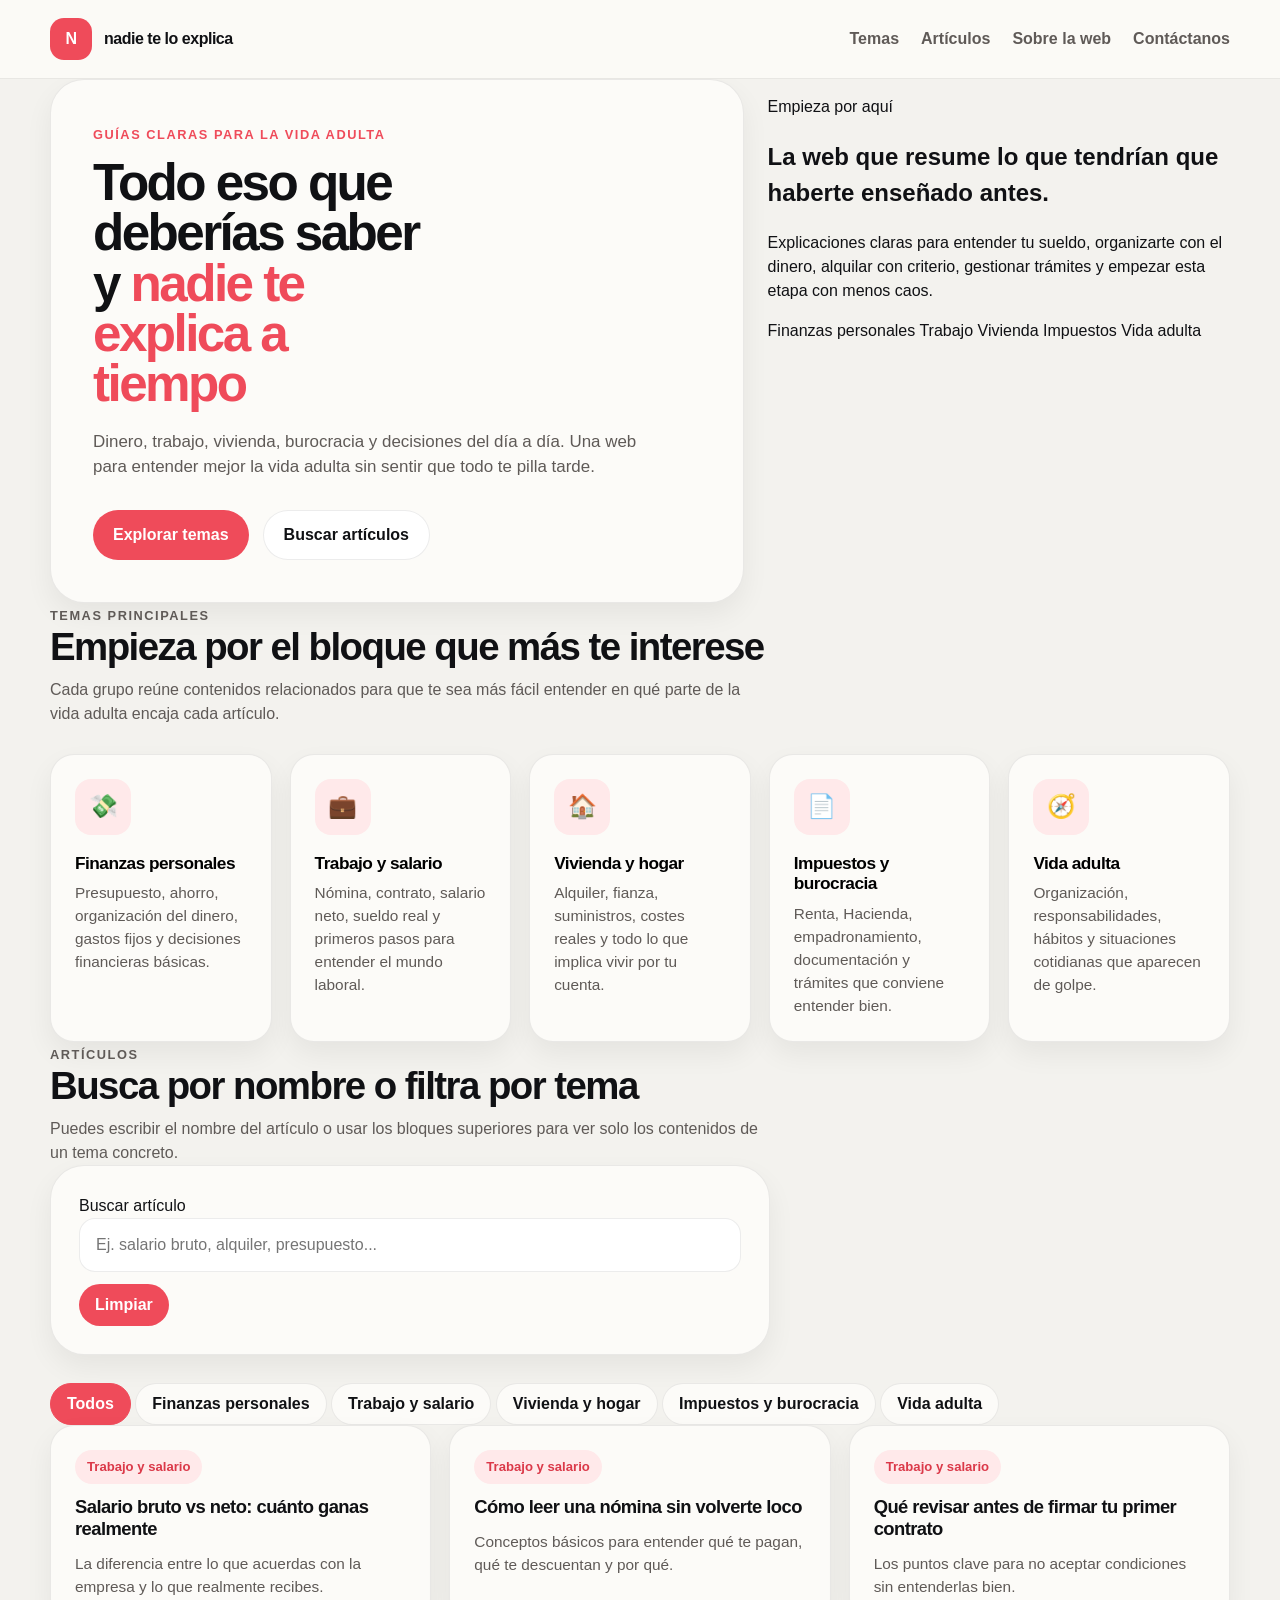
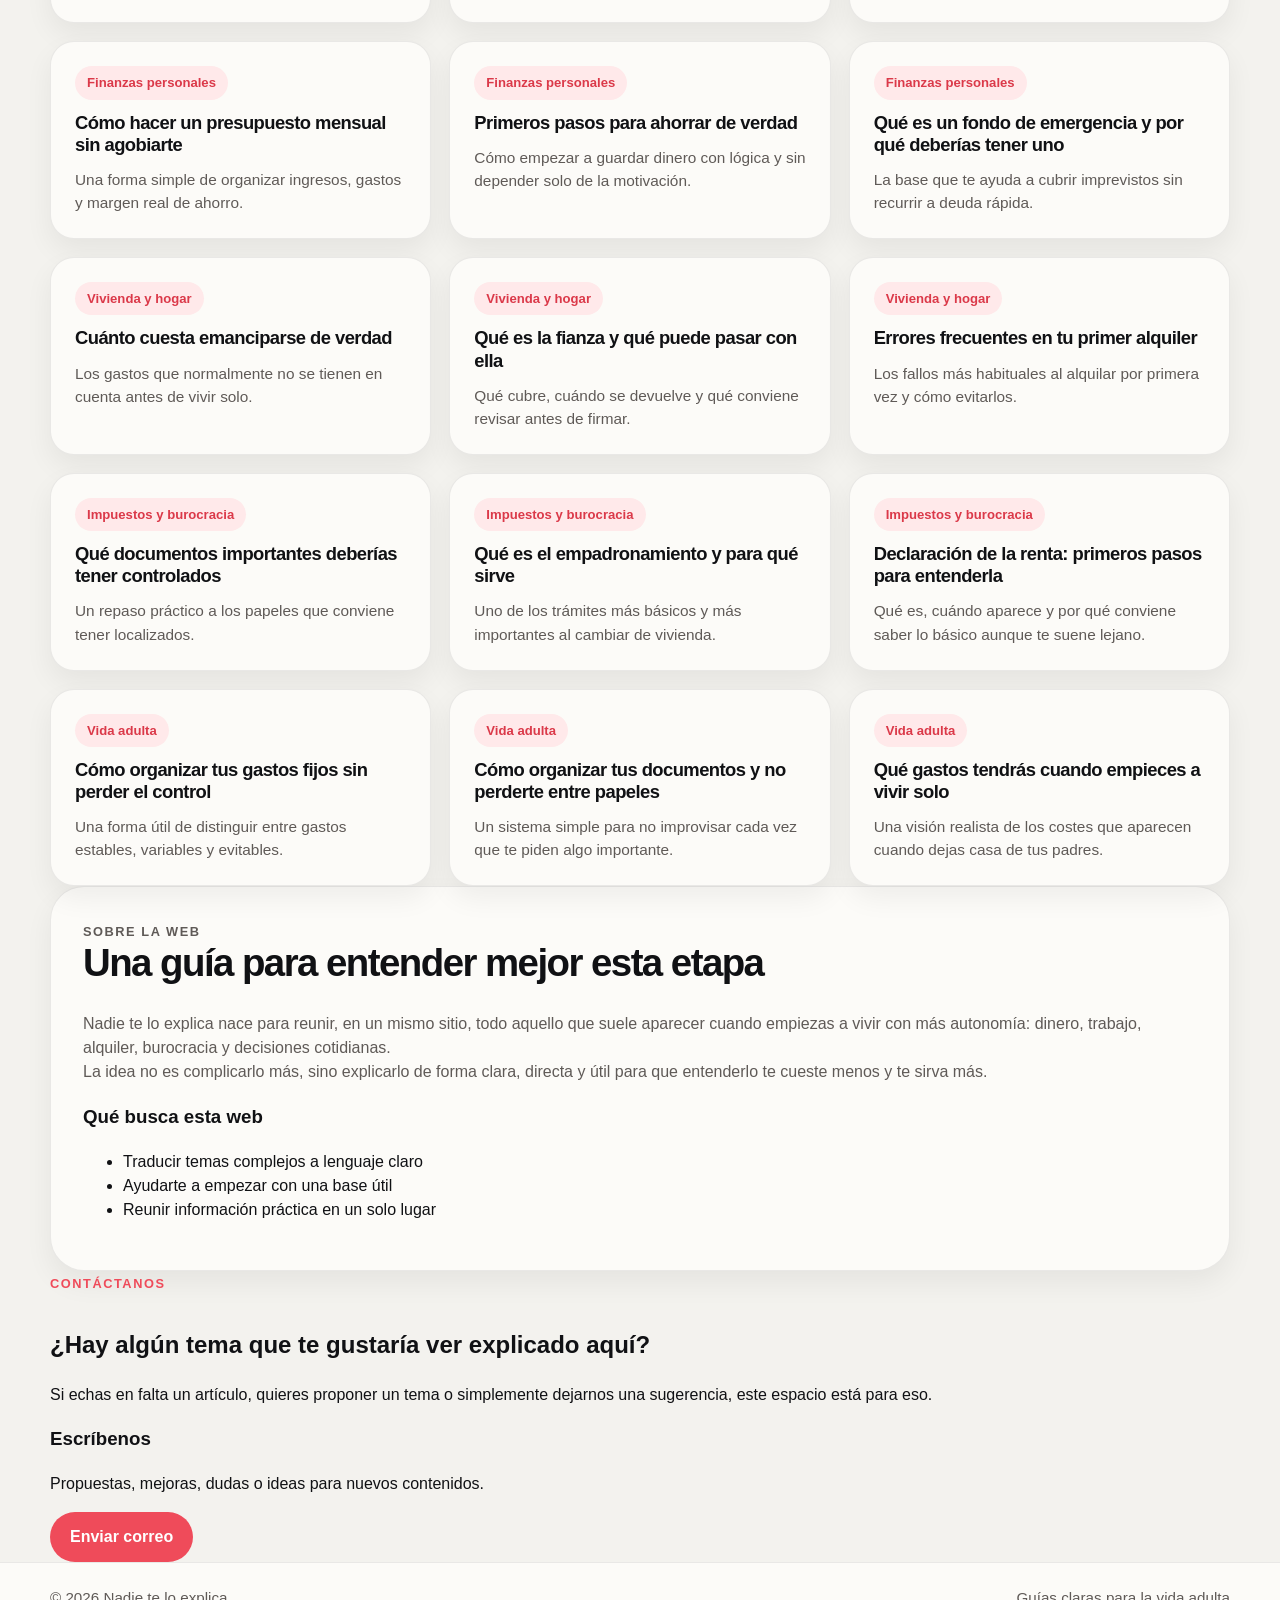
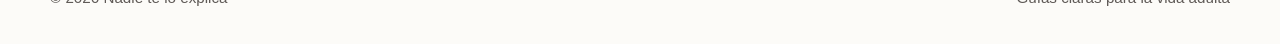
==== index.html @ 9b4dbd2d "Update index.html" ====
<!DOCTYPE html>
<html lang="es">
<head>
  <meta charset="UTF-8" />
  <meta name="viewport" content="width=device-width, initial-scale=1.0" />
  <title>Nadie te lo explica</title>
  <meta
    name="description"
    content="Guías claras sobre finanzas, trabajo, vivienda, impuestos y vida adulta en España para jóvenes adultos."
  />
  <link rel="stylesheet" href="style.css" />
</head>
<body>
  <header class="site-header">
    <div class="container header-inner">
      <a href="index.html" class="brand" aria-label="Inicio">
        <span class="brand-mark">N</span>
        <span class="brand-text">nadie te lo explica</span>
      </a>

      <nav class="main-nav" aria-label="Navegación principal">
        <a href="#temas">Temas</a>
        <a href="#articulos">Artículos</a>
        <a href="#sobre">Sobre la web</a>
        <a href="#contacto">Contáctanos</a>
      </nav>
    </div>
  </header>

  <main>
    <!-- HERO -->
    <section class="hero-section">
      <div class="container hero-grid">
        <div class="hero-copy">
          <p class="eyebrow">GUÍAS CLARAS PARA LA VIDA ADULTA</p>
          <h1>
            Todo eso que deberías saber y
            <span>nadie te explica a tiempo</span>
          </h1>
          <p class="hero-text">
            Dinero, trabajo, vivienda, burocracia y decisiones del día a día.
            Una web para entender mejor la vida adulta sin sentir que todo te pilla tarde.
          </p>

          <div class="hero-actions">
            <a href="#temas" class="btn btn-primary">Explorar temas</a>
            <a href="#articulos" class="btn btn-secondary">Buscar artículos</a>
          </div>
        </div>

        <aside class="hero-card">
          <p class="hero-card-label">Empieza por aquí</p>
          <h2>La web que resume lo que tendrían que haberte enseñado antes.</h2>
          <p>
            Explicaciones claras para entender tu sueldo, organizarte con el dinero,
            alquilar con criterio, gestionar trámites y empezar esta etapa con menos caos.
          </p>

          <div class="hero-tags">
            <span>Finanzas personales</span>
            <span>Trabajo</span>
            <span>Vivienda</span>
            <span>Impuestos</span>
            <span>Vida adulta</span>
          </div>
        </aside>
      </div>
    </section>

    <!-- TEMAS -->
    <section class="content-section section-topics" id="temas">
      <div class="container">
        <div class="section-heading">
          <p class="section-kicker">TEMAS PRINCIPALES</p>
          <h2>Empieza por el bloque que más te interese</h2>
          <p>
            Cada grupo reúne contenidos relacionados para que te sea más fácil entender
            en qué parte de la vida adulta encaja cada artículo.
          </p>
        </div>

        <div class="topics-grid">
          <button class="topic-box" type="button" data-topic="finanzas-personales">
            <div class="topic-icon">💸</div>
            <div class="topic-content">
              <h3>Finanzas personales</h3>
              <p>Presupuesto, ahorro, organización del dinero, gastos fijos y decisiones financieras básicas.</p>
            </div>
          </button>

          <button class="topic-box" type="button" data-topic="trabajo">
            <div class="topic-icon">💼</div>
            <div class="topic-content">
              <h3>Trabajo y salario</h3>
              <p>Nómina, contrato, salario neto, sueldo real y primeros pasos para entender el mundo laboral.</p>
            </div>
          </button>

          <button class="topic-box" type="button" data-topic="vivienda">
            <div class="topic-icon">🏠</div>
            <div class="topic-content">
              <h3>Vivienda y hogar</h3>
              <p>Alquiler, fianza, suministros, costes reales y todo lo que implica vivir por tu cuenta.</p>
            </div>
          </button>

          <button class="topic-box" type="button" data-topic="burocracia">
            <div class="topic-icon">📄</div>
            <div class="topic-content">
              <h3>Impuestos y burocracia</h3>
              <p>Renta, Hacienda, empadronamiento, documentación y trámites que conviene entender bien.</p>
            </div>
          </button>

          <button class="topic-box" type="button" data-topic="vida-adulta">
            <div class="topic-icon">🧭</div>
            <div class="topic-content">
              <h3>Vida adulta</h3>
              <p>Organización, responsabilidades, hábitos y situaciones cotidianas que aparecen de golpe.</p>
            </div>
          </button>
        </div>
      </div>
    </section>

    <!-- ARTÍCULOS -->
    <section class="content-section section-articles" id="articulos">
      <div class="container">
        <div class="section-heading articles-heading">
          <div class="articles-heading-text">
            <p class="section-kicker">ARTÍCULOS</p>
            <h2>Busca por nombre o filtra por tema</h2>
            <p>
              Puedes escribir el nombre del artículo o usar los bloques superiores para ver
              solo los contenidos de un tema concreto.
            </p>
          </div>

          <div class="search-card">
            <label for="articleSearch">Buscar artículo</label>
            <input
              type="text"
              id="articleSearch"
              placeholder="Ej. salario bruto, alquiler, presupuesto..."
            />
            <button type="button" id="clearSearch" class="clear-btn">Limpiar</button>
          </div>
        </div>

        <div class="filter-tags">
          <button class="filter-tag active" type="button" data-filter="all">Todos</button>
          <button class="filter-tag" type="button" data-filter="finanzas-personales">Finanzas personales</button>
          <button class="filter-tag" type="button" data-filter="trabajo">Trabajo y salario</button>
          <button class="filter-tag" type="button" data-filter="vivienda">Vivienda y hogar</button>
          <button class="filter-tag" type="button" data-filter="burocracia">Impuestos y burocracia</button>
          <button class="filter-tag" type="button" data-filter="vida-adulta">Vida adulta</button>
        </div>

        <div class="articles-grid" id="articlesGrid">
          <a class="article-card" href="articulos/salario-bruto-vs-neto.html" data-category="trabajo" data-title="Salario bruto vs neto cuánto ganas realmente">
            <span class="article-tag">Trabajo y salario</span>
            <h3>Salario bruto vs neto: cuánto ganas realmente</h3>
            <p>La diferencia entre lo que acuerdas con la empresa y lo que realmente recibes.</p>
          </a>

          <a class="article-card" href="articulos/como-leer-una-nomina.html" data-category="trabajo" data-title="Cómo leer una nómina sin volverte loco">
            <span class="article-tag">Trabajo y salario</span>
            <h3>Cómo leer una nómina sin volverte loco</h3>
            <p>Conceptos básicos para entender qué te pagan, qué te descuentan y por qué.</p>
          </a>

          <a class="article-card" href="articulos/primer-contrato-de-trabajo.html" data-category="trabajo" data-title="Qué revisar antes de firmar tu primer contrato">
            <span class="article-tag">Trabajo y salario</span>
            <h3>Qué revisar antes de firmar tu primer contrato</h3>
            <p>Los puntos clave para no aceptar condiciones sin entenderlas bien.</p>
          </a>

          <a class="article-card" href="articulos/como-hacer-un-presupuesto.html" data-category="finanzas-personales" data-title="Cómo hacer un presupuesto mensual sin agobiarte">
            <span class="article-tag">Finanzas personales</span>
            <h3>Cómo hacer un presupuesto mensual sin agobiarte</h3>
            <p>Una forma simple de organizar ingresos, gastos y margen real de ahorro.</p>
          </a>

          <a class="article-card" href="articulos/primeros-pasos-ahorrar.html" data-category="finanzas-personales" data-title="Primeros pasos para ahorrar de verdad">
            <span class="article-tag">Finanzas personales</span>
            <h3>Primeros pasos para ahorrar de verdad</h3>
            <p>Cómo empezar a guardar dinero con lógica y sin depender solo de la motivación.</p>
          </a>

          <a class="article-card" href="articulos/fondo-emergencia.html" data-category="finanzas-personales" data-title="Qué es un fondo de emergencia y por qué deberías tener uno">
            <span class="article-tag">Finanzas personales</span>
            <h3>Qué es un fondo de emergencia y por qué deberías tener uno</h3>
            <p>La base que te ayuda a cubrir imprevistos sin recurrir a deuda rápida.</p>
          </a>

          <a class="article-card" href="articulos/cuanto-cuesta-emanciparse.html" data-category="vivienda" data-title="Cuánto cuesta emanciparse de verdad">
            <span class="article-tag">Vivienda y hogar</span>
            <h3>Cuánto cuesta emanciparse de verdad</h3>
            <p>Los gastos que normalmente no se tienen en cuenta antes de vivir solo.</p>
          </a>

          <a class="article-card" href="articulos/que-es-la-fianza.html" data-category="vivienda" data-title="Qué es la fianza y qué puede pasar con ella">
            <span class="article-tag">Vivienda y hogar</span>
            <h3>Qué es la fianza y qué puede pasar con ella</h3>
            <p>Qué cubre, cuándo se devuelve y qué conviene revisar antes de firmar.</p>
          </a>

          <a class="article-card" href="articulos/errores-primer-alquiler.html" data-category="vivienda" data-title="Errores frecuentes en tu primer alquiler">
            <span class="article-tag">Vivienda y hogar</span>
            <h3>Errores frecuentes en tu primer alquiler</h3>
            <p>Los fallos más habituales al alquilar por primera vez y cómo evitarlos.</p>
          </a>

          <a class="article-card" href="articulos/documentos-importantes.html" data-category="burocracia" data-title="Qué documentos importantes deberías tener controlados">
            <span class="article-tag">Impuestos y burocracia</span>
            <h3>Qué documentos importantes deberías tener controlados</h3>
            <p>Un repaso práctico a los papeles que conviene tener localizados.</p>
          </a>

          <a class="article-card" href="articulos/empadronamiento.html" data-category="burocracia" data-title="Qué es el empadronamiento y para qué sirve">
            <span class="article-tag">Impuestos y burocracia</span>
            <h3>Qué es el empadronamiento y para qué sirve</h3>
            <p>Uno de los trámites más básicos y más importantes al cambiar de vivienda.</p>
          </a>

          <a class="article-card" href="articulos/declaracion-renta-primeros-pasos.html" data-category="burocracia" data-title="Declaración de la renta primeros pasos para entenderla">
            <span class="article-tag">Impuestos y burocracia</span>
            <h3>Declaración de la renta: primeros pasos para entenderla</h3>
            <p>Qué es, cuándo aparece y por qué conviene saber lo básico aunque te suene lejano.</p>
          </a>

          <a class="article-card" href="articulos/como-organizar-gastos-fijos.html" data-category="vida-adulta" data-title="Cómo organizar tus gastos fijos sin perder el control">
            <span class="article-tag">Vida adulta</span>
            <h3>Cómo organizar tus gastos fijos sin perder el control</h3>
            <p>Una forma útil de distinguir entre gastos estables, variables y evitables.</p>
          </a>

          <a class="article-card" href="articulos/como-organizar-documentos.html" data-category="vida-adulta" data-title="Cómo organizar tus documentos y no perderte entre papeles">
            <span class="article-tag">Vida adulta</span>
            <h3>Cómo organizar tus documentos y no perderte entre papeles</h3>
            <p>Un sistema simple para no improvisar cada vez que te piden algo importante.</p>
          </a>

          <a class="article-card" href="articulos/que-gastos-tendras-al-vivir-solo.html" data-category="vida-adulta" data-title="Qué gastos tendrás cuando empieces a vivir solo">
            <span class="article-tag">Vida adulta</span>
            <h3>Qué gastos tendrás cuando empieces a vivir solo</h3>
            <p>Una visión realista de los costes que aparecen cuando dejas casa de tus padres.</p>
          </a>
        </div>

        <p class="no-results" id="noResults">
          No se han encontrado artículos con esa búsqueda.
        </p>
      </div>
    </section>

    <!-- SOBRE -->
    <section class="content-section section-about" id="sobre">
      <div class="container">
        <div class="about-box">
          <div class="section-heading section-heading-left">
            <p class="section-kicker">SOBRE LA WEB</p>
            <h2>Una guía para entender mejor esta etapa</h2>
          </div>

          <div class="about-grid">
            <div>
              <p>
                Nadie te lo explica nace para reunir, en un mismo sitio, todo aquello que
                suele aparecer cuando empiezas a vivir con más autonomía:
                dinero, trabajo, alquiler, burocracia y decisiones cotidianas.
              </p>
              <p>
                La idea no es complicarlo más, sino explicarlo de forma clara, directa
                y útil para que entenderlo te cueste menos y te sirva más.
              </p>
            </div>

            <div class="about-highlight">
              <h3>Qué busca esta web</h3>
              <ul>
                <li>Traducir temas complejos a lenguaje claro</li>
                <li>Ayudarte a empezar con una base útil</li>
                <li>Reunir información práctica en un solo lugar</li>
              </ul>
            </div>
          </div>
        </div>
      </div>
    </section>

    <!-- CONTACTO -->
    <section class="content-section section-contact" id="contacto">
      <div class="container">
        <div class="contact-box">
          <div class="contact-copy">
            <p class="section-kicker">CONTÁCTANOS</p>
            <h2>¿Hay algún tema que te gustaría ver explicado aquí?</h2>
            <p>
              Si echas en falta un artículo, quieres proponer un tema o simplemente
              dejarnos una sugerencia, este espacio está para eso.
            </p>
          </div>

          <div class="contact-card">
            <h3>Escríbenos</h3>
            <p>Propuestas, mejoras, dudas o ideas para nuevos contenidos.</p>
            <a class="btn btn-primary" href="mailto:contacto@nadieteloexplica.com">Enviar correo</a>
          </div>
        </div>
      </div>
    </section>
  </main>

  <footer class="site-footer">
    <div class="container footer-inner">
      <p>© 2026 Nadie te lo explica</p>
      <p>Guías claras para la vida adulta</p>
    </div>
  </footer>

  <script src="index.js"></script>
</body>
</html>
---- style.css ----
:root {
  --bg: #f3f2ee;
  --surface: #fcfbf8;
  --surface-2: #ffffff;
  --text: #101114;
  --muted: #5f5a57;
  --border: rgba(16, 17, 20, 0.08);

  --red: #ef4b5a;
  --red-dark: #db3949;
  --red-soft: #ffe9ea;

  --dark-card: #121723;
  --white: #ffffff;

  --shadow: 0 20px 50px rgba(0, 0, 0, 0.08);
  --shadow-soft: 0 12px 28px rgba(0, 0, 0, 0.06);

  --radius-xl: 34px;
  --radius-lg: 24px;
  --radius-md: 18px;
  --radius-sm: 12px;

  --container: 1180px;
}

* {
  box-sizing: border-box;
}

html {
  scroll-behavior: smooth;
}

body {
  margin: 0;
  font-family: Inter, Arial, sans-serif;
  background: var(--bg);
  color: var(--text);
  line-height: 1.5;
}

a {
  text-decoration: none;
  color: inherit;
}

button,
input {
  font: inherit;
}

.container {
  width: min(100% - 32px, var(--container));
  margin: 0 auto;
}

/* HEADER */

.site-header {
  position: sticky;
  top: 0;
  z-index: 100;
  background: rgba(252, 251, 248, 0.88);
  backdrop-filter: blur(12px);
  border-bottom: 1px solid var(--border);
}

.header-inner {
  min-height: 78px;
  display: flex;
  align-items: center;
  justify-content: space-between;
  gap: 24px;
}

.brand {
  display: flex;
  align-items: center;
  gap: 12px;
  font-weight: 800;
  letter-spacing: -0.03em;
}

.brand-mark {
  width: 42px;
  height: 42px;
  border-radius: 14px;
  display: grid;
  place-items: center;
  background: var(--red);
  color: var(--white);
  font-weight: 800;
}

.brand-text {
  font-size: 1rem;
}

.main-nav {
  display: flex;
  align-items: center;
  gap: 22px;
}

.main-nav a {
  color: var(--muted);
  font-weight: 600;
  transition: 0.2s ease;
}

.main-nav a:hover {
  color: var(--text);
}

/* HERO */

.hero {
  padding: 64px 0 42px;
}

.hero-grid {
  display: grid;
  grid-template-columns: 1.2fr 0.8fr;
  gap: 24px;
  align-items: stretch;
}

.hero-copy,
.hero-panel {
  background: var(--surface);
  border: 1px solid var(--border);
  border-radius: var(--radius-xl);
  box-shadow: var(--shadow-soft);
}

.hero-copy {
  padding: 42px;
}

.eyebrow,
.section-kicker {
  display: inline-block;
  margin: 0 0 14px;
  color: var(--red);
  font-size: 0.8rem;
  font-weight: 800;
  letter-spacing: 0.12em;
  text-transform: uppercase;
}

.hero-copy h1 {
  margin: 0;
  font-size: clamp(2.2rem, 4vw, 4.2rem);
  line-height: 0.98;
  letter-spacing: -0.05em;
  max-width: 12ch;
}

.hero-copy h1 span {
  color: var(--red);
}

.hero-text {
  margin: 20px 0 0;
  max-width: 58ch;
  color: var(--muted);
  font-size: 1.06rem;
}

.hero-actions {
  display: flex;
  flex-wrap: wrap;
  gap: 14px;
  margin-top: 30px;
}

.btn {
  min-height: 50px;
  padding: 0 20px;
  border-radius: 999px;
  display: inline-flex;
  align-items: center;
  justify-content: center;
  font-weight: 700;
  transition: 0.2s ease;
}

.btn-primary {
  background: var(--red);
  color: var(--white);
}

.btn-primary:hover {
  background: var(--red-dark);
  transform: translateY(-1px);
}

.btn-secondary {
  border: 1px solid var(--border);
  background: var(--surface-2);
  color: var(--text);
}

.btn-secondary:hover {
  border-color: rgba(239, 75, 90, 0.3);
}

.hero-panel {
  padding: 32px;
  background: var(--dark-card);
  color: var(--white);
}

.hero-panel-kicker {
  margin: 0 0 18px;
  font-size: 0.82rem;
  text-transform: uppercase;
  letter-spacing: 0.12em;
  color: rgba(255, 255, 255, 0.72);
}

.hero-panel-list {
  display: grid;
  gap: 16px;
}

.hero-panel-item {
  padding: 16px 18px;
  background: rgba(255, 255, 255, 0.06);
  border-radius: 18px;
}

.hero-panel-item strong {
  display: block;
  margin-bottom: 4px;
}

.hero-panel-item span {
  color: rgba(255, 255, 255, 0.8);
  font-size: 0.95rem;
}

/* SECTION HEADINGS */

.section-heading {
  margin-bottom: 28px;
  max-width: 720px;
}

.section-heading h2,
.articles-title-card h2,
.about-box h2 {
  margin: 0 0 10px;
  font-size: clamp(1.8rem, 3vw, 2.7rem);
  line-height: 1.06;
  letter-spacing: -0.04em;
}

.section-heading p,
.articles-title-card p,
.about-box p {
  margin: 0;
  color: var(--muted);
}

/* TOPICS */

.topics-section {
  padding: 28px 0 36px;
}

.topics-grid {
  display: grid;
  grid-template-columns: repeat(5, 1fr);
  gap: 18px;
}

.topic-box {
  border: 1px solid var(--border);
  background: var(--surface);
  border-radius: var(--radius-lg);
  box-shadow: var(--shadow-soft);
  padding: 24px;
  text-align: left;
  cursor: pointer;
  display: flex;
  flex-direction: column;
  gap: 18px;
  min-height: 210px;
  transition: 0.22s ease;
}

.topic-box:hover {
  transform: translateY(-4px);
  border-color: rgba(239, 75, 90, 0.25);
}

.topic-icon {
  width: 56px;
  height: 56px;
  border-radius: 16px;
  display: grid;
  place-items: center;
  background: var(--red-soft);
  font-size: 1.45rem;
}

.topic-content h3 {
  margin: 0 0 8px;
  font-size: 1.08rem;
  line-height: 1.2;
  letter-spacing: -0.03em;
}

.topic-content p {
  margin: 0;
  color: var(--muted);
  font-size: 0.96rem;
}

/* ARTICLES */

.articles-section {
  padding: 32px 0 56px;
}

.articles-top {
  display: grid;
  grid-template-columns: 1fr 0.8fr;
  gap: 22px;
  margin-bottom: 22px;
}

.articles-title-card,
.search-card {
  background: var(--surface);
  border: 1px solid var(--border);
  border-radius: var(--radius-xl);
  box-shadow: var(--shadow-soft);
  padding: 28px;
}

.search-card {
  display: flex;
  flex-direction: column;
  justify-content: center;
}

.search-label {
  font-weight: 700;
  margin-bottom: 10px;
}

.search-card input {
  width: 100%;
  min-height: 54px;
  border: 1px solid var(--border);
  border-radius: 16px;
  padding: 0 16px;
  background: var(--surface-2);
  outline: none;
}

.search-card input:focus {
  border-color: rgba(239, 75, 90, 0.45);
  box-shadow: 0 0 0 4px rgba(239, 75, 90, 0.08);
}

.clear-btn {
  margin-top: 12px;
  align-self: flex-start;
  min-height: 42px;
  padding: 0 16px;
  border: none;
  border-radius: 999px;
  background: var(--red);
  color: var(--white);
  font-weight: 700;
  cursor: pointer;
  transition: 0.2s ease;
}

.clear-btn:hover {
  background: var(--red-dark);
}

.filters-row {
  display: flex;
  flex-wrap: wrap;
  gap: 10px;
  margin-bottom: 24px;
}

.filter-tag {
  min-height: 42px;
  padding: 0 16px;
  border-radius: 999px;
  border: 1px solid var(--border);
  background: var(--surface);
  color: var(--text);
  font-weight: 700;
  cursor: pointer;
  transition: 0.2s ease;
}

.filter-tag:hover {
  border-color: rgba(239, 75, 90, 0.3);
}

.filter-tag.active {
  background: var(--red);
  color: var(--white);
  border-color: var(--red);
}

.articles-grid {
  display: grid;
  grid-template-columns: repeat(3, 1fr);
  gap: 18px;
}

.article-card {
  background: var(--surface);
  border: 1px solid var(--border);
  border-radius: var(--radius-lg);
  box-shadow: var(--shadow-soft);
  padding: 24px;
  display: flex;
  flex-direction: column;
  gap: 12px;
  transition: 0.22s ease;
}

.article-card:hover {
  transform: translateY(-4px);
  border-color: rgba(239, 75, 90, 0.25);
}

.article-tag {
  display: inline-flex;
  align-self: flex-start;
  padding: 7px 12px;
  border-radius: 999px;
  background: var(--red-soft);
  color: var(--red-dark);
  font-size: 0.82rem;
  font-weight: 800;
}

.article-card h3 {
  margin: 0;
  font-size: 1.15rem;
  line-height: 1.2;
  letter-spacing: -0.03em;
}

.article-card p {
  margin: 0;
  color: var(--muted);
  font-size: 0.96rem;
}

.no-results {
  display: none;
  margin-top: 22px;
  padding: 18px 20px;
  border-radius: 16px;
  background: var(--surface);
  border: 1px solid var(--border);
  color: var(--muted);
}

/* ABOUT */

.about-section {
  padding: 0 0 80px;
}

.about-box {
  background: var(--surface);
  border: 1px solid var(--border);
  border-radius: var(--radius-xl);
  box-shadow: var(--shadow-soft);
  padding: 32px;
}

/* FOOTER */

.site-footer {
  padding: 24px 0 34px;
  border-top: 1px solid var(--border);
  background: var(--surface);
}

.footer-inner {
  display: flex;
  align-items: center;
  justify-content: space-between;
  gap: 16px;
}

.footer-inner p {
  margin: 0;
  color: var(--muted);
  font-size: 0.95rem;
}

/* RESPONSIVE */

@media (max-width: 1100px) {
  .topics-grid {
    grid-template-columns: repeat(3, 1fr);
  }

  .articles-grid {
    grid-template-columns: repeat(2, 1fr);
  }

  .hero-grid,
  .articles-top {
    grid-template-columns: 1fr;
  }
}

@media (max-width: 720px) {
  .main-nav {
    display: none;
  }

  .hero {
    padding-top: 38px;
  }

  .hero-copy,
  .hero-panel,
  .articles-title-card,
  .search-card,
  .about-box {
    padding: 22px;
    border-radius: 24px;
  }

  .topics-grid,
  .articles-grid {
    grid-template-columns: 1fr;
  }

  .topic-box {
    min-height: auto;
  }

  .footer-inner {
    flex-direction: column;
    align-items: flex-start;
  }
}
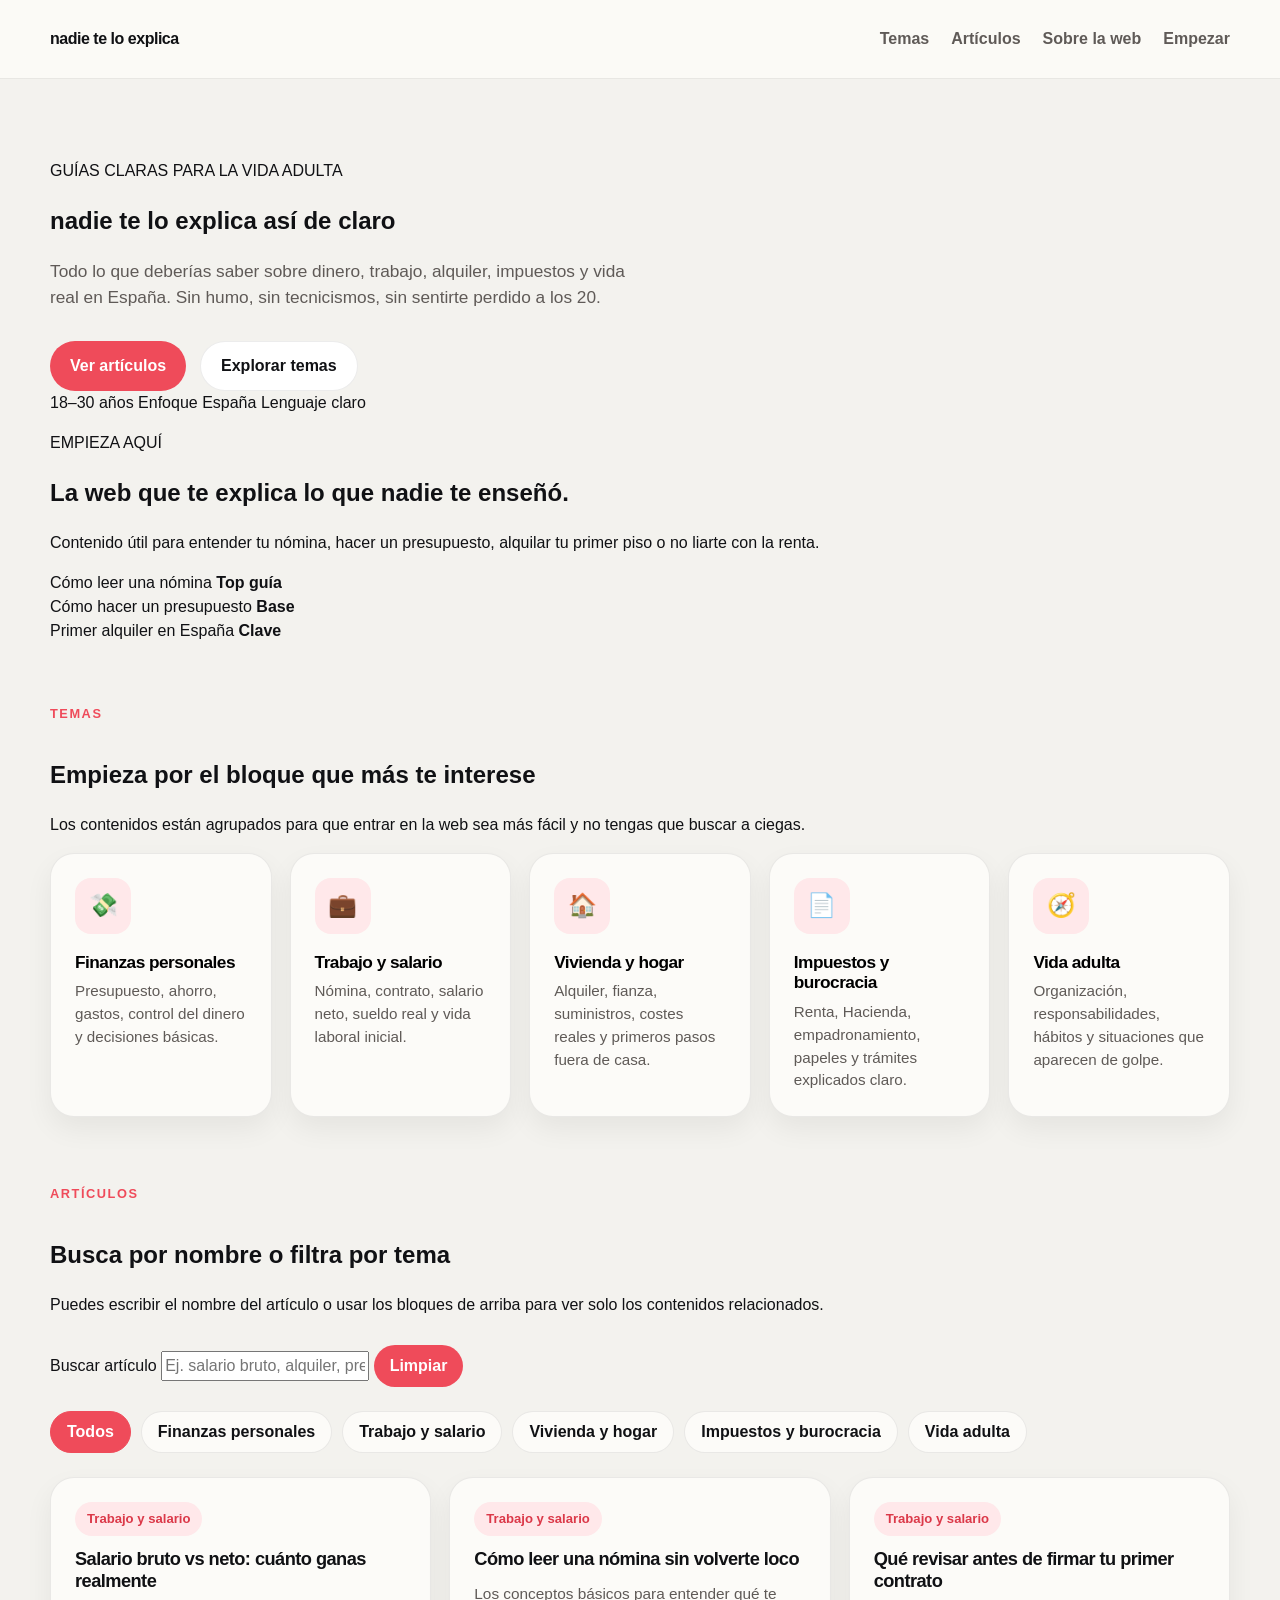
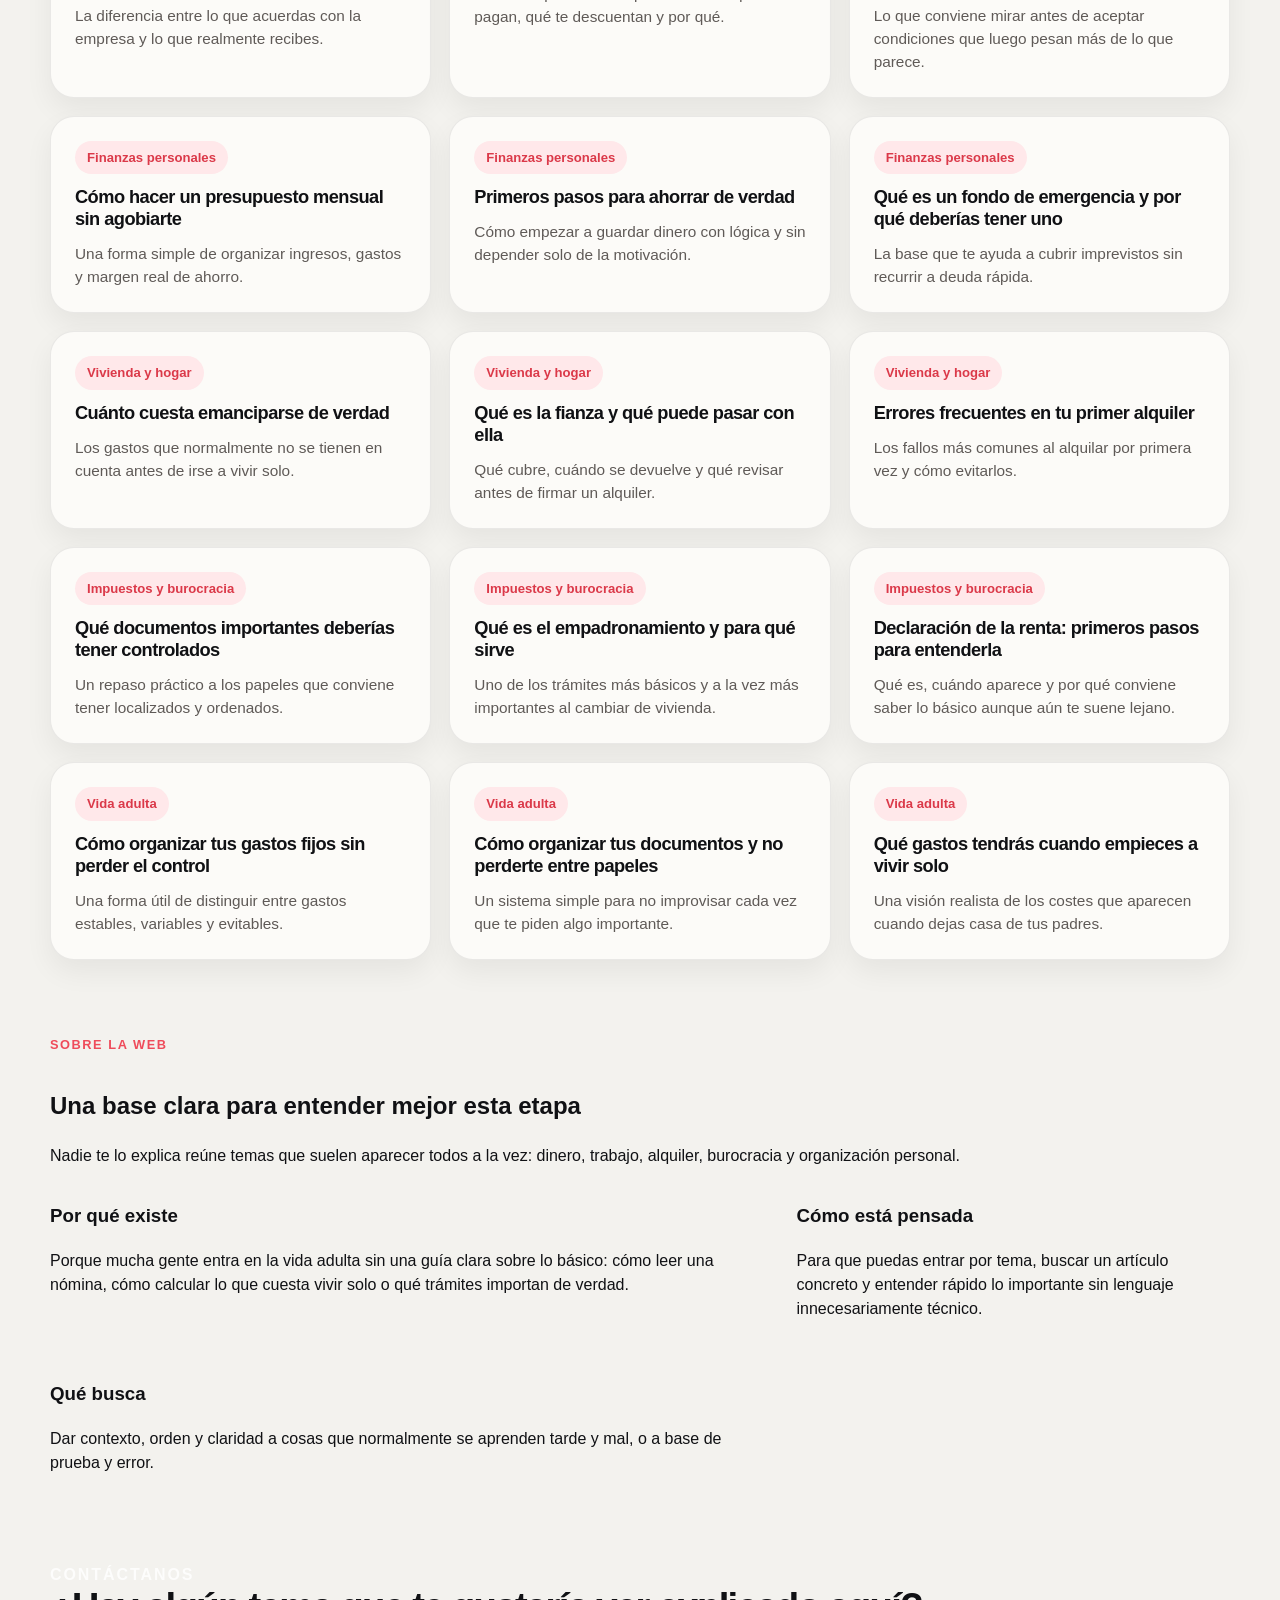
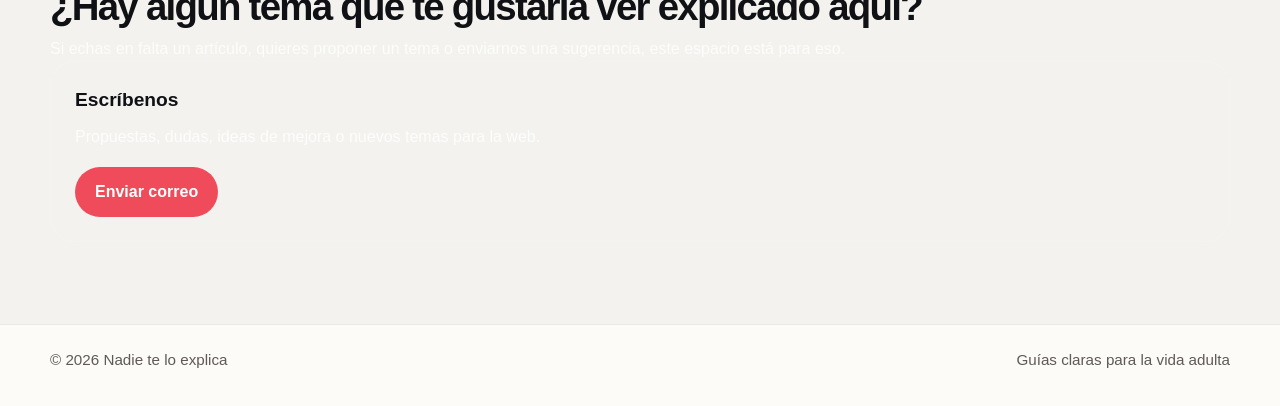
==== commit 40c18ce0: "Update index.html" ====
--- a/index.html
+++ b/index.html
@@ -6,7 +6,7 @@
   <title>Nadie te lo explica</title>
   <meta
     name="description"
-    content="Guías claras sobre finanzas, trabajo, vivienda, impuestos y vida adulta en España para jóvenes adultos."
+    content="Guías claras sobre dinero, trabajo, vivienda, burocracia y vida adulta en España para jóvenes adultos."
   />
   <link rel="stylesheet" href="style.css" />
 </head>
@@ -14,68 +14,89 @@
   <header class="site-header">
     <div class="container header-inner">
       <a href="index.html" class="brand" aria-label="Inicio">
-        <span class="brand-mark">N</span>
-        <span class="brand-text">nadie te lo explica</span>
+        <span class="brand-text">
+          nadie te lo <span>explica</span>
+        </span>
       </a>
 
       <nav class="main-nav" aria-label="Navegación principal">
         <a href="#temas">Temas</a>
         <a href="#articulos">Artículos</a>
         <a href="#sobre">Sobre la web</a>
-        <a href="#contacto">Contáctanos</a>
+        <a href="#contacto" class="nav-cta">Empezar</a>
       </nav>
     </div>
+    <div class="header-line"></div>
   </header>
 
   <main>
     <!-- HERO -->
     <section class="hero-section">
-      <div class="container hero-grid">
-        <div class="hero-copy">
-          <p class="eyebrow">GUÍAS CLARAS PARA LA VIDA ADULTA</p>
-          <h1>
-            Todo eso que deberías saber y
-            <span>nadie te explica a tiempo</span>
-          </h1>
-          <p class="hero-text">
-            Dinero, trabajo, vivienda, burocracia y decisiones del día a día.
-            Una web para entender mejor la vida adulta sin sentir que todo te pilla tarde.
-          </p>
-
-          <div class="hero-actions">
-            <a href="#temas" class="btn btn-primary">Explorar temas</a>
-            <a href="#articulos" class="btn btn-secondary">Buscar artículos</a>
-          </div>
-        </div>
-
-        <aside class="hero-card">
-          <p class="hero-card-label">Empieza por aquí</p>
-          <h2>La web que resume lo que tendrían que haberte enseñado antes.</h2>
-          <p>
-            Explicaciones claras para entender tu sueldo, organizarte con el dinero,
-            alquilar con criterio, gestionar trámites y empezar esta etapa con menos caos.
-          </p>
-
-          <div class="hero-tags">
-            <span>Finanzas personales</span>
-            <span>Trabajo</span>
-            <span>Vivienda</span>
-            <span>Impuestos</span>
-            <span>Vida adulta</span>
-          </div>
-        </aside>
+      <div class="container">
+        <div class="hero-shell">
+          <div class="hero-left">
+            <p class="hero-eyebrow">GUÍAS CLARAS PARA LA VIDA ADULTA</p>
+
+            <h1 class="hero-title">
+              nadie te lo
+              <span class="hero-accent">explica</span>
+              así de claro
+            </h1>
+
+            <p class="hero-text">
+              Todo lo que deberías saber sobre dinero, trabajo, alquiler,
+              impuestos y vida real en España. Sin humo, sin tecnicismos,
+              sin sentirte perdido a los 20.
+            </p>
+
+            <div class="hero-actions">
+              <a href="#articulos" class="btn btn-primary">Ver artículos</a>
+              <a href="#temas" class="btn btn-secondary">Explorar temas</a>
+            </div>
+
+            <div class="hero-meta">
+              <span>18–30 años</span>
+              <span>Enfoque España</span>
+              <span>Lenguaje claro</span>
+            </div>
+          </div>
+
+          <aside class="hero-right">
+            <p class="hero-card-kicker">EMPIEZA AQUÍ</p>
+            <h2>La web que te explica lo que nadie te enseñó.</h2>
+            <p>
+              Contenido útil para entender tu nómina, hacer un presupuesto,
+              alquilar tu primer piso o no liarte con la renta.
+            </p>
+
+            <div class="hero-links">
+              <div class="hero-link-row">
+                <span>Cómo leer una nómina</span>
+                <strong>Top guía</strong>
+              </div>
+              <div class="hero-link-row">
+                <span>Cómo hacer un presupuesto</span>
+                <strong>Base</strong>
+              </div>
+              <div class="hero-link-row">
+                <span>Primer alquiler en España</span>
+                <strong>Clave</strong>
+              </div>
+            </div>
+          </aside>
+        </div>
       </div>
     </section>
 
     <!-- TEMAS -->
-    <section class="content-section section-topics" id="temas">
-      <div class="container">
-        <div class="section-heading">
-          <p class="section-kicker">TEMAS PRINCIPALES</p>
+    <section class="home-section section-topics" id="temas">
+      <div class="container">
+        <div class="section-intro">
+          <p class="section-kicker">TEMAS</p>
           <h2>Empieza por el bloque que más te interese</h2>
           <p>
-            Cada grupo reúne contenidos relacionados para que te sea más fácil entender
-            en qué parte de la vida adulta encaja cada artículo.
+            Los contenidos están agrupados para que entrar en la web sea más fácil
+            y no tengas que buscar a ciegas.
           </p>
         </div>
 
@@ -84,7 +105,7 @@
             <div class="topic-icon">💸</div>
             <div class="topic-content">
               <h3>Finanzas personales</h3>
-              <p>Presupuesto, ahorro, organización del dinero, gastos fijos y decisiones financieras básicas.</p>
+              <p>Presupuesto, ahorro, gastos, control del dinero y decisiones básicas.</p>
             </div>
           </button>
 
@@ -92,7 +113,7 @@
             <div class="topic-icon">💼</div>
             <div class="topic-content">
               <h3>Trabajo y salario</h3>
-              <p>Nómina, contrato, salario neto, sueldo real y primeros pasos para entender el mundo laboral.</p>
+              <p>Nómina, contrato, salario neto, sueldo real y vida laboral inicial.</p>
             </div>
           </button>
 
@@ -100,7 +121,7 @@
             <div class="topic-icon">🏠</div>
             <div class="topic-content">
               <h3>Vivienda y hogar</h3>
-              <p>Alquiler, fianza, suministros, costes reales y todo lo que implica vivir por tu cuenta.</p>
+              <p>Alquiler, fianza, suministros, costes reales y primeros pasos fuera de casa.</p>
             </div>
           </button>
 
@@ -108,7 +129,7 @@
             <div class="topic-icon">📄</div>
             <div class="topic-content">
               <h3>Impuestos y burocracia</h3>
-              <p>Renta, Hacienda, empadronamiento, documentación y trámites que conviene entender bien.</p>
+              <p>Renta, Hacienda, empadronamiento, papeles y trámites explicados claro.</p>
             </div>
           </button>
 
@@ -116,7 +137,7 @@
             <div class="topic-icon">🧭</div>
             <div class="topic-content">
               <h3>Vida adulta</h3>
-              <p>Organización, responsabilidades, hábitos y situaciones cotidianas que aparecen de golpe.</p>
+              <p>Organización, responsabilidades, hábitos y situaciones que aparecen de golpe.</p>
             </div>
           </button>
         </div>
@@ -124,19 +145,19 @@
     </section>
 
     <!-- ARTÍCULOS -->
-    <section class="content-section section-articles" id="articulos">
-      <div class="container">
-        <div class="section-heading articles-heading">
-          <div class="articles-heading-text">
+    <section class="home-section section-articles" id="articulos">
+      <div class="container">
+        <div class="articles-shell">
+          <div class="section-intro section-intro-articles">
             <p class="section-kicker">ARTÍCULOS</p>
             <h2>Busca por nombre o filtra por tema</h2>
             <p>
-              Puedes escribir el nombre del artículo o usar los bloques superiores para ver
-              solo los contenidos de un tema concreto.
-            </p>
-          </div>
-
-          <div class="search-card">
+              Puedes escribir el nombre del artículo o usar los bloques de arriba
+              para ver solo los contenidos relacionados.
+            </p>
+          </div>
+
+          <div class="search-box">
             <label for="articleSearch">Buscar artículo</label>
             <input
               type="text"
@@ -166,13 +187,13 @@
           <a class="article-card" href="articulos/como-leer-una-nomina.html" data-category="trabajo" data-title="Cómo leer una nómina sin volverte loco">
             <span class="article-tag">Trabajo y salario</span>
             <h3>Cómo leer una nómina sin volverte loco</h3>
-            <p>Conceptos básicos para entender qué te pagan, qué te descuentan y por qué.</p>
+            <p>Los conceptos básicos para entender qué te pagan, qué te descuentan y por qué.</p>
           </a>
 
           <a class="article-card" href="articulos/primer-contrato-de-trabajo.html" data-category="trabajo" data-title="Qué revisar antes de firmar tu primer contrato">
             <span class="article-tag">Trabajo y salario</span>
             <h3>Qué revisar antes de firmar tu primer contrato</h3>
-            <p>Los puntos clave para no aceptar condiciones sin entenderlas bien.</p>
+            <p>Lo que conviene mirar antes de aceptar condiciones que luego pesan más de lo que parece.</p>
           </a>
 
           <a class="article-card" href="articulos/como-hacer-un-presupuesto.html" data-category="finanzas-personales" data-title="Cómo hacer un presupuesto mensual sin agobiarte">
@@ -196,37 +217,37 @@
           <a class="article-card" href="articulos/cuanto-cuesta-emanciparse.html" data-category="vivienda" data-title="Cuánto cuesta emanciparse de verdad">
             <span class="article-tag">Vivienda y hogar</span>
             <h3>Cuánto cuesta emanciparse de verdad</h3>
-            <p>Los gastos que normalmente no se tienen en cuenta antes de vivir solo.</p>
+            <p>Los gastos que normalmente no se tienen en cuenta antes de irse a vivir solo.</p>
           </a>
 
           <a class="article-card" href="articulos/que-es-la-fianza.html" data-category="vivienda" data-title="Qué es la fianza y qué puede pasar con ella">
             <span class="article-tag">Vivienda y hogar</span>
             <h3>Qué es la fianza y qué puede pasar con ella</h3>
-            <p>Qué cubre, cuándo se devuelve y qué conviene revisar antes de firmar.</p>
+            <p>Qué cubre, cuándo se devuelve y qué revisar antes de firmar un alquiler.</p>
           </a>
 
           <a class="article-card" href="articulos/errores-primer-alquiler.html" data-category="vivienda" data-title="Errores frecuentes en tu primer alquiler">
             <span class="article-tag">Vivienda y hogar</span>
             <h3>Errores frecuentes en tu primer alquiler</h3>
-            <p>Los fallos más habituales al alquilar por primera vez y cómo evitarlos.</p>
+            <p>Los fallos más comunes al alquilar por primera vez y cómo evitarlos.</p>
           </a>
 
           <a class="article-card" href="articulos/documentos-importantes.html" data-category="burocracia" data-title="Qué documentos importantes deberías tener controlados">
             <span class="article-tag">Impuestos y burocracia</span>
             <h3>Qué documentos importantes deberías tener controlados</h3>
-            <p>Un repaso práctico a los papeles que conviene tener localizados.</p>
+            <p>Un repaso práctico a los papeles que conviene tener localizados y ordenados.</p>
           </a>
 
           <a class="article-card" href="articulos/empadronamiento.html" data-category="burocracia" data-title="Qué es el empadronamiento y para qué sirve">
             <span class="article-tag">Impuestos y burocracia</span>
             <h3>Qué es el empadronamiento y para qué sirve</h3>
-            <p>Uno de los trámites más básicos y más importantes al cambiar de vivienda.</p>
+            <p>Uno de los trámites más básicos y a la vez más importantes al cambiar de vivienda.</p>
           </a>
 
           <a class="article-card" href="articulos/declaracion-renta-primeros-pasos.html" data-category="burocracia" data-title="Declaración de la renta primeros pasos para entenderla">
             <span class="article-tag">Impuestos y burocracia</span>
             <h3>Declaración de la renta: primeros pasos para entenderla</h3>
-            <p>Qué es, cuándo aparece y por qué conviene saber lo básico aunque te suene lejano.</p>
+            <p>Qué es, cuándo aparece y por qué conviene saber lo básico aunque aún te suene lejano.</p>
           </a>
 
           <a class="article-card" href="articulos/como-organizar-gastos-fijos.html" data-category="vida-adulta" data-title="Cómo organizar tus gastos fijos sin perder el control">
@@ -248,41 +269,47 @@
           </a>
         </div>
 
-        <p class="no-results" id="noResults">
-          No se han encontrado artículos con esa búsqueda.
-        </p>
+        <p class="no-results" id="noResults">No se han encontrado artículos con esa búsqueda.</p>
       </div>
     </section>
 
     <!-- SOBRE -->
-    <section class="content-section section-about" id="sobre">
-      <div class="container">
-        <div class="about-box">
-          <div class="section-heading section-heading-left">
+    <section class="home-section section-about" id="sobre">
+      <div class="container">
+        <div class="about-shell">
+          <div class="section-intro">
             <p class="section-kicker">SOBRE LA WEB</p>
-            <h2>Una guía para entender mejor esta etapa</h2>
+            <h2>Una base clara para entender mejor esta etapa</h2>
+            <p>
+              Nadie te lo explica reúne temas que suelen aparecer todos a la vez:
+              dinero, trabajo, alquiler, burocracia y organización personal.
+            </p>
           </div>
 
           <div class="about-grid">
-            <div>
+            <div class="about-card">
+              <h3>Por qué existe</h3>
               <p>
-                Nadie te lo explica nace para reunir, en un mismo sitio, todo aquello que
-                suele aparecer cuando empiezas a vivir con más autonomía:
-                dinero, trabajo, alquiler, burocracia y decisiones cotidianas.
+                Porque mucha gente entra en la vida adulta sin una guía clara sobre
+                lo básico: cómo leer una nómina, cómo calcular lo que cuesta vivir solo
+                o qué trámites importan de verdad.
               </p>
+            </div>
+
+            <div class="about-card">
+              <h3>Cómo está pensada</h3>
               <p>
-                La idea no es complicarlo más, sino explicarlo de forma clara, directa
-                y útil para que entenderlo te cueste menos y te sirva más.
+                Para que puedas entrar por tema, buscar un artículo concreto y entender
+                rápido lo importante sin lenguaje innecesariamente técnico.
               </p>
             </div>
 
-            <div class="about-highlight">
-              <h3>Qué busca esta web</h3>
-              <ul>
-                <li>Traducir temas complejos a lenguaje claro</li>
-                <li>Ayudarte a empezar con una base útil</li>
-                <li>Reunir información práctica en un solo lugar</li>
-              </ul>
+            <div class="about-card">
+              <h3>Qué busca</h3>
+              <p>
+                Dar contexto, orden y claridad a cosas que normalmente se aprenden tarde
+                y mal, o a base de prueba y error.
+              </p>
             </div>
           </div>
         </div>
@@ -290,21 +317,21 @@
     </section>
 
     <!-- CONTACTO -->
-    <section class="content-section section-contact" id="contacto">
-      <div class="container">
-        <div class="contact-box">
+    <section class="home-section section-contact" id="contacto">
+      <div class="container">
+        <div class="contact-shell">
           <div class="contact-copy">
-            <p class="section-kicker">CONTÁCTANOS</p>
+            <p class="section-kicker section-kicker-light">CONTÁCTANOS</p>
             <h2>¿Hay algún tema que te gustaría ver explicado aquí?</h2>
             <p>
-              Si echas en falta un artículo, quieres proponer un tema o simplemente
-              dejarnos una sugerencia, este espacio está para eso.
+              Si echas en falta un artículo, quieres proponer un tema o enviarnos
+              una sugerencia, este espacio está para eso.
             </p>
           </div>
 
           <div class="contact-card">
             <h3>Escríbenos</h3>
-            <p>Propuestas, mejoras, dudas o ideas para nuevos contenidos.</p>
+            <p>Propuestas, dudas, ideas de mejora o nuevos temas para la web.</p>
             <a class="btn btn-primary" href="mailto:contacto@nadieteloexplica.com">Enviar correo</a>
           </div>
         </div>
--- a/style.css
+++ b/style.css
@@ -8,7 +8,7 @@
 
   --red: #ef4b5a;
   --red-dark: #db3949;
-  --red-soft: #ffe9ea;
+  --red-soft: #ffe8ea;
 
   --dark-card: #121723;
   --white: #ffffff;
@@ -41,13 +41,18 @@
 }
 
 a {
+  color: inherit;
   text-decoration: none;
-  color: inherit;
 }
 
 button,
 input {
   font: inherit;
+}
+
+img {
+  max-width: 100%;
+  display: block;
 }
 
 .container {
@@ -91,10 +96,12 @@
   background: var(--red);
   color: var(--white);
   font-weight: 800;
+  font-size: 1.05rem;
 }
 
 .brand-text {
   font-size: 1rem;
+  text-transform: lowercase;
 }
 
 .main-nav {
@@ -115,31 +122,32 @@
 
 /* HERO */
 
-.hero {
-  padding: 64px 0 42px;
+.hero-section {
+  padding: 64px 0 48px;
 }
 
 .hero-grid {
   display: grid;
-  grid-template-columns: 1.2fr 0.8fr;
+  grid-template-columns: 1.15fr 0.85fr;
   gap: 24px;
   align-items: stretch;
 }
 
 .hero-copy,
-.hero-panel {
-  background: var(--surface);
-  border: 1px solid var(--border);
+.hero-card {
   border-radius: var(--radius-xl);
+  border: 1px solid var(--border);
   box-shadow: var(--shadow-soft);
 }
 
 .hero-copy {
-  padding: 42px;
+  background: var(--surface);
+  padding: 44px;
 }
 
 .eyebrow,
-.section-kicker {
+.section-kicker,
+.hero-card-label {
   display: inline-block;
   margin: 0 0 14px;
   color: var(--red);
@@ -151,9 +159,9 @@
 
 .hero-copy h1 {
   margin: 0;
-  font-size: clamp(2.2rem, 4vw, 4.2rem);
+  font-size: clamp(2.3rem, 4vw, 4.4rem);
   line-height: 0.98;
-  letter-spacing: -0.05em;
+  letter-spacing: -0.055em;
   max-width: 12ch;
 }
 
@@ -163,9 +171,9 @@
 
 .hero-text {
   margin: 20px 0 0;
-  max-width: 58ch;
-  color: var(--muted);
-  font-size: 1.06rem;
+  max-width: 60ch;
+  color: var(--muted);
+  font-size: 1.08rem;
 }
 
 .hero-actions {
@@ -176,12 +184,12 @@
 }
 
 .btn {
+  display: inline-flex;
+  align-items: center;
+  justify-content: center;
   min-height: 50px;
   padding: 0 20px;
   border-radius: 999px;
-  display: inline-flex;
-  align-items: center;
-  justify-content: center;
   font-weight: 700;
   transition: 0.2s ease;
 }
@@ -197,78 +205,85 @@
 }
 
 .btn-secondary {
-  border: 1px solid var(--border);
   background: var(--surface-2);
   color: var(--text);
+  border: 1px solid var(--border);
 }
 
 .btn-secondary:hover {
-  border-color: rgba(239, 75, 90, 0.3);
-}
-
-.hero-panel {
-  padding: 32px;
-  background: var(--dark-card);
+  border-color: rgba(239, 75, 90, 0.28);
+}
+
+.hero-card {
+  background: linear-gradient(180deg, #171d2b 0%, #111723 100%);
   color: var(--white);
-}
-
-.hero-panel-kicker {
-  margin: 0 0 18px;
-  font-size: 0.82rem;
-  text-transform: uppercase;
-  letter-spacing: 0.12em;
-  color: rgba(255, 255, 255, 0.72);
-}
-
-.hero-panel-list {
-  display: grid;
-  gap: 16px;
-}
-
-.hero-panel-item {
-  padding: 16px 18px;
-  background: rgba(255, 255, 255, 0.06);
-  border-radius: 18px;
-}
-
-.hero-panel-item strong {
-  display: block;
-  margin-bottom: 4px;
-}
-
-.hero-panel-item span {
-  color: rgba(255, 255, 255, 0.8);
-  font-size: 0.95rem;
-}
-
-/* SECTION HEADINGS */
+  padding: 34px;
+}
+
+.hero-card h2 {
+  margin: 0 0 12px;
+  font-size: 1.9rem;
+  line-height: 1.08;
+  letter-spacing: -0.04em;
+}
+
+.hero-card p {
+  margin: 0 0 20px;
+  color: rgba(255, 255, 255, 0.82);
+}
+
+.hero-tags {
+  display: flex;
+  flex-wrap: wrap;
+  gap: 10px;
+}
+
+.hero-tags span {
+  display: inline-flex;
+  padding: 9px 12px;
+  border-radius: 999px;
+  background: rgba(255, 255, 255, 0.08);
+  font-size: 0.88rem;
+  color: rgba(255, 255, 255, 0.92);
+}
+
+/* GENERIC SECTIONS */
+
+.content-section {
+  padding: 22px 0 0;
+}
+
+.section-topics {
+  padding-top: 10px;
+}
 
 .section-heading {
+  max-width: 760px;
   margin-bottom: 28px;
-  max-width: 720px;
+}
+
+.section-heading-left {
+  margin-bottom: 24px;
 }
 
 .section-heading h2,
-.articles-title-card h2,
-.about-box h2 {
+.about-box h2,
+.contact-copy h2 {
   margin: 0 0 10px;
-  font-size: clamp(1.8rem, 3vw, 2.7rem);
-  line-height: 1.06;
-  letter-spacing: -0.04em;
+  font-size: clamp(1.9rem, 3vw, 2.9rem);
+  line-height: 1.05;
+  letter-spacing: -0.045em;
 }
 
 .section-heading p,
-.articles-title-card p,
-.about-box p {
-  margin: 0;
-  color: var(--muted);
+.about-box p,
+.contact-copy p {
+  margin: 0;
+  color: var(--muted);
+  font-size: 1rem;
 }
 
 /* TOPICS */
-
-.topics-section {
-  padding: 28px 0 36px;
-}
 
 .topics-grid {
   display: grid;
@@ -277,23 +292,23 @@
 }
 
 .topic-box {
-  border: 1px solid var(--border);
-  background: var(--surface);
+  min-height: 220px;
+  padding: 24px;
+  background: var(--surface);
+  border: 1px solid var(--border);
   border-radius: var(--radius-lg);
   box-shadow: var(--shadow-soft);
-  padding: 24px;
+  display: flex;
+  flex-direction: column;
+  gap: 18px;
   text-align: left;
   cursor: pointer;
-  display: flex;
-  flex-direction: column;
-  gap: 18px;
-  min-height: 210px;
   transition: 0.22s ease;
 }
 
 .topic-box:hover {
   transform: translateY(-4px);
-  border-color: rgba(239, 75, 90, 0.25);
+  border-color: rgba(239, 75, 90, 0.22);
 }
 
 .topic-icon {
@@ -302,8 +317,8 @@
   border-radius: 16px;
   display: grid;
   place-items: center;
+  font-size: 1.45rem;
   background: var(--red-soft);
-  font-size: 1.45rem;
 }
 
 .topic-content h3 {
@@ -316,49 +331,49 @@
 .topic-content p {
   margin: 0;
   color: var(--muted);
-  font-size: 0.96rem;
+  font-size: 0.95rem;
 }
 
 /* ARTICLES */
 
-.articles-section {
-  padding: 32px 0 56px;
-}
-
-.articles-top {
-  display: grid;
-  grid-template-columns: 1fr 0.8fr;
+.section-articles {
+  padding-top: 64px;
+}
+
+.articles-heading {
+  max-width: none;
+  display: grid;
+  grid-template-columns: 1fr 380px;
   gap: 22px;
-  margin-bottom: 22px;
-}
-
-.articles-title-card,
+  align-items: end;
+}
+
+.articles-heading-text {
+  max-width: 700px;
+}
+
 .search-card {
   background: var(--surface);
   border: 1px solid var(--border);
-  border-radius: var(--radius-xl);
+  border-radius: 24px;
   box-shadow: var(--shadow-soft);
-  padding: 28px;
-}
-
-.search-card {
-  display: flex;
-  flex-direction: column;
-  justify-content: center;
-}
-
-.search-label {
+  padding: 24px;
+}
+
+.search-card label {
+  display: inline-block;
+  margin-bottom: 10px;
   font-weight: 700;
-  margin-bottom: 10px;
 }
 
 .search-card input {
   width: 100%;
   min-height: 54px;
-  border: 1px solid var(--border);
   border-radius: 16px;
+  border: 1px solid var(--border);
   padding: 0 16px;
   background: var(--surface-2);
+  color: var(--text);
   outline: none;
 }
 
@@ -369,7 +384,6 @@
 
 .clear-btn {
   margin-top: 12px;
-  align-self: flex-start;
   min-height: 42px;
   padding: 0 16px;
   border: none;
@@ -385,11 +399,11 @@
   background: var(--red-dark);
 }
 
-.filters-row {
+.filter-tags {
   display: flex;
   flex-wrap: wrap;
   gap: 10px;
-  margin-bottom: 24px;
+  margin: 24px 0 24px;
 }
 
 .filter-tag {
@@ -405,13 +419,13 @@
 }
 
 .filter-tag:hover {
-  border-color: rgba(239, 75, 90, 0.3);
+  border-color: rgba(239, 75, 90, 0.28);
 }
 
 .filter-tag.active {
   background: var(--red);
+  border-color: var(--red);
   color: var(--white);
-  border-color: var(--red);
 }
 
 .articles-grid {
@@ -434,7 +448,7 @@
 
 .article-card:hover {
   transform: translateY(-4px);
-  border-color: rgba(239, 75, 90, 0.25);
+  border-color: rgba(239, 75, 90, 0.22);
 }
 
 .article-tag {
@@ -450,7 +464,7 @@
 
 .article-card h3 {
   margin: 0;
-  font-size: 1.15rem;
+  font-size: 1.14rem;
   line-height: 1.2;
   letter-spacing: -0.03em;
 }
@@ -473,8 +487,8 @@
 
 /* ABOUT */
 
-.about-section {
-  padding: 0 0 80px;
+.section-about {
+  padding-top: 72px;
 }
 
 .about-box {
@@ -482,15 +496,88 @@
   border: 1px solid var(--border);
   border-radius: var(--radius-xl);
   box-shadow: var(--shadow-soft);
-  padding: 32px;
+  padding: 34px;
+}
+
+.about-grid {
+  display: grid;
+  grid-template-columns: 1.25fr 0.75fr;
+  gap: 24px;
+  align-items: start;
+}
+
+.about-grid p + p {
+  margin-top: 14px;
+}
+
+.about-highlight {
+  background: var(--surface-2);
+  border: 1px solid var(--border);
+  border-radius: 24px;
+  padding: 24px;
+}
+
+.about-highlight h3 {
+  margin: 0 0 12px;
+  font-size: 1.15rem;
+  letter-spacing: -0.03em;
+}
+
+.about-highlight ul {
+  margin: 0;
+  padding-left: 18px;
+  color: var(--muted);
+}
+
+.about-highlight li + li {
+  margin-top: 8px;
+}
+
+/* CONTACT */
+
+.section-contact {
+  padding-top: 72px;
+  padding-bottom: 82px;
+}
+
+.contact-box {
+  background: linear-gradient(135deg, #171d2b 0%, #111723 100%);
+  border-radius: var(--radius-xl);
+  padding: 34px;
+  color: var(--white);
+  display: grid;
+  grid-template-columns: 1.1fr 0.9fr;
+  gap: 24px;
+  box-shadow: var(--shadow);
+}
+
+.contact-copy p {
+  color: rgba(255, 255, 255, 0.8);
+}
+
+.contact-card {
+  background: rgba(255, 255, 255, 0.06);
+  border-radius: 24px;
+  padding: 24px;
+  border: 1px solid rgba(255, 255, 255, 0.08);
+}
+
+.contact-card h3 {
+  margin: 0 0 10px;
+  font-size: 1.2rem;
+}
+
+.contact-card p {
+  margin: 0 0 18px;
+  color: rgba(255, 255, 255, 0.82);
 }
 
 /* FOOTER */
 
 .site-footer {
+  border-top: 1px solid var(--border);
+  background: var(--surface);
   padding: 24px 0 34px;
-  border-top: 1px solid var(--border);
-  background: var(--surface);
 }
 
 .footer-inner {
@@ -509,6 +596,13 @@
 /* RESPONSIVE */
 
 @media (max-width: 1100px) {
+  .hero-grid,
+  .about-grid,
+  .contact-box,
+  .articles-heading {
+    grid-template-columns: 1fr;
+  }
+
   .topics-grid {
     grid-template-columns: repeat(3, 1fr);
   }
@@ -516,27 +610,22 @@
   .articles-grid {
     grid-template-columns: repeat(2, 1fr);
   }
-
-  .hero-grid,
-  .articles-top {
-    grid-template-columns: 1fr;
-  }
-}
-
-@media (max-width: 720px) {
+}
+
+@media (max-width: 760px) {
   .main-nav {
     display: none;
   }
 
-  .hero {
+  .hero-section {
     padding-top: 38px;
   }
 
   .hero-copy,
-  .hero-panel,
-  .articles-title-card,
-  .search-card,
-  .about-box {
+  .hero-card,
+  .about-box,
+  .contact-box,
+  .search-card {
     padding: 22px;
     border-radius: 24px;
   }
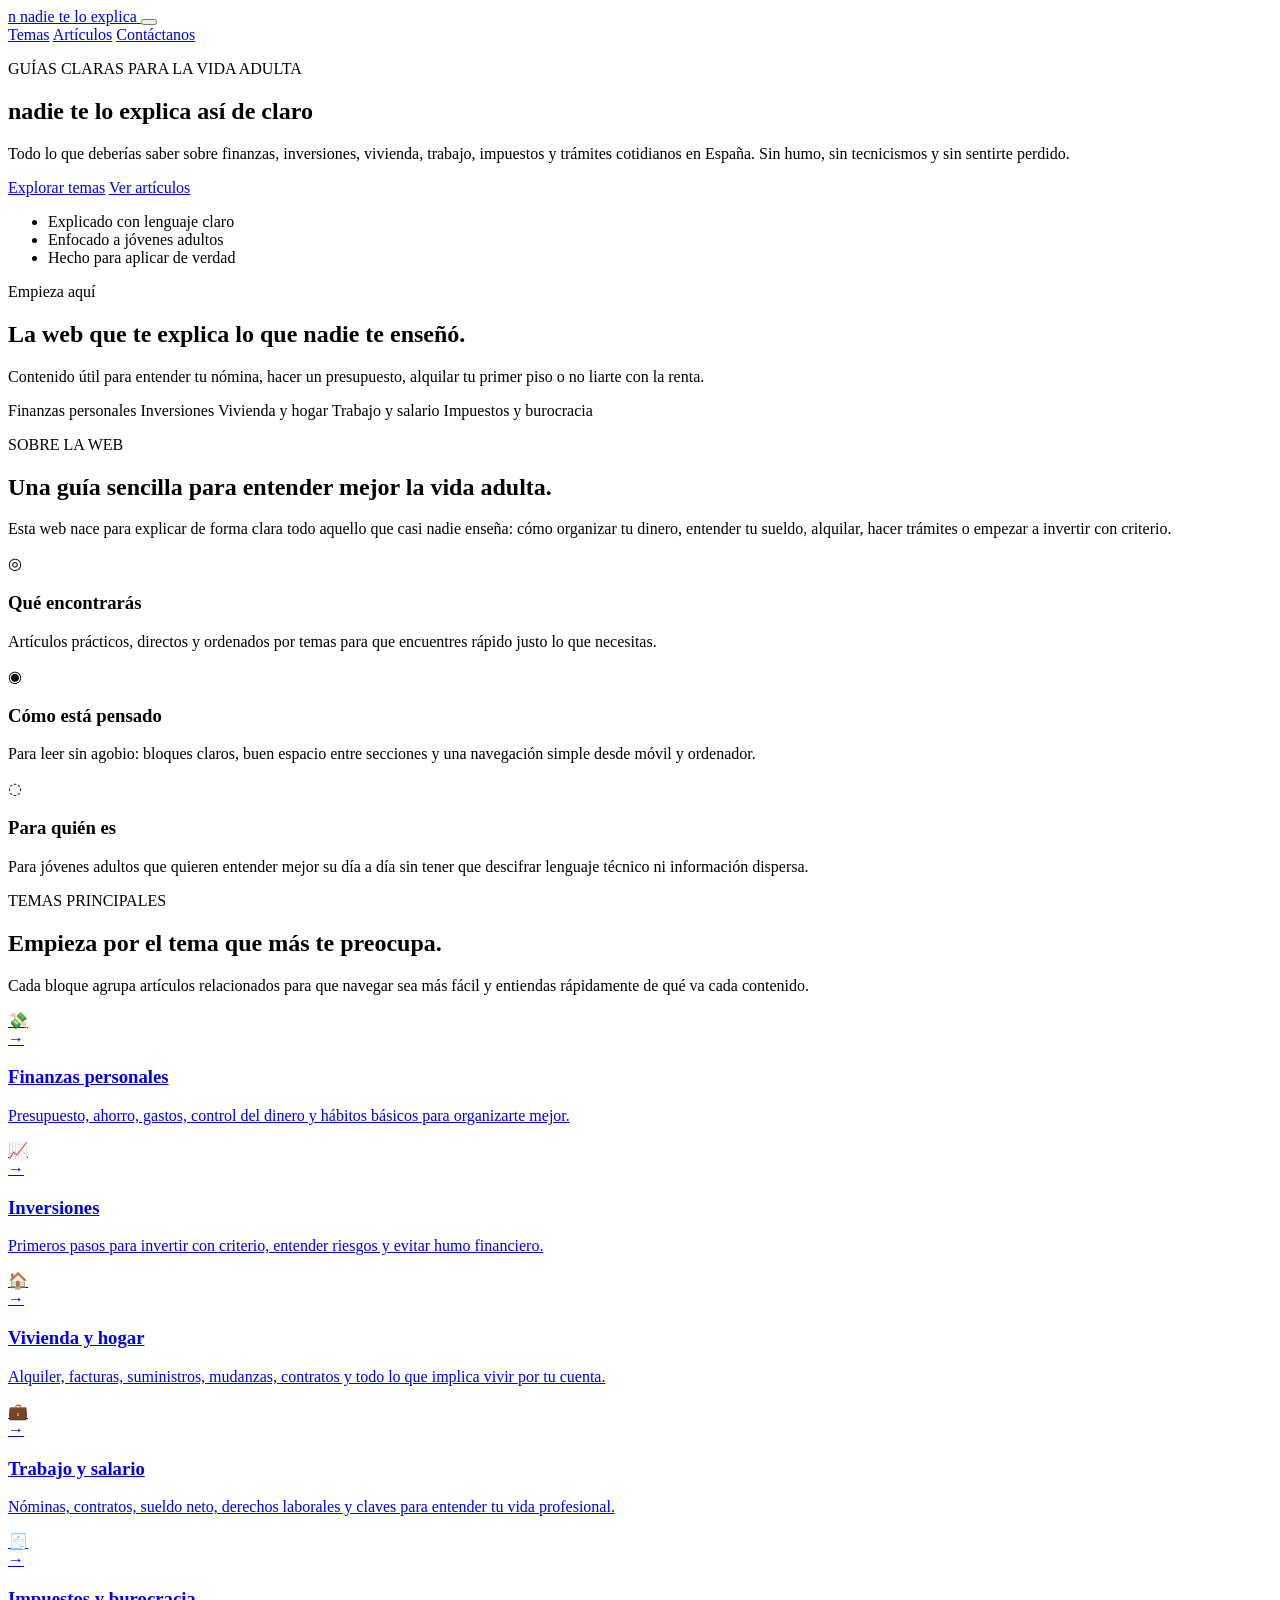
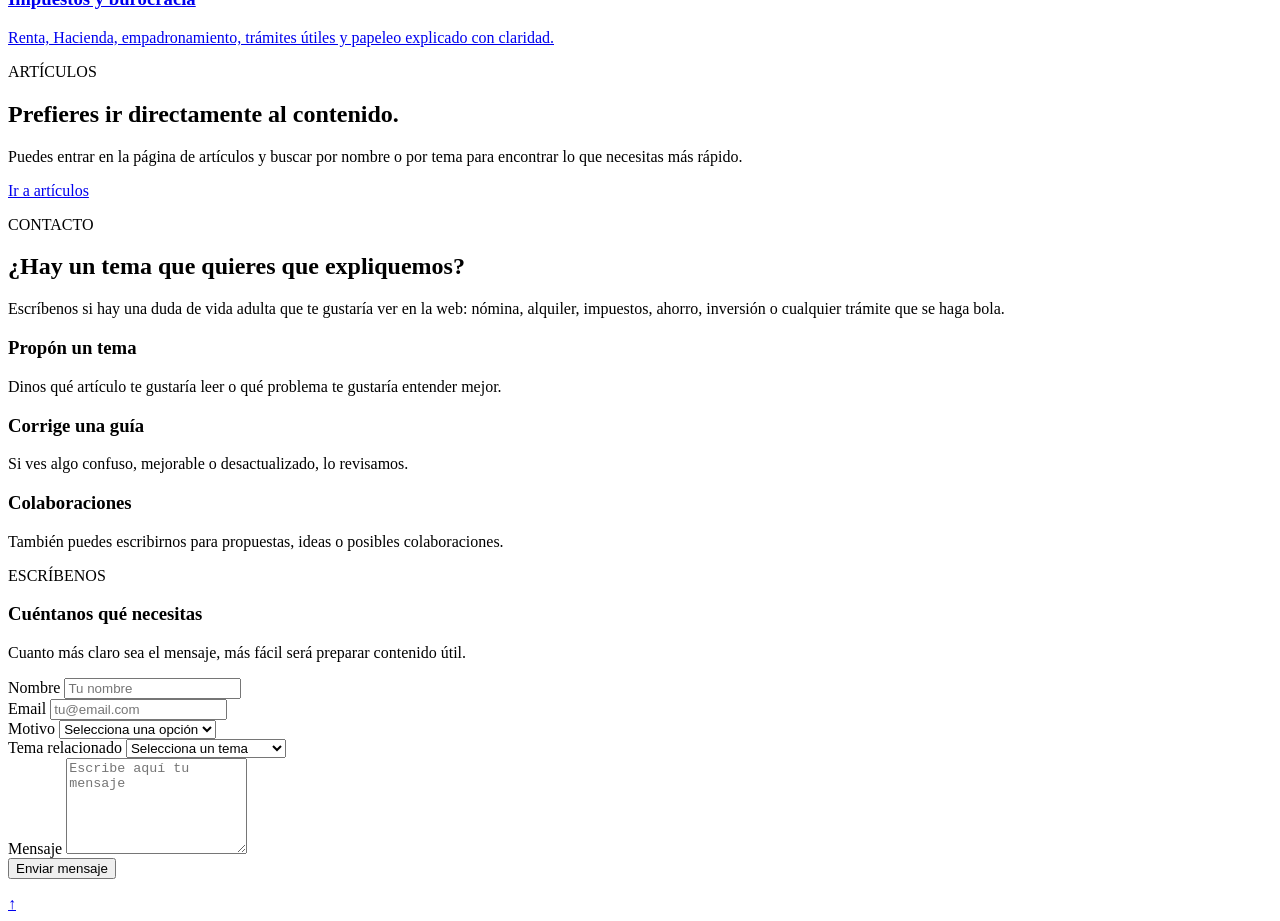
==== commit 9a7212da: "Update index.html" ====
--- a/index.html
+++ b/index.html
@@ -6,346 +6,337 @@
   <title>Nadie te lo explica</title>
   <meta
     name="description"
-    content="Guías claras sobre dinero, trabajo, vivienda, burocracia y vida adulta en España para jóvenes adultos."
+    content="Guías claras sobre finanzas, inversiones, vivienda, trabajo e impuestos para entender mejor la vida adulta en España."
   />
-  <link rel="stylesheet" href="style.css" />
+  <link rel="preconnect" href="https://fonts.googleapis.com" />
+  <link rel="preconnect" href="https://fonts.gstatic.com" crossorigin />
+  <link
+    href="https://fonts.googleapis.com/css2?family=Inter:wght@400;500;600;700;800&display=swap"
+    rel="stylesheet"
+  />
+  <link rel="stylesheet" href="styles.css" />
 </head>
 <body>
-  <header class="site-header">
-    <div class="container header-inner">
-      <a href="index.html" class="brand" aria-label="Inicio">
-        <span class="brand-text">
-          nadie te lo <span>explica</span>
-        </span>
+  <header class="site-header" id="top">
+    <div class="container header-shell">
+      <a href="index.html" class="brand" aria-label="Ir a inicio">
+        <span class="brand-mark">n</span>
+        <span class="brand-text">nadie te lo explica</span>
       </a>
 
-      <nav class="main-nav" aria-label="Navegación principal">
+      <button
+        class="nav-toggle"
+        aria-label="Abrir menú"
+        aria-expanded="false"
+        aria-controls="site-nav"
+      >
+        <span></span>
+        <span></span>
+        <span></span>
+      </button>
+
+      <nav class="site-nav" id="site-nav">
         <a href="#temas">Temas</a>
-        <a href="#articulos">Artículos</a>
-        <a href="#sobre">Sobre la web</a>
-        <a href="#contacto" class="nav-cta">Empezar</a>
+        <a href="articulos.html">Artículos</a>
+        <a href="#contacto">Contáctanos</a>
       </nav>
     </div>
-    <div class="header-line"></div>
   </header>
 
   <main>
     <!-- HERO -->
-    <section class="hero-section">
+    <section class="hero">
+      <div class="container hero-grid">
+        <div class="hero-copy">
+          <p class="eyebrow">GUÍAS CLARAS PARA LA VIDA ADULTA</p>
+          <h1>
+            nadie te lo explica
+            <span>así de claro</span>
+          </h1>
+          <p class="hero-text">
+            Todo lo que deberías saber sobre finanzas, inversiones, vivienda,
+            trabajo, impuestos y trámites cotidianos en España. Sin humo, sin
+            tecnicismos y sin sentirte perdido.
+          </p>
+
+          <div class="hero-actions">
+            <a href="#temas" class="btn btn-primary">Explorar temas</a>
+            <a href="articulos.html" class="btn btn-secondary">Ver artículos</a>
+          </div>
+
+          <ul class="hero-points" aria-label="Ventajas principales">
+            <li>Explicado con lenguaje claro</li>
+            <li>Enfocado a jóvenes adultos</li>
+            <li>Hecho para aplicar de verdad</li>
+          </ul>
+        </div>
+
+        <div class="hero-card">
+          <div class="hero-card-badge">Empieza aquí</div>
+          <h2>La web que te explica lo que nadie te enseñó.</h2>
+          <p>
+            Contenido útil para entender tu nómina, hacer un presupuesto,
+            alquilar tu primer piso o no liarte con la renta.
+          </p>
+
+          <div class="hero-tags">
+            <span>Finanzas personales</span>
+            <span>Inversiones</span>
+            <span>Vivienda y hogar</span>
+            <span>Trabajo y salario</span>
+            <span>Impuestos y burocracia</span>
+          </div>
+        </div>
+      </div>
+    </section>
+
+    <!-- SOBRE LA WEB -->
+    <section class="about section" id="sobre-web">
       <div class="container">
-        <div class="hero-shell">
-          <div class="hero-left">
-            <p class="hero-eyebrow">GUÍAS CLARAS PARA LA VIDA ADULTA</p>
-
-            <h1 class="hero-title">
-              nadie te lo
-              <span class="hero-accent">explica</span>
-              así de claro
-            </h1>
-
-            <p class="hero-text">
-              Todo lo que deberías saber sobre dinero, trabajo, alquiler,
-              impuestos y vida real en España. Sin humo, sin tecnicismos,
-              sin sentirte perdido a los 20.
-            </p>
-
-            <div class="hero-actions">
-              <a href="#articulos" class="btn btn-primary">Ver artículos</a>
-              <a href="#temas" class="btn btn-secondary">Explorar temas</a>
-            </div>
-
-            <div class="hero-meta">
-              <span>18–30 años</span>
-              <span>Enfoque España</span>
-              <span>Lenguaje claro</span>
-            </div>
+        <div class="section-heading compact">
+          <p class="section-kicker">SOBRE LA WEB</p>
+          <h2>Una guía sencilla para entender mejor la vida adulta.</h2>
+          <p>
+            Esta web nace para explicar de forma clara todo aquello que casi
+            nadie enseña: cómo organizar tu dinero, entender tu sueldo,
+            alquilar, hacer trámites o empezar a invertir con criterio.
+          </p>
+        </div>
+
+        <div class="about-grid">
+          <article class="about-card">
+            <div class="about-icon">◎</div>
+            <h3>Qué encontrarás</h3>
+            <p>
+              Artículos prácticos, directos y ordenados por temas para que
+              encuentres rápido justo lo que necesitas.
+            </p>
+          </article>
+
+          <article class="about-card">
+            <div class="about-icon">◉</div>
+            <h3>Cómo está pensado</h3>
+            <p>
+              Para leer sin agobio: bloques claros, buen espacio entre secciones
+              y una navegación simple desde móvil y ordenador.
+            </p>
+          </article>
+
+          <article class="about-card">
+            <div class="about-icon">◌</div>
+            <h3>Para quién es</h3>
+            <p>
+              Para jóvenes adultos que quieren entender mejor su día a día sin
+              tener que descifrar lenguaje técnico ni información dispersa.
+            </p>
+          </article>
+        </div>
+      </div>
+    </section>
+
+    <!-- TEMAS -->
+    <section class="topics section" id="temas">
+      <div class="container">
+        <div class="section-heading">
+          <p class="section-kicker">TEMAS PRINCIPALES</p>
+          <h2>Empieza por el tema que más te preocupa.</h2>
+          <p>
+            Cada bloque agrupa artículos relacionados para que navegar sea más
+            fácil y entiendas rápidamente de qué va cada contenido.
+          </p>
+        </div>
+
+        <div class="topics-grid">
+          <a class="topic-card" href="articulos.html?tema=finanzas-personales">
+            <div class="topic-top">
+              <div class="topic-emoji">💸</div>
+              <span class="topic-arrow">→</span>
+            </div>
+            <h3>Finanzas personales</h3>
+            <p>
+              Presupuesto, ahorro, gastos, control del dinero y hábitos básicos
+              para organizarte mejor.
+            </p>
+          </a>
+
+          <a class="topic-card" href="articulos.html?tema=inversiones">
+            <div class="topic-top">
+              <div class="topic-emoji">📈</div>
+              <span class="topic-arrow">→</span>
+            </div>
+            <h3>Inversiones</h3>
+            <p>
+              Primeros pasos para invertir con criterio, entender riesgos y
+              evitar humo financiero.
+            </p>
+          </a>
+
+          <a class="topic-card" href="articulos.html?tema=vivienda-y-hogar">
+            <div class="topic-top">
+              <div class="topic-emoji">🏠</div>
+              <span class="topic-arrow">→</span>
+            </div>
+            <h3>Vivienda y hogar</h3>
+            <p>
+              Alquiler, facturas, suministros, mudanzas, contratos y todo lo que
+              implica vivir por tu cuenta.
+            </p>
+          </a>
+
+          <a class="topic-card" href="articulos.html?tema=trabajo-y-salario">
+            <div class="topic-top">
+              <div class="topic-emoji">💼</div>
+              <span class="topic-arrow">→</span>
+            </div>
+            <h3>Trabajo y salario</h3>
+            <p>
+              Nóminas, contratos, sueldo neto, derechos laborales y claves para
+              entender tu vida profesional.
+            </p>
+          </a>
+
+          <a class="topic-card" href="articulos.html?tema=impuestos-y-burocracia">
+            <div class="topic-top">
+              <div class="topic-emoji">🧾</div>
+              <span class="topic-arrow">→</span>
+            </div>
+            <h3>Impuestos y burocracia</h3>
+            <p>
+              Renta, Hacienda, empadronamiento, trámites útiles y papeleo
+              explicado con claridad.
+            </p>
+          </a>
+        </div>
+      </div>
+    </section>
+
+    <!-- CTA ARTÍCULOS -->
+    <section class="featured-link section">
+      <div class="container">
+        <div class="featured-box">
+          <div class="featured-copy">
+            <p class="section-kicker">ARTÍCULOS</p>
+            <h2>Prefieres ir directamente al contenido.</h2>
+            <p>
+              Puedes entrar en la página de artículos y buscar por nombre o por
+              tema para encontrar lo que necesitas más rápido.
+            </p>
           </div>
-
-          <aside class="hero-right">
-            <p class="hero-card-kicker">EMPIEZA AQUÍ</p>
-            <h2>La web que te explica lo que nadie te enseñó.</h2>
-            <p>
-              Contenido útil para entender tu nómina, hacer un presupuesto,
-              alquilar tu primer piso o no liarte con la renta.
-            </p>
-
-            <div class="hero-links">
-              <div class="hero-link-row">
-                <span>Cómo leer una nómina</span>
-                <strong>Top guía</strong>
+          <a href="articulos.html" class="btn btn-primary">Ir a artículos</a>
+        </div>
+      </div>
+    </section>
+
+    <!-- CONTACTO -->
+    <section class="contact section" id="contacto">
+      <div class="container">
+        <div class="section-heading">
+          <p class="section-kicker">CONTACTO</p>
+          <h2>¿Hay un tema que quieres que expliquemos?</h2>
+          <p>
+            Escríbenos si hay una duda de vida adulta que te gustaría ver en la
+            web: nómina, alquiler, impuestos, ahorro, inversión o cualquier
+            trámite que se haga bola.
+          </p>
+        </div>
+
+        <div class="contact-grid">
+          <aside class="contact-info">
+            <article class="contact-info-card">
+              <h3>Propón un tema</h3>
+              <p>
+                Dinos qué artículo te gustaría leer o qué problema te gustaría
+                entender mejor.
+              </p>
+            </article>
+
+            <article class="contact-info-card">
+              <h3>Corrige una guía</h3>
+              <p>
+                Si ves algo confuso, mejorable o desactualizado, lo revisamos.
+              </p>
+            </article>
+
+            <article class="contact-info-card">
+              <h3>Colaboraciones</h3>
+              <p>
+                También puedes escribirnos para propuestas, ideas o posibles
+                colaboraciones.
+              </p>
+            </article>
+          </aside>
+
+          <div class="contact-form-wrap">
+            <div class="form-intro">
+              <p class="section-kicker">ESCRÍBENOS</p>
+              <h3>Cuéntanos qué necesitas</h3>
+              <p>
+                Cuanto más claro sea el mensaje, más fácil será preparar
+                contenido útil.
+              </p>
+            </div>
+
+            <form class="contact-form" id="contactForm">
+              <div class="form-row">
+                <div class="field">
+                  <label for="nombre">Nombre</label>
+                  <input type="text" id="nombre" name="nombre" placeholder="Tu nombre" />
+                </div>
+
+                <div class="field">
+                  <label for="email">Email</label>
+                  <input type="email" id="email" name="email" placeholder="tu@email.com" />
+                </div>
               </div>
-              <div class="hero-link-row">
-                <span>Cómo hacer un presupuesto</span>
-                <strong>Base</strong>
+
+              <div class="form-row">
+                <div class="field">
+                  <label for="motivo">Motivo</label>
+                  <select id="motivo" name="motivo">
+                    <option value="">Selecciona una opción</option>
+                    <option value="tema">Proponer un tema</option>
+                    <option value="correccion">Corregir un artículo</option>
+                    <option value="colaboracion">Colaboración</option>
+                    <option value="otro">Otro</option>
+                  </select>
+                </div>
+
+                <div class="field">
+                  <label for="tema">Tema relacionado</label>
+                  <select id="tema" name="tema">
+                    <option value="">Selecciona un tema</option>
+                    <option value="finanzas-personales">Finanzas personales</option>
+                    <option value="inversiones">Inversiones</option>
+                    <option value="vivienda-y-hogar">Vivienda y hogar</option>
+                    <option value="trabajo-y-salario">Trabajo y salario</option>
+                    <option value="impuestos-y-burocracia">Impuestos y burocracia</option>
+                  </select>
+                </div>
               </div>
-              <div class="hero-link-row">
-                <span>Primer alquiler en España</span>
-                <strong>Clave</strong>
+
+              <div class="field">
+                <label for="mensaje">Mensaje</label>
+                <textarea
+                  id="mensaje"
+                  name="mensaje"
+                  rows="6"
+                  placeholder="Escribe aquí tu mensaje"
+                ></textarea>
               </div>
-            </div>
-          </aside>
-        </div>
-      </div>
-    </section>
-
-    <!-- TEMAS -->
-    <section class="home-section section-topics" id="temas">
-      <div class="container">
-        <div class="section-intro">
-          <p class="section-kicker">TEMAS</p>
-          <h2>Empieza por el bloque que más te interese</h2>
-          <p>
-            Los contenidos están agrupados para que entrar en la web sea más fácil
-            y no tengas que buscar a ciegas.
-          </p>
-        </div>
-
-        <div class="topics-grid">
-          <button class="topic-box" type="button" data-topic="finanzas-personales">
-            <div class="topic-icon">💸</div>
-            <div class="topic-content">
-              <h3>Finanzas personales</h3>
-              <p>Presupuesto, ahorro, gastos, control del dinero y decisiones básicas.</p>
-            </div>
-          </button>
-
-          <button class="topic-box" type="button" data-topic="trabajo">
-            <div class="topic-icon">💼</div>
-            <div class="topic-content">
-              <h3>Trabajo y salario</h3>
-              <p>Nómina, contrato, salario neto, sueldo real y vida laboral inicial.</p>
-            </div>
-          </button>
-
-          <button class="topic-box" type="button" data-topic="vivienda">
-            <div class="topic-icon">🏠</div>
-            <div class="topic-content">
-              <h3>Vivienda y hogar</h3>
-              <p>Alquiler, fianza, suministros, costes reales y primeros pasos fuera de casa.</p>
-            </div>
-          </button>
-
-          <button class="topic-box" type="button" data-topic="burocracia">
-            <div class="topic-icon">📄</div>
-            <div class="topic-content">
-              <h3>Impuestos y burocracia</h3>
-              <p>Renta, Hacienda, empadronamiento, papeles y trámites explicados claro.</p>
-            </div>
-          </button>
-
-          <button class="topic-box" type="button" data-topic="vida-adulta">
-            <div class="topic-icon">🧭</div>
-            <div class="topic-content">
-              <h3>Vida adulta</h3>
-              <p>Organización, responsabilidades, hábitos y situaciones que aparecen de golpe.</p>
-            </div>
-          </button>
-        </div>
-      </div>
-    </section>
-
-    <!-- ARTÍCULOS -->
-    <section class="home-section section-articles" id="articulos">
-      <div class="container">
-        <div class="articles-shell">
-          <div class="section-intro section-intro-articles">
-            <p class="section-kicker">ARTÍCULOS</p>
-            <h2>Busca por nombre o filtra por tema</h2>
-            <p>
-              Puedes escribir el nombre del artículo o usar los bloques de arriba
-              para ver solo los contenidos relacionados.
-            </p>
+
+              <div class="form-actions">
+                <button type="submit" class="btn btn-primary">Enviar mensaje</button>
+                <p class="form-note" id="formMessage" aria-live="polite"></p>
+              </div>
+            </form>
           </div>
-
-          <div class="search-box">
-            <label for="articleSearch">Buscar artículo</label>
-            <input
-              type="text"
-              id="articleSearch"
-              placeholder="Ej. salario bruto, alquiler, presupuesto..."
-            />
-            <button type="button" id="clearSearch" class="clear-btn">Limpiar</button>
-          </div>
-        </div>
-
-        <div class="filter-tags">
-          <button class="filter-tag active" type="button" data-filter="all">Todos</button>
-          <button class="filter-tag" type="button" data-filter="finanzas-personales">Finanzas personales</button>
-          <button class="filter-tag" type="button" data-filter="trabajo">Trabajo y salario</button>
-          <button class="filter-tag" type="button" data-filter="vivienda">Vivienda y hogar</button>
-          <button class="filter-tag" type="button" data-filter="burocracia">Impuestos y burocracia</button>
-          <button class="filter-tag" type="button" data-filter="vida-adulta">Vida adulta</button>
-        </div>
-
-        <div class="articles-grid" id="articlesGrid">
-          <a class="article-card" href="articulos/salario-bruto-vs-neto.html" data-category="trabajo" data-title="Salario bruto vs neto cuánto ganas realmente">
-            <span class="article-tag">Trabajo y salario</span>
-            <h3>Salario bruto vs neto: cuánto ganas realmente</h3>
-            <p>La diferencia entre lo que acuerdas con la empresa y lo que realmente recibes.</p>
-          </a>
-
-          <a class="article-card" href="articulos/como-leer-una-nomina.html" data-category="trabajo" data-title="Cómo leer una nómina sin volverte loco">
-            <span class="article-tag">Trabajo y salario</span>
-            <h3>Cómo leer una nómina sin volverte loco</h3>
-            <p>Los conceptos básicos para entender qué te pagan, qué te descuentan y por qué.</p>
-          </a>
-
-          <a class="article-card" href="articulos/primer-contrato-de-trabajo.html" data-category="trabajo" data-title="Qué revisar antes de firmar tu primer contrato">
-            <span class="article-tag">Trabajo y salario</span>
-            <h3>Qué revisar antes de firmar tu primer contrato</h3>
-            <p>Lo que conviene mirar antes de aceptar condiciones que luego pesan más de lo que parece.</p>
-          </a>
-
-          <a class="article-card" href="articulos/como-hacer-un-presupuesto.html" data-category="finanzas-personales" data-title="Cómo hacer un presupuesto mensual sin agobiarte">
-            <span class="article-tag">Finanzas personales</span>
-            <h3>Cómo hacer un presupuesto mensual sin agobiarte</h3>
-            <p>Una forma simple de organizar ingresos, gastos y margen real de ahorro.</p>
-          </a>
-
-          <a class="article-card" href="articulos/primeros-pasos-ahorrar.html" data-category="finanzas-personales" data-title="Primeros pasos para ahorrar de verdad">
-            <span class="article-tag">Finanzas personales</span>
-            <h3>Primeros pasos para ahorrar de verdad</h3>
-            <p>Cómo empezar a guardar dinero con lógica y sin depender solo de la motivación.</p>
-          </a>
-
-          <a class="article-card" href="articulos/fondo-emergencia.html" data-category="finanzas-personales" data-title="Qué es un fondo de emergencia y por qué deberías tener uno">
-            <span class="article-tag">Finanzas personales</span>
-            <h3>Qué es un fondo de emergencia y por qué deberías tener uno</h3>
-            <p>La base que te ayuda a cubrir imprevistos sin recurrir a deuda rápida.</p>
-          </a>
-
-          <a class="article-card" href="articulos/cuanto-cuesta-emanciparse.html" data-category="vivienda" data-title="Cuánto cuesta emanciparse de verdad">
-            <span class="article-tag">Vivienda y hogar</span>
-            <h3>Cuánto cuesta emanciparse de verdad</h3>
-            <p>Los gastos que normalmente no se tienen en cuenta antes de irse a vivir solo.</p>
-          </a>
-
-          <a class="article-card" href="articulos/que-es-la-fianza.html" data-category="vivienda" data-title="Qué es la fianza y qué puede pasar con ella">
-            <span class="article-tag">Vivienda y hogar</span>
-            <h3>Qué es la fianza y qué puede pasar con ella</h3>
-            <p>Qué cubre, cuándo se devuelve y qué revisar antes de firmar un alquiler.</p>
-          </a>
-
-          <a class="article-card" href="articulos/errores-primer-alquiler.html" data-category="vivienda" data-title="Errores frecuentes en tu primer alquiler">
-            <span class="article-tag">Vivienda y hogar</span>
-            <h3>Errores frecuentes en tu primer alquiler</h3>
-            <p>Los fallos más comunes al alquilar por primera vez y cómo evitarlos.</p>
-          </a>
-
-          <a class="article-card" href="articulos/documentos-importantes.html" data-category="burocracia" data-title="Qué documentos importantes deberías tener controlados">
-            <span class="article-tag">Impuestos y burocracia</span>
-            <h3>Qué documentos importantes deberías tener controlados</h3>
-            <p>Un repaso práctico a los papeles que conviene tener localizados y ordenados.</p>
-          </a>
-
-          <a class="article-card" href="articulos/empadronamiento.html" data-category="burocracia" data-title="Qué es el empadronamiento y para qué sirve">
-            <span class="article-tag">Impuestos y burocracia</span>
-            <h3>Qué es el empadronamiento y para qué sirve</h3>
-            <p>Uno de los trámites más básicos y a la vez más importantes al cambiar de vivienda.</p>
-          </a>
-
-          <a class="article-card" href="articulos/declaracion-renta-primeros-pasos.html" data-category="burocracia" data-title="Declaración de la renta primeros pasos para entenderla">
-            <span class="article-tag">Impuestos y burocracia</span>
-            <h3>Declaración de la renta: primeros pasos para entenderla</h3>
-            <p>Qué es, cuándo aparece y por qué conviene saber lo básico aunque aún te suene lejano.</p>
-          </a>
-
-          <a class="article-card" href="articulos/como-organizar-gastos-fijos.html" data-category="vida-adulta" data-title="Cómo organizar tus gastos fijos sin perder el control">
-            <span class="article-tag">Vida adulta</span>
-            <h3>Cómo organizar tus gastos fijos sin perder el control</h3>
-            <p>Una forma útil de distinguir entre gastos estables, variables y evitables.</p>
-          </a>
-
-          <a class="article-card" href="articulos/como-organizar-documentos.html" data-category="vida-adulta" data-title="Cómo organizar tus documentos y no perderte entre papeles">
-            <span class="article-tag">Vida adulta</span>
-            <h3>Cómo organizar tus documentos y no perderte entre papeles</h3>
-            <p>Un sistema simple para no improvisar cada vez que te piden algo importante.</p>
-          </a>
-
-          <a class="article-card" href="articulos/que-gastos-tendras-al-vivir-solo.html" data-category="vida-adulta" data-title="Qué gastos tendrás cuando empieces a vivir solo">
-            <span class="article-tag">Vida adulta</span>
-            <h3>Qué gastos tendrás cuando empieces a vivir solo</h3>
-            <p>Una visión realista de los costes que aparecen cuando dejas casa de tus padres.</p>
-          </a>
-        </div>
-
-        <p class="no-results" id="noResults">No se han encontrado artículos con esa búsqueda.</p>
-      </div>
-    </section>
-
-    <!-- SOBRE -->
-    <section class="home-section section-about" id="sobre">
-      <div class="container">
-        <div class="about-shell">
-          <div class="section-intro">
-            <p class="section-kicker">SOBRE LA WEB</p>
-            <h2>Una base clara para entender mejor esta etapa</h2>
-            <p>
-              Nadie te lo explica reúne temas que suelen aparecer todos a la vez:
-              dinero, trabajo, alquiler, burocracia y organización personal.
-            </p>
-          </div>
-
-          <div class="about-grid">
-            <div class="about-card">
-              <h3>Por qué existe</h3>
-              <p>
-                Porque mucha gente entra en la vida adulta sin una guía clara sobre
-                lo básico: cómo leer una nómina, cómo calcular lo que cuesta vivir solo
-                o qué trámites importan de verdad.
-              </p>
-            </div>
-
-            <div class="about-card">
-              <h3>Cómo está pensada</h3>
-              <p>
-                Para que puedas entrar por tema, buscar un artículo concreto y entender
-                rápido lo importante sin lenguaje innecesariamente técnico.
-              </p>
-            </div>
-
-            <div class="about-card">
-              <h3>Qué busca</h3>
-              <p>
-                Dar contexto, orden y claridad a cosas que normalmente se aprenden tarde
-                y mal, o a base de prueba y error.
-              </p>
-            </div>
-          </div>
-        </div>
-      </div>
-    </section>
-
-    <!-- CONTACTO -->
-    <section class="home-section section-contact" id="contacto">
-      <div class="container">
-        <div class="contact-shell">
-          <div class="contact-copy">
-            <p class="section-kicker section-kicker-light">CONTÁCTANOS</p>
-            <h2>¿Hay algún tema que te gustaría ver explicado aquí?</h2>
-            <p>
-              Si echas en falta un artículo, quieres proponer un tema o enviarnos
-              una sugerencia, este espacio está para eso.
-            </p>
-          </div>
-
-          <div class="contact-card">
-            <h3>Escríbenos</h3>
-            <p>Propuestas, dudas, ideas de mejora o nuevos temas para la web.</p>
-            <a class="btn btn-primary" href="mailto:contacto@nadieteloexplica.com">Enviar correo</a>
-          </div>
         </div>
       </div>
     </section>
   </main>
 
-  <footer class="site-footer">
-    <div class="container footer-inner">
-      <p>© 2026 Nadie te lo explica</p>
-      <p>Guías claras para la vida adulta</p>
-    </div>
-  </footer>
-
-  <script src="index.js"></script>
+  <a href="#top" class="back-to-top" aria-label="Volver arriba">↑</a>
+
+  <script src="script.js"></script>
 </body>
 </html>
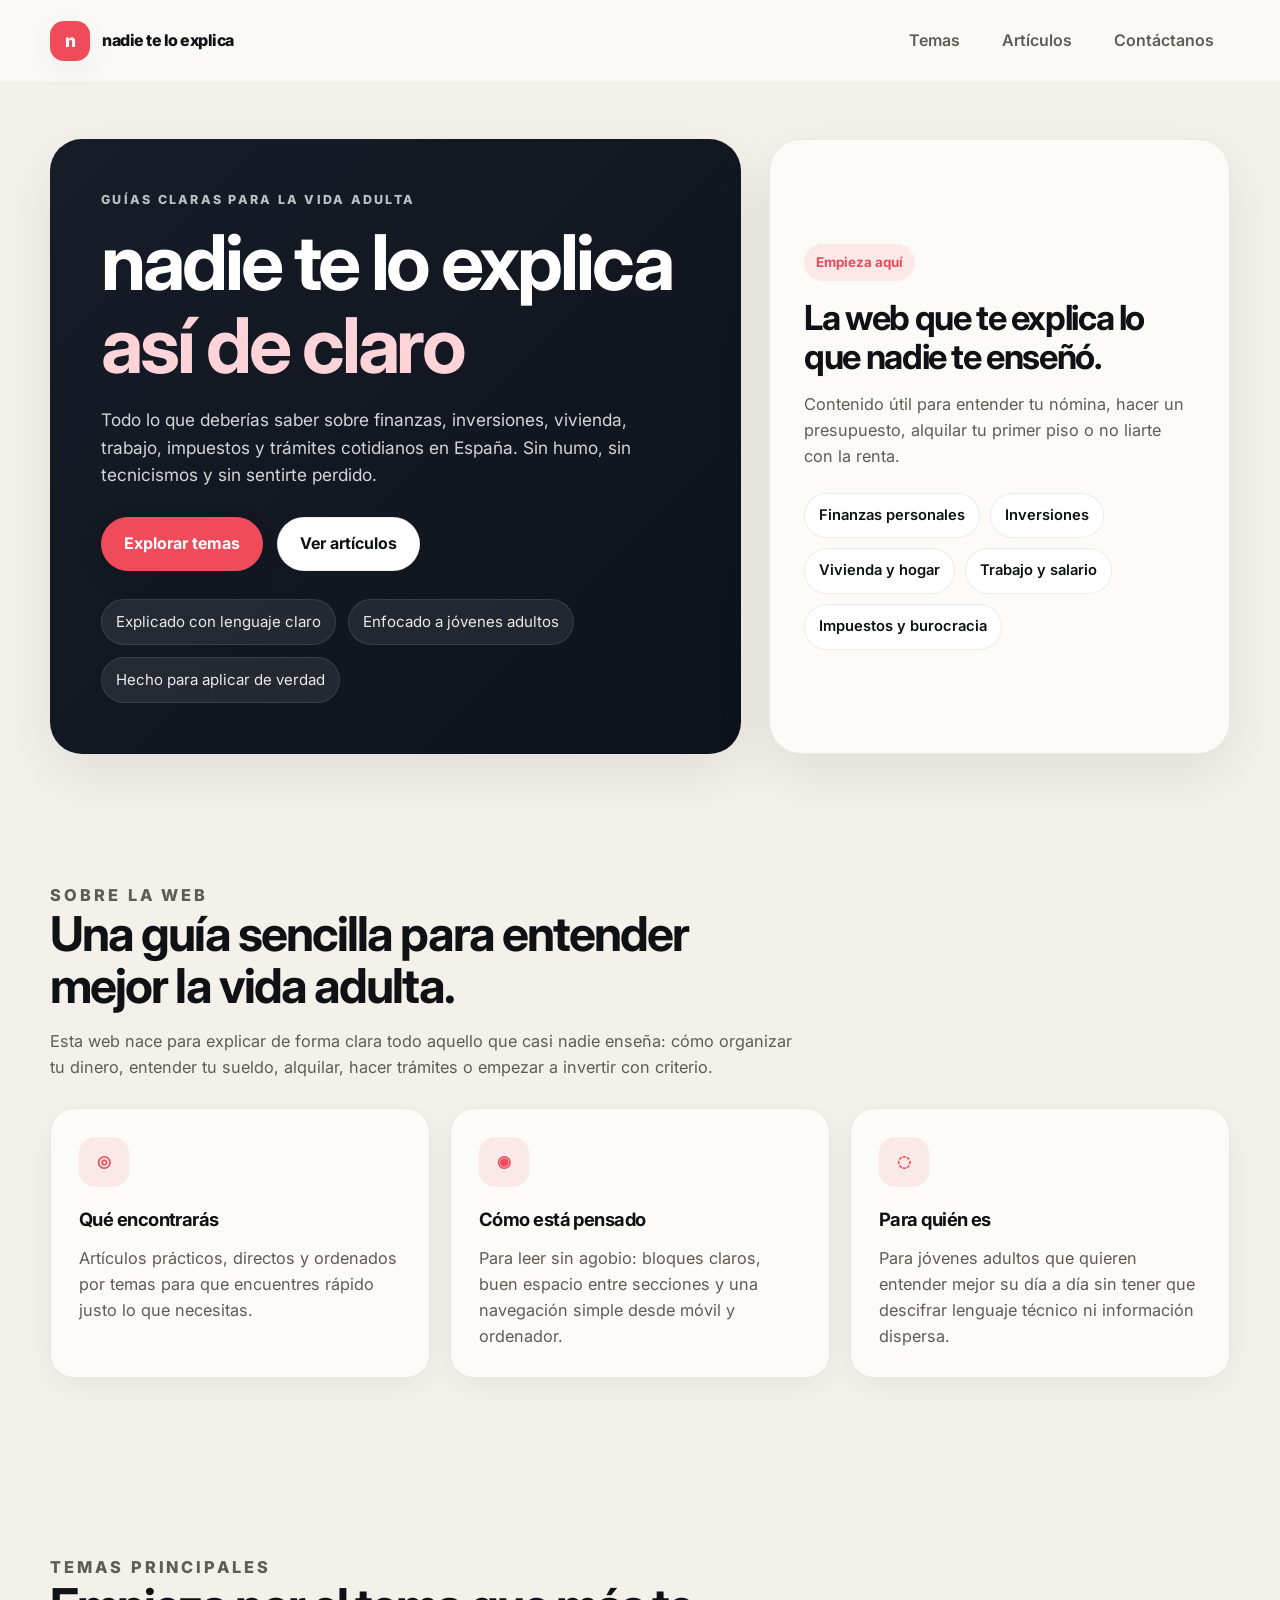
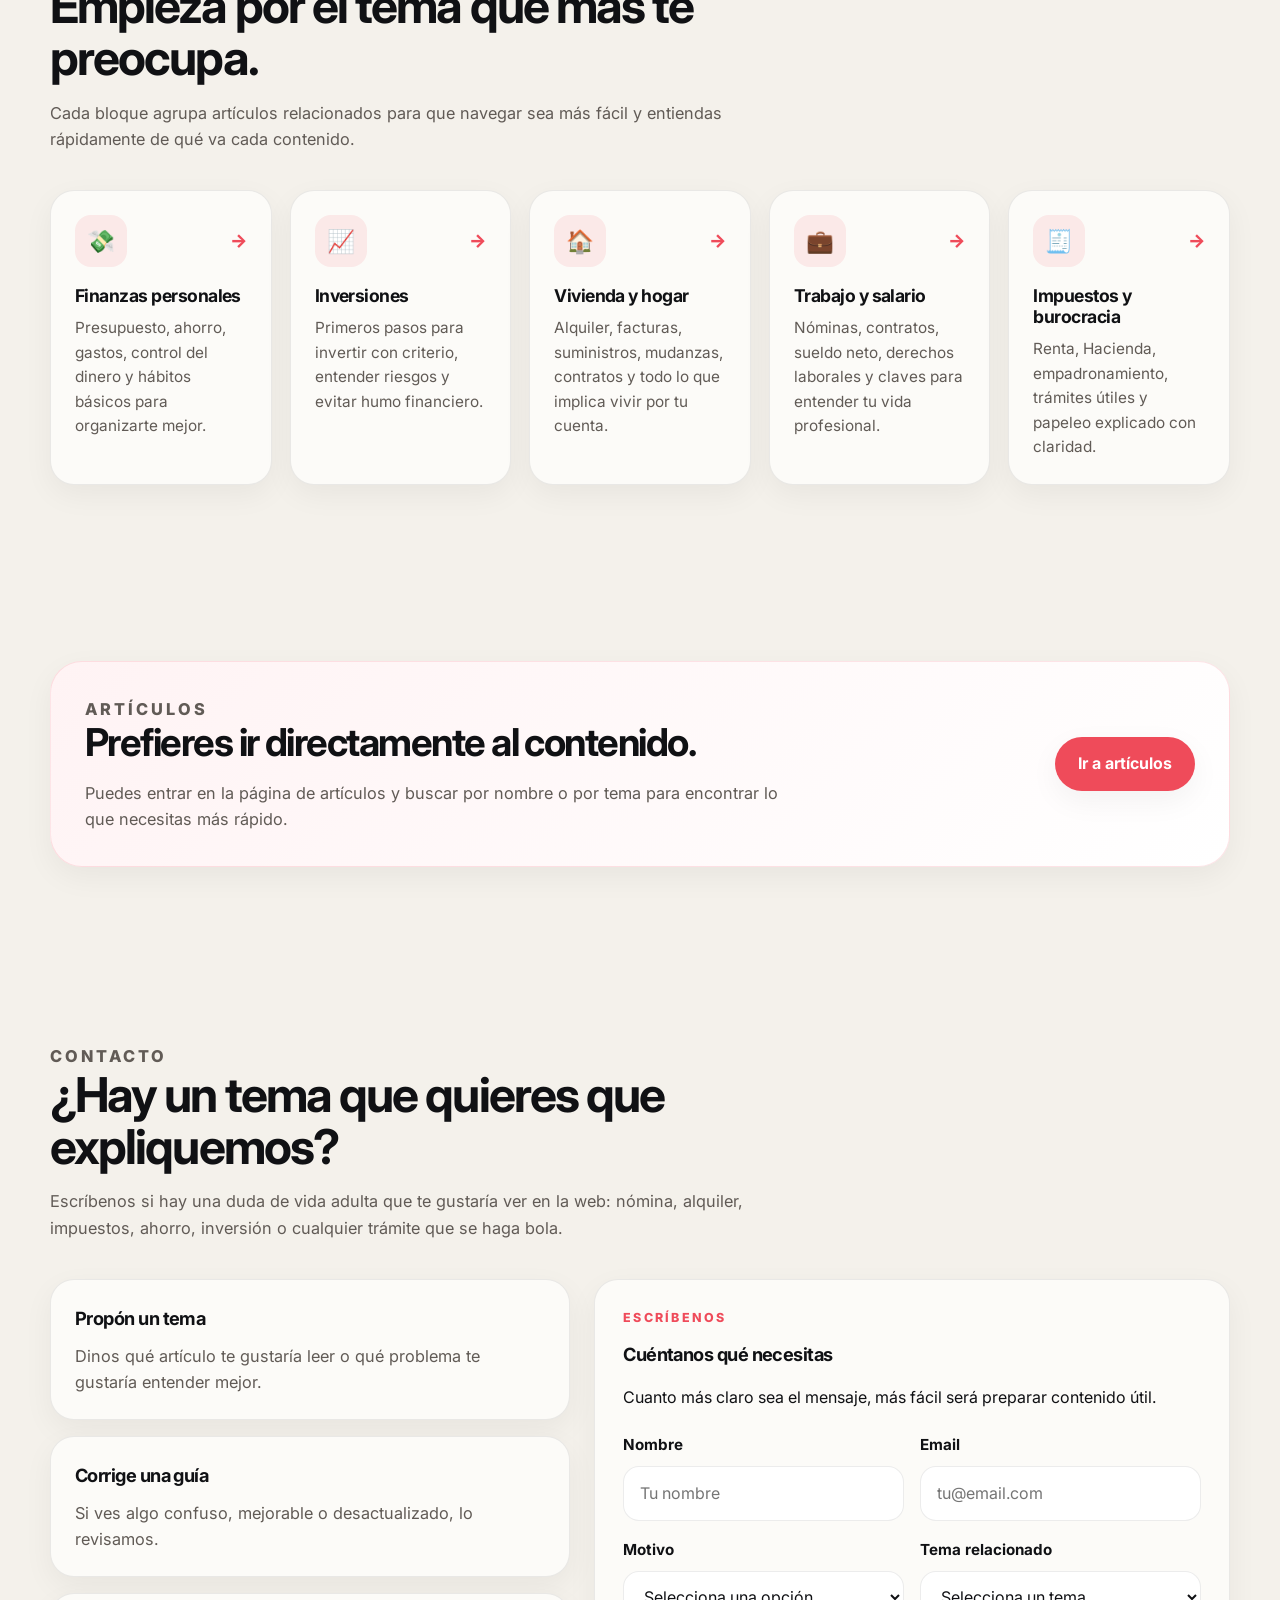
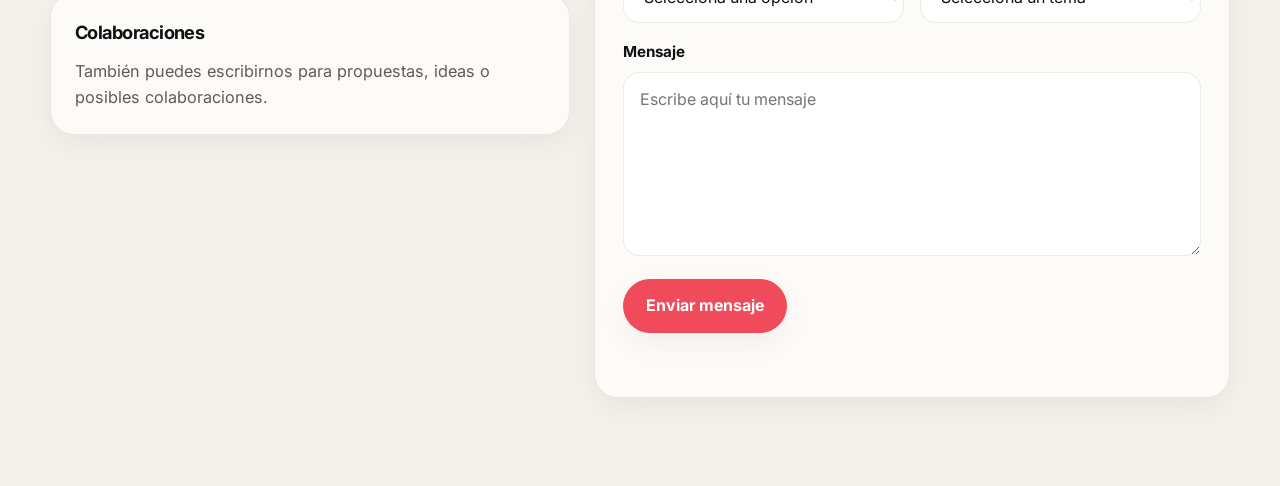
==== commit af2ed570: "Update index.html" ====
--- a/index.html
+++ b/index.html
@@ -14,7 +14,7 @@
     href="https://fonts.googleapis.com/css2?family=Inter:wght@400;500;600;700;800&display=swap"
     rel="stylesheet"
   />
-  <link rel="stylesheet" href="styles.css" />
+  <link rel="stylesheet" href="style.css" />
 </head>
 <body>
   <header class="site-header" id="top">
--- a/style.css
+++ b/style.css
@@ -0,0 +1,671 @@
+:root {
+  --bg: #f4f1eb;
+  --surface: #fcfbf8;
+  --surface-2: #ffffff;
+  --text: #101114;
+  --muted: #615b56;
+  --border: rgba(16, 17, 20, 0.08);
+
+  --accent: #ef4b5a;
+  --accent-dark: #d93c4a;
+  --accent-soft: rgba(239, 75, 90, 0.1);
+
+  --card-dark: #141925;
+  --white: #ffffff;
+
+  --shadow: 0 20px 60px rgba(17, 17, 17, 0.08);
+  --shadow-soft: 0 10px 30px rgba(17, 17, 17, 0.05);
+
+  --radius-xl: 32px;
+  --radius-lg: 24px;
+  --radius-md: 18px;
+  --radius-sm: 14px;
+
+  --container: 1180px;
+  --header-h: 82px;
+}
+
+* {
+  box-sizing: border-box;
+}
+
+html {
+  scroll-behavior: smooth;
+}
+
+body {
+  margin: 0;
+  font-family: "Inter", sans-serif;
+  background: var(--bg);
+  color: var(--text);
+  line-height: 1.6;
+}
+
+img {
+  max-width: 100%;
+  display: block;
+}
+
+a {
+  color: inherit;
+  text-decoration: none;
+}
+
+button,
+input,
+select,
+textarea {
+  font: inherit;
+}
+
+.container {
+  width: min(100% - 32px, var(--container));
+  margin: 0 auto;
+}
+
+/* HEADER */
+.site-header {
+  position: sticky;
+  top: 0;
+  z-index: 50;
+  backdrop-filter: blur(14px);
+  background: rgba(252, 251, 248, 0.82);
+  border-bottom: 1px solid rgba(16, 17, 20, 0.05);
+}
+
+.header-shell {
+  min-height: var(--header-h);
+  display: flex;
+  align-items: center;
+  justify-content: space-between;
+  gap: 24px;
+}
+
+.brand {
+  display: inline-flex;
+  align-items: center;
+  gap: 12px;
+  font-weight: 800;
+  letter-spacing: -0.03em;
+}
+
+.brand-mark {
+  width: 40px;
+  height: 40px;
+  border-radius: 14px;
+  display: grid;
+  place-items: center;
+  background: var(--accent);
+  color: var(--white);
+  font-size: 1.1rem;
+  box-shadow: var(--shadow-soft);
+}
+
+.brand-text {
+  font-size: 1rem;
+}
+
+.site-nav {
+  display: flex;
+  align-items: center;
+  gap: 10px;
+}
+
+.site-nav a {
+  padding: 12px 16px;
+  border-radius: 999px;
+  color: var(--muted);
+  font-weight: 600;
+  transition: 0.22s ease;
+}
+
+.site-nav a:hover,
+.site-nav a:focus-visible {
+  background: var(--surface-2);
+  color: var(--text);
+}
+
+.nav-toggle {
+  display: none;
+  width: 48px;
+  height: 48px;
+  border: 1px solid var(--border);
+  background: var(--surface-2);
+  border-radius: 14px;
+  padding: 0;
+  cursor: pointer;
+}
+
+.nav-toggle span {
+  display: block;
+  width: 18px;
+  height: 2px;
+  background: var(--text);
+  margin: 4px auto;
+  border-radius: 999px;
+}
+
+/* GLOBAL */
+.section {
+  padding: 88px 0;
+}
+
+.section-heading {
+  max-width: 760px;
+  margin: 0 0 38px;
+}
+
+.section-heading.compact {
+  margin-bottom: 28px;
+}
+
+.section-kicker,
+.eyebrow {
+  margin: 0 0 12px;
+  font-size: 0.78rem;
+  font-weight: 800;
+  letter-spacing: 0.18em;
+  color: var(--accent);
+}
+
+.section-heading h2,
+.hero h1,
+.featured-copy h2 {
+  margin: 0 0 16px;
+  line-height: 1.08;
+  letter-spacing: -0.04em;
+}
+
+.section-heading h2 {
+  font-size: clamp(2rem, 4vw, 3rem);
+}
+
+.section-heading p,
+.hero-text,
+.hero-card p,
+.featured-copy p,
+.contact-info-card p,
+.about-card p {
+  margin: 0;
+  color: var(--muted);
+  font-size: 1.02rem;
+}
+
+.btn {
+  display: inline-flex;
+  align-items: center;
+  justify-content: center;
+  min-height: 54px;
+  padding: 0 22px;
+  border-radius: 999px;
+  font-weight: 700;
+  transition: 0.22s ease;
+  border: 1px solid transparent;
+}
+
+.btn-primary {
+  background: var(--accent);
+  color: var(--white);
+  box-shadow: var(--shadow-soft);
+}
+
+.btn-primary:hover,
+.btn-primary:focus-visible {
+  background: var(--accent-dark);
+  transform: translateY(-1px);
+}
+
+.btn-secondary {
+  background: var(--surface-2);
+  border-color: var(--border);
+  color: var(--text);
+}
+
+.btn-secondary:hover,
+.btn-secondary:focus-visible {
+  transform: translateY(-1px);
+  box-shadow: var(--shadow-soft);
+}
+
+/* HERO */
+.hero {
+  padding: 56px 0 40px;
+}
+
+.hero-grid {
+  display: grid;
+  grid-template-columns: 1.2fr 0.8fr;
+  gap: 28px;
+  align-items: stretch;
+}
+
+.hero-copy,
+.hero-card {
+  border-radius: var(--radius-xl);
+  box-shadow: var(--shadow);
+}
+
+.hero-copy {
+  background: linear-gradient(135deg, #161c28 0%, #0e121a 100%);
+  color: var(--white);
+  padding: clamp(28px, 4vw, 52px);
+}
+
+.hero-copy .eyebrow {
+  color: rgba(255, 255, 255, 0.72);
+}
+
+.hero h1 {
+  font-size: clamp(2.7rem, 6vw, 5.2rem);
+  margin-bottom: 18px;
+}
+
+.hero h1 span {
+  display: block;
+  color: #ffd4d8;
+}
+
+.hero-text {
+  max-width: 700px;
+  color: rgba(255, 255, 255, 0.82);
+  font-size: 1.08rem;
+}
+
+.hero-actions {
+  display: flex;
+  flex-wrap: wrap;
+  gap: 14px;
+  margin-top: 28px;
+}
+
+.hero-points {
+  display: flex;
+  flex-wrap: wrap;
+  gap: 12px;
+  list-style: none;
+  padding: 0;
+  margin: 28px 0 0;
+}
+
+.hero-points li {
+  background: rgba(255, 255, 255, 0.08);
+  border: 1px solid rgba(255, 255, 255, 0.1);
+  color: rgba(255, 255, 255, 0.9);
+  padding: 10px 14px;
+  border-radius: 999px;
+  font-size: 0.94rem;
+}
+
+.hero-card {
+  background: var(--surface);
+  padding: clamp(24px, 3vw, 34px);
+  border: 1px solid var(--border);
+  display: flex;
+  flex-direction: column;
+  justify-content: center;
+}
+
+.hero-card-badge {
+  display: inline-flex;
+  align-self: flex-start;
+  padding: 8px 12px;
+  background: var(--accent-soft);
+  color: var(--accent);
+  border-radius: 999px;
+  font-size: 0.84rem;
+  font-weight: 700;
+  margin-bottom: 18px;
+}
+
+.hero-card h2 {
+  margin: 0 0 14px;
+  font-size: clamp(1.6rem, 2.7vw, 2.4rem);
+  line-height: 1.12;
+  letter-spacing: -0.04em;
+}
+
+.hero-tags {
+  display: flex;
+  flex-wrap: wrap;
+  gap: 10px;
+  margin-top: 24px;
+}
+
+.hero-tags span {
+  padding: 10px 14px;
+  background: var(--surface-2);
+  border: 1px solid var(--border);
+  border-radius: 999px;
+  font-size: 0.92rem;
+  font-weight: 600;
+}
+
+/* ABOUT */
+.about-grid {
+  display: grid;
+  grid-template-columns: repeat(3, 1fr);
+  gap: 20px;
+}
+
+.about-card {
+  background: var(--surface);
+  border: 1px solid var(--border);
+  border-radius: var(--radius-lg);
+  padding: 28px;
+  box-shadow: var(--shadow-soft);
+}
+
+.about-icon {
+  width: 50px;
+  height: 50px;
+  display: grid;
+  place-items: center;
+  border-radius: 16px;
+  background: var(--accent-soft);
+  color: var(--accent);
+  font-weight: 800;
+  margin-bottom: 18px;
+}
+
+.about-card h3 {
+  margin: 0 0 10px;
+  font-size: 1.15rem;
+  letter-spacing: -0.03em;
+}
+
+/* TOPICS */
+.topics-grid {
+  display: grid;
+  grid-template-columns: repeat(5, 1fr);
+  gap: 18px;
+}
+
+.topic-card {
+  background: var(--surface);
+  border: 1px solid var(--border);
+  border-radius: var(--radius-lg);
+  padding: 24px;
+  box-shadow: var(--shadow-soft);
+  transition: 0.24s ease;
+  min-height: 100%;
+}
+
+.topic-card:hover,
+.topic-card:focus-visible {
+  transform: translateY(-4px);
+  border-color: rgba(239, 75, 90, 0.2);
+  box-shadow: var(--shadow);
+}
+
+.topic-top {
+  display: flex;
+  align-items: center;
+  justify-content: space-between;
+  margin-bottom: 18px;
+}
+
+.topic-emoji {
+  width: 52px;
+  height: 52px;
+  display: grid;
+  place-items: center;
+  border-radius: 16px;
+  background: var(--accent-soft);
+  font-size: 1.4rem;
+}
+
+.topic-arrow {
+  color: var(--accent);
+  font-size: 1.15rem;
+  font-weight: 800;
+}
+
+.topic-card h3 {
+  margin: 0 0 10px;
+  font-size: 1.1rem;
+  line-height: 1.2;
+  letter-spacing: -0.03em;
+}
+
+.topic-card p {
+  margin: 0;
+  color: var(--muted);
+  font-size: 0.96rem;
+}
+
+/* FEATURED BOX */
+.featured-box {
+  background: linear-gradient(135deg, #fff3f4 0%, #ffffff 100%);
+  border: 1px solid rgba(239, 75, 90, 0.14);
+  border-radius: var(--radius-xl);
+  padding: 34px;
+  display: flex;
+  align-items: center;
+  justify-content: space-between;
+  gap: 24px;
+  box-shadow: var(--shadow-soft);
+}
+
+.featured-copy {
+  max-width: 720px;
+}
+
+.featured-copy h2 {
+  font-size: clamp(1.8rem, 3vw, 2.6rem);
+}
+
+/* CONTACT */
+.contact-grid {
+  display: grid;
+  grid-template-columns: 0.9fr 1.1fr;
+  gap: 24px;
+  align-items: start;
+}
+
+.contact-info {
+  display: grid;
+  gap: 16px;
+}
+
+.contact-info-card,
+.contact-form-wrap {
+  background: var(--surface);
+  border: 1px solid var(--border);
+  border-radius: var(--radius-lg);
+  box-shadow: var(--shadow-soft);
+}
+
+.contact-info-card {
+  padding: 24px;
+}
+
+.contact-info-card h3,
+.form-intro h3 {
+  margin: 0 0 10px;
+  font-size: 1.14rem;
+  letter-spacing: -0.03em;
+}
+
+.contact-form-wrap {
+  padding: 28px;
+}
+
+.form-intro {
+  margin-bottom: 22px;
+}
+
+.form-row {
+  display: grid;
+  grid-template-columns: 1fr 1fr;
+  gap: 16px;
+}
+
+.field {
+  margin-bottom: 16px;
+}
+
+.field label {
+  display: inline-block;
+  margin-bottom: 8px;
+  font-weight: 700;
+  font-size: 0.95rem;
+}
+
+.field input,
+.field select,
+.field textarea {
+  width: 100%;
+  background: var(--surface-2);
+  border: 1px solid var(--border);
+  border-radius: 16px;
+  padding: 14px 16px;
+  color: var(--text);
+  transition: 0.2s ease;
+}
+
+.field textarea {
+  min-height: 150px;
+  resize: vertical;
+}
+
+.field input:focus,
+.field select:focus,
+.field textarea:focus {
+  outline: none;
+  border-color: rgba(239, 75, 90, 0.45);
+  box-shadow: 0 0 0 4px rgba(239, 75, 90, 0.08);
+}
+
+.form-actions {
+  display: flex;
+  flex-direction: column;
+  align-items: flex-start;
+  gap: 12px;
+  margin-top: 8px;
+}
+
+.form-note {
+  min-height: 24px;
+  margin: 0;
+  color: var(--muted);
+  font-size: 0.95rem;
+}
+
+/* BACK TO TOP */
+.back-to-top {
+  position: fixed;
+  right: 18px;
+  bottom: 18px;
+  width: 48px;
+  height: 48px;
+  border-radius: 999px;
+  display: grid;
+  place-items: center;
+  background: var(--accent);
+  color: var(--white);
+  font-size: 1.1rem;
+  box-shadow: var(--shadow-soft);
+  opacity: 0;
+  visibility: hidden;
+  transform: translateY(8px);
+  transition: 0.2s ease;
+}
+
+.back-to-top.is-visible {
+  opacity: 1;
+  visibility: visible;
+  transform: translateY(0);
+}
+
+/* RESPONSIVE */
+@media (max-width: 1120px) {
+  .topics-grid {
+    grid-template-columns: repeat(3, 1fr);
+  }
+
+  .about-grid {
+    grid-template-columns: 1fr;
+  }
+
+  .hero-grid,
+  .contact-grid {
+    grid-template-columns: 1fr;
+  }
+}
+
+@media (max-width: 820px) {
+  .section {
+    padding: 70px 0;
+  }
+
+  .site-nav {
+    position: absolute;
+    top: calc(100% + 10px);
+    left: 16px;
+    right: 16px;
+    background: rgba(252, 251, 248, 0.98);
+    border: 1px solid var(--border);
+    border-radius: 24px;
+    box-shadow: var(--shadow);
+    padding: 12px;
+    display: none;
+    flex-direction: column;
+    align-items: stretch;
+  }
+
+  .site-nav.is-open {
+    display: flex;
+  }
+
+  .site-nav a {
+    border-radius: 14px;
+  }
+
+  .nav-toggle {
+    display: block;
+  }
+
+  .topics-grid,
+  .form-row {
+    grid-template-columns: 1fr;
+  }
+
+  .featured-box {
+    flex-direction: column;
+    align-items: flex-start;
+    padding: 28px;
+  }
+}
+
+@media (max-width: 560px) {
+  .container {
+    width: min(100% - 20px, var(--container));
+  }
+
+  .hero {
+    padding-top: 28px;
+  }
+
+  .hero-copy,
+  .hero-card,
+  .about-card,
+  .topic-card,
+  .contact-info-card,
+  .contact-form-wrap,
+  .featured-box {
+    border-radius: 22px;
+  }
+
+  .hero-actions {
+    flex-direction: column;
+    align-items: stretch;
+  }
+
+  .btn {
+    width: 100%;
+  }
+
+  .hero-points {
+    flex-direction: column;
+  }
+}
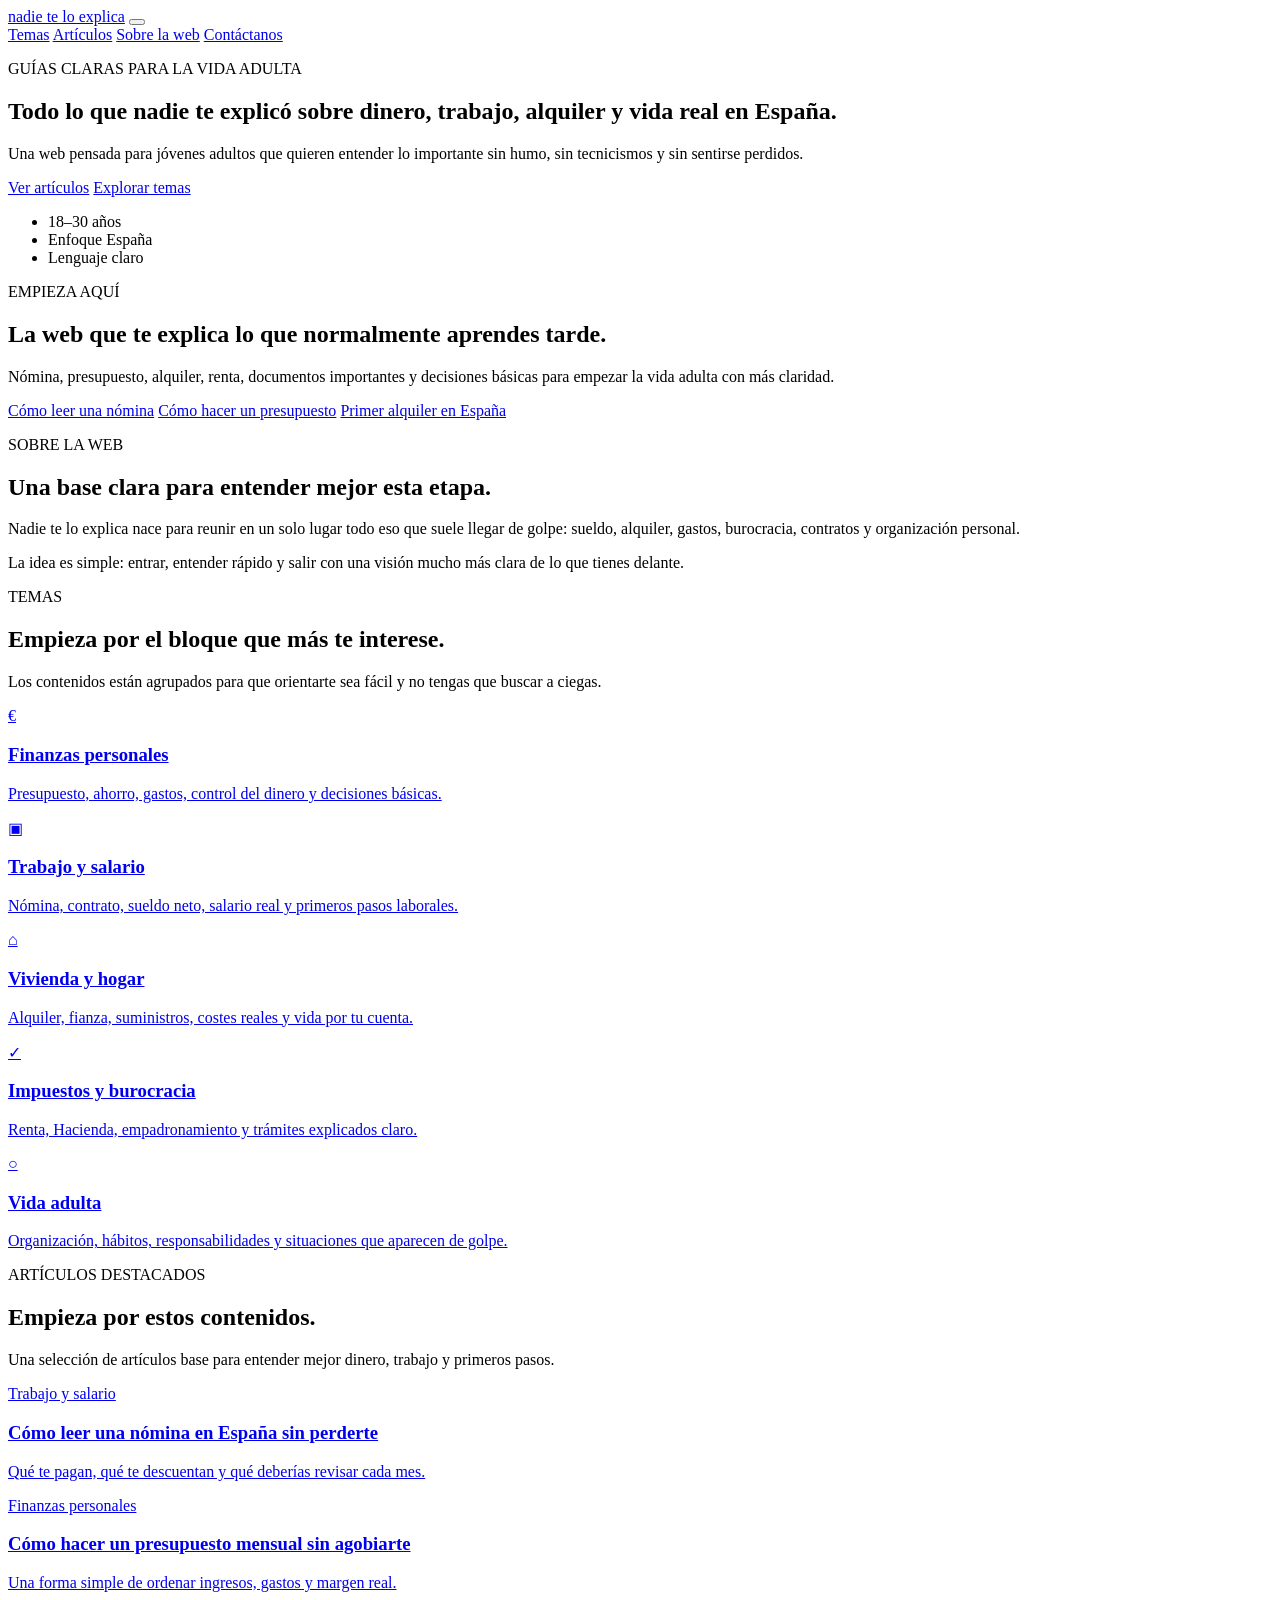
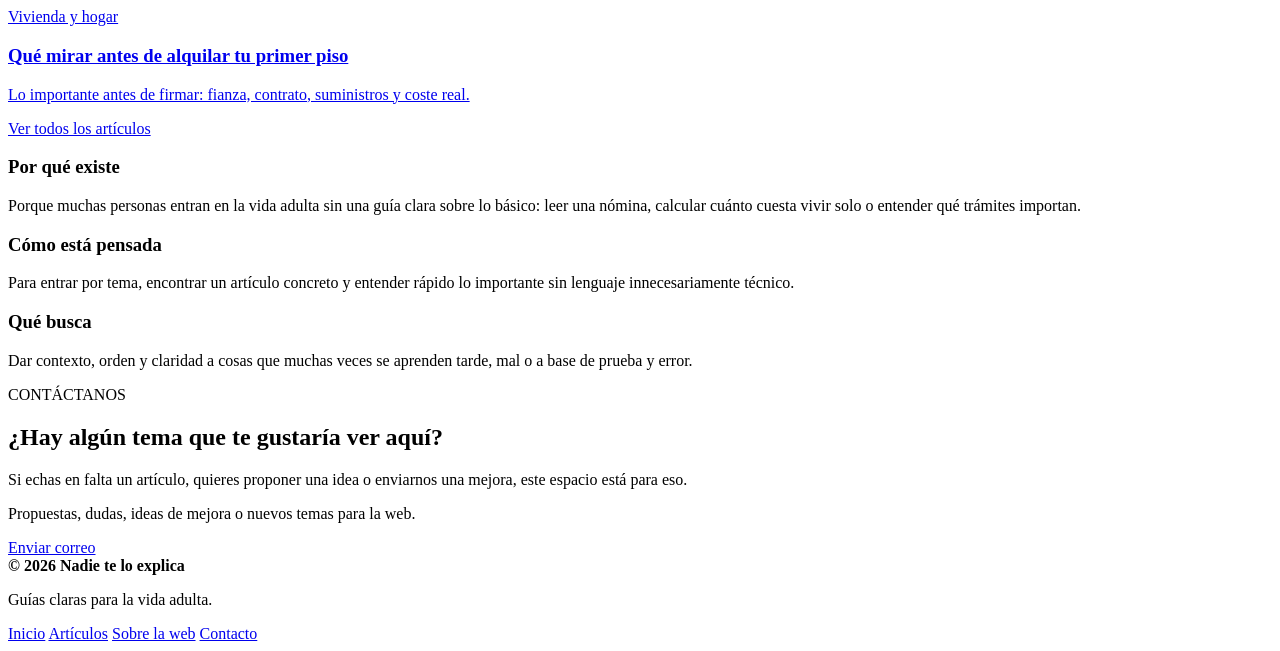
==== commit 5fb00234: "Update index.html" ====
--- a/index.html
+++ b/index.html
@@ -3,340 +3,238 @@
 <head>
   <meta charset="UTF-8" />
   <meta name="viewport" content="width=device-width, initial-scale=1.0" />
-  <title>Nadie te lo explica</title>
+  <title>Nadie te lo explica | Guías claras para la vida adulta</title>
   <meta
     name="description"
-    content="Guías claras sobre finanzas, inversiones, vivienda, trabajo e impuestos para entender mejor la vida adulta en España."
+    content="Guías claras sobre dinero, trabajo, vivienda, impuestos y vida adulta en España. Explicado fácil, útil y sin tecnicismos."
   />
-  <link rel="preconnect" href="https://fonts.googleapis.com" />
-  <link rel="preconnect" href="https://fonts.gstatic.com" crossorigin />
-  <link
-    href="https://fonts.googleapis.com/css2?family=Inter:wght@400;500;600;700;800&display=swap"
-    rel="stylesheet"
-  />
-  <link rel="stylesheet" href="style.css" />
+  <link rel="stylesheet" href="assets/css/main.css" />
 </head>
 <body>
   <header class="site-header" id="top">
-    <div class="container header-shell">
-      <a href="index.html" class="brand" aria-label="Ir a inicio">
-        <span class="brand-mark">n</span>
-        <span class="brand-text">nadie te lo explica</span>
-      </a>
-
-      <button
-        class="nav-toggle"
-        aria-label="Abrir menú"
-        aria-expanded="false"
-        aria-controls="site-nav"
-      >
+    <div class="container header-inner">
+      <a href="index.html" class="brand">nadie te lo explica</a>
+
+      <button class="nav-toggle" type="button" aria-label="Abrir menú" aria-expanded="false">
         <span></span>
         <span></span>
         <span></span>
       </button>
 
-      <nav class="site-nav" id="site-nav">
+      <nav class="site-nav" aria-label="Principal">
         <a href="#temas">Temas</a>
         <a href="articulos.html">Artículos</a>
-        <a href="#contacto">Contáctanos</a>
+        <a href="#sobre">Sobre la web</a>
+        <a href="#contacto" class="nav-cta">Contáctanos</a>
       </nav>
     </div>
   </header>
 
   <main>
-    <!-- HERO -->
-    <section class="hero">
+    <section class="hero section">
       <div class="container hero-grid">
         <div class="hero-copy">
           <p class="eyebrow">GUÍAS CLARAS PARA LA VIDA ADULTA</p>
-          <h1>
-            nadie te lo explica
-            <span>así de claro</span>
-          </h1>
-          <p class="hero-text">
-            Todo lo que deberías saber sobre finanzas, inversiones, vivienda,
-            trabajo, impuestos y trámites cotidianos en España. Sin humo, sin
-            tecnicismos y sin sentirte perdido.
+          <h1>Todo lo que nadie te explicó sobre dinero, trabajo, alquiler y vida real en España.</h1>
+          <p class="lead">
+            Una web pensada para jóvenes adultos que quieren entender lo importante sin humo,
+            sin tecnicismos y sin sentirse perdidos.
           </p>
 
           <div class="hero-actions">
-            <a href="#temas" class="btn btn-primary">Explorar temas</a>
-            <a href="articulos.html" class="btn btn-secondary">Ver artículos</a>
+            <a href="articulos.html" class="btn btn-primary">Ver artículos</a>
+            <a href="#temas" class="btn btn-secondary">Explorar temas</a>
           </div>
 
-          <ul class="hero-points" aria-label="Ventajas principales">
-            <li>Explicado con lenguaje claro</li>
-            <li>Enfocado a jóvenes adultos</li>
-            <li>Hecho para aplicar de verdad</li>
+          <ul class="hero-tags" aria-label="Características de la web">
+            <li>18–30 años</li>
+            <li>Enfoque España</li>
+            <li>Lenguaje claro</li>
           </ul>
         </div>
 
-        <div class="hero-card">
-          <div class="hero-card-badge">Empieza aquí</div>
-          <h2>La web que te explica lo que nadie te enseñó.</h2>
-          <p>
-            Contenido útil para entender tu nómina, hacer un presupuesto,
-            alquilar tu primer piso o no liarte con la renta.
-          </p>
-
-          <div class="hero-tags">
-            <span>Finanzas personales</span>
-            <span>Inversiones</span>
-            <span>Vivienda y hogar</span>
-            <span>Trabajo y salario</span>
-            <span>Impuestos y burocracia</span>
+        <aside class="hero-card" aria-label="Empieza aquí">
+          <p class="card-label">EMPIEZA AQUÍ</p>
+          <h2>La web que te explica lo que normalmente aprendes tarde.</h2>
+          <p>
+            Nómina, presupuesto, alquiler, renta, documentos importantes y decisiones básicas
+            para empezar la vida adulta con más claridad.
+          </p>
+
+          <div class="quick-links">
+            <a href="articulos/como-leer-una-nomina-espana.html">Cómo leer una nómina</a>
+            <a href="articulos.html?tema=finanzas-personales">Cómo hacer un presupuesto</a>
+            <a href="articulos.html?tema=vivienda-y-hogar">Primer alquiler en España</a>
           </div>
-        </div>
-      </div>
-    </section>
-
-    <!-- SOBRE LA WEB -->
-    <section class="about section" id="sobre-web">
-      <div class="container">
-        <div class="section-heading compact">
-          <p class="section-kicker">SOBRE LA WEB</p>
-          <h2>Una guía sencilla para entender mejor la vida adulta.</h2>
-          <p>
-            Esta web nace para explicar de forma clara todo aquello que casi
-            nadie enseña: cómo organizar tu dinero, entender tu sueldo,
-            alquilar, hacer trámites o empezar a invertir con criterio.
-          </p>
-        </div>
-
-        <div class="about-grid">
-          <article class="about-card">
-            <div class="about-icon">◎</div>
-            <h3>Qué encontrarás</h3>
-            <p>
-              Artículos prácticos, directos y ordenados por temas para que
-              encuentres rápido justo lo que necesitas.
-            </p>
-          </article>
-
-          <article class="about-card">
-            <div class="about-icon">◉</div>
-            <h3>Cómo está pensado</h3>
-            <p>
-              Para leer sin agobio: bloques claros, buen espacio entre secciones
-              y una navegación simple desde móvil y ordenador.
-            </p>
-          </article>
-
-          <article class="about-card">
-            <div class="about-icon">◌</div>
-            <h3>Para quién es</h3>
-            <p>
-              Para jóvenes adultos que quieren entender mejor su día a día sin
-              tener que descifrar lenguaje técnico ni información dispersa.
-            </p>
-          </article>
-        </div>
-      </div>
-    </section>
-
-    <!-- TEMAS -->
-    <section class="topics section" id="temas">
+        </aside>
+      </div>
+    </section>
+
+    <section class="about-intro section section-soft">
+      <div class="container about-intro-grid">
+        <div>
+          <p class="eyebrow">SOBRE LA WEB</p>
+          <h2>Una base clara para entender mejor esta etapa.</h2>
+        </div>
+        <div>
+          <p>
+            Nadie te lo explica nace para reunir en un solo lugar todo eso que suele llegar
+            de golpe: sueldo, alquiler, gastos, burocracia, contratos y organización personal.
+          </p>
+          <p>
+            La idea es simple: entrar, entender rápido y salir con una visión mucho más clara
+            de lo que tienes delante.
+          </p>
+        </div>
+      </div>
+    </section>
+
+    <section id="temas" class="topics section">
       <div class="container">
         <div class="section-heading">
-          <p class="section-kicker">TEMAS PRINCIPALES</p>
-          <h2>Empieza por el tema que más te preocupa.</h2>
-          <p>
-            Cada bloque agrupa artículos relacionados para que navegar sea más
-            fácil y entiendas rápidamente de qué va cada contenido.
+          <p class="eyebrow">TEMAS</p>
+          <h2>Empieza por el bloque que más te interese.</h2>
+          <p>
+            Los contenidos están agrupados para que orientarte sea fácil y no tengas que buscar
+            a ciegas.
           </p>
         </div>
 
         <div class="topics-grid">
           <a class="topic-card" href="articulos.html?tema=finanzas-personales">
-            <div class="topic-top">
-              <div class="topic-emoji">💸</div>
-              <span class="topic-arrow">→</span>
-            </div>
+            <span class="topic-icon">€</span>
             <h3>Finanzas personales</h3>
-            <p>
-              Presupuesto, ahorro, gastos, control del dinero y hábitos básicos
-              para organizarte mejor.
-            </p>
-          </a>
-
-          <a class="topic-card" href="articulos.html?tema=inversiones">
-            <div class="topic-top">
-              <div class="topic-emoji">📈</div>
-              <span class="topic-arrow">→</span>
-            </div>
-            <h3>Inversiones</h3>
-            <p>
-              Primeros pasos para invertir con criterio, entender riesgos y
-              evitar humo financiero.
-            </p>
+            <p>Presupuesto, ahorro, gastos, control del dinero y decisiones básicas.</p>
+          </a>
+
+          <a class="topic-card" href="articulos.html?tema=trabajo-y-salario">
+            <span class="topic-icon">▣</span>
+            <h3>Trabajo y salario</h3>
+            <p>Nómina, contrato, sueldo neto, salario real y primeros pasos laborales.</p>
           </a>
 
           <a class="topic-card" href="articulos.html?tema=vivienda-y-hogar">
-            <div class="topic-top">
-              <div class="topic-emoji">🏠</div>
-              <span class="topic-arrow">→</span>
-            </div>
+            <span class="topic-icon">⌂</span>
             <h3>Vivienda y hogar</h3>
-            <p>
-              Alquiler, facturas, suministros, mudanzas, contratos y todo lo que
-              implica vivir por tu cuenta.
-            </p>
-          </a>
-
-          <a class="topic-card" href="articulos.html?tema=trabajo-y-salario">
-            <div class="topic-top">
-              <div class="topic-emoji">💼</div>
-              <span class="topic-arrow">→</span>
-            </div>
-            <h3>Trabajo y salario</h3>
-            <p>
-              Nóminas, contratos, sueldo neto, derechos laborales y claves para
-              entender tu vida profesional.
-            </p>
+            <p>Alquiler, fianza, suministros, costes reales y vida por tu cuenta.</p>
           </a>
 
           <a class="topic-card" href="articulos.html?tema=impuestos-y-burocracia">
-            <div class="topic-top">
-              <div class="topic-emoji">🧾</div>
-              <span class="topic-arrow">→</span>
-            </div>
+            <span class="topic-icon">✓</span>
             <h3>Impuestos y burocracia</h3>
-            <p>
-              Renta, Hacienda, empadronamiento, trámites útiles y papeleo
-              explicado con claridad.
-            </p>
-          </a>
-        </div>
-      </div>
-    </section>
-
-    <!-- CTA ARTÍCULOS -->
-    <section class="featured-link section">
-      <div class="container">
-        <div class="featured-box">
-          <div class="featured-copy">
-            <p class="section-kicker">ARTÍCULOS</p>
-            <h2>Prefieres ir directamente al contenido.</h2>
-            <p>
-              Puedes entrar en la página de artículos y buscar por nombre o por
-              tema para encontrar lo que necesitas más rápido.
-            </p>
-          </div>
-          <a href="articulos.html" class="btn btn-primary">Ir a artículos</a>
-        </div>
-      </div>
-    </section>
-
-    <!-- CONTACTO -->
-    <section class="contact section" id="contacto">
+            <p>Renta, Hacienda, empadronamiento y trámites explicados claro.</p>
+          </a>
+
+          <a class="topic-card" href="articulos.html?tema=vida-adulta">
+            <span class="topic-icon">○</span>
+            <h3>Vida adulta</h3>
+            <p>Organización, hábitos, responsabilidades y situaciones que aparecen de golpe.</p>
+          </a>
+        </div>
+      </div>
+    </section>
+
+    <section class="featured section">
       <div class="container">
         <div class="section-heading">
-          <p class="section-kicker">CONTACTO</p>
-          <h2>¿Hay un tema que quieres que expliquemos?</h2>
-          <p>
-            Escríbenos si hay una duda de vida adulta que te gustaría ver en la
-            web: nómina, alquiler, impuestos, ahorro, inversión o cualquier
-            trámite que se haga bola.
-          </p>
-        </div>
-
-        <div class="contact-grid">
-          <aside class="contact-info">
-            <article class="contact-info-card">
-              <h3>Propón un tema</h3>
-              <p>
-                Dinos qué artículo te gustaría leer o qué problema te gustaría
-                entender mejor.
-              </p>
-            </article>
-
-            <article class="contact-info-card">
-              <h3>Corrige una guía</h3>
-              <p>
-                Si ves algo confuso, mejorable o desactualizado, lo revisamos.
-              </p>
-            </article>
-
-            <article class="contact-info-card">
-              <h3>Colaboraciones</h3>
-              <p>
-                También puedes escribirnos para propuestas, ideas o posibles
-                colaboraciones.
-              </p>
-            </article>
-          </aside>
-
-          <div class="contact-form-wrap">
-            <div class="form-intro">
-              <p class="section-kicker">ESCRÍBENOS</p>
-              <h3>Cuéntanos qué necesitas</h3>
-              <p>
-                Cuanto más claro sea el mensaje, más fácil será preparar
-                contenido útil.
-              </p>
-            </div>
-
-            <form class="contact-form" id="contactForm">
-              <div class="form-row">
-                <div class="field">
-                  <label for="nombre">Nombre</label>
-                  <input type="text" id="nombre" name="nombre" placeholder="Tu nombre" />
-                </div>
-
-                <div class="field">
-                  <label for="email">Email</label>
-                  <input type="email" id="email" name="email" placeholder="tu@email.com" />
-                </div>
-              </div>
-
-              <div class="form-row">
-                <div class="field">
-                  <label for="motivo">Motivo</label>
-                  <select id="motivo" name="motivo">
-                    <option value="">Selecciona una opción</option>
-                    <option value="tema">Proponer un tema</option>
-                    <option value="correccion">Corregir un artículo</option>
-                    <option value="colaboracion">Colaboración</option>
-                    <option value="otro">Otro</option>
-                  </select>
-                </div>
-
-                <div class="field">
-                  <label for="tema">Tema relacionado</label>
-                  <select id="tema" name="tema">
-                    <option value="">Selecciona un tema</option>
-                    <option value="finanzas-personales">Finanzas personales</option>
-                    <option value="inversiones">Inversiones</option>
-                    <option value="vivienda-y-hogar">Vivienda y hogar</option>
-                    <option value="trabajo-y-salario">Trabajo y salario</option>
-                    <option value="impuestos-y-burocracia">Impuestos y burocracia</option>
-                  </select>
-                </div>
-              </div>
-
-              <div class="field">
-                <label for="mensaje">Mensaje</label>
-                <textarea
-                  id="mensaje"
-                  name="mensaje"
-                  rows="6"
-                  placeholder="Escribe aquí tu mensaje"
-                ></textarea>
-              </div>
-
-              <div class="form-actions">
-                <button type="submit" class="btn btn-primary">Enviar mensaje</button>
-                <p class="form-note" id="formMessage" aria-live="polite"></p>
-              </div>
-            </form>
-          </div>
+          <p class="eyebrow">ARTÍCULOS DESTACADOS</p>
+          <h2>Empieza por estos contenidos.</h2>
+          <p>
+            Una selección de artículos base para entender mejor dinero, trabajo y primeros pasos.
+          </p>
+        </div>
+
+        <div class="articles-grid">
+          <a class="article-card" href="articulos/como-leer-una-nomina-espana.html">
+            <span class="article-topic">Trabajo y salario</span>
+            <h3>Cómo leer una nómina en España sin perderte</h3>
+            <p>Qué te pagan, qué te descuentan y qué deberías revisar cada mes.</p>
+          </a>
+
+          <a class="article-card" href="articulos.html?tema=finanzas-personales">
+            <span class="article-topic">Finanzas personales</span>
+            <h3>Cómo hacer un presupuesto mensual sin agobiarte</h3>
+            <p>Una forma simple de ordenar ingresos, gastos y margen real.</p>
+          </a>
+
+          <a class="article-card" href="articulos.html?tema=vivienda-y-hogar">
+            <span class="article-topic">Vivienda y hogar</span>
+            <h3>Qué mirar antes de alquilar tu primer piso</h3>
+            <p>Lo importante antes de firmar: fianza, contrato, suministros y coste real.</p>
+          </a>
+        </div>
+
+        <div class="section-footer">
+          <a href="articulos.html" class="btn btn-secondary">Ver todos los artículos</a>
+        </div>
+      </div>
+    </section>
+
+    <section id="sobre" class="about section section-soft">
+      <div class="container info-grid">
+        <article class="info-card">
+          <h3>Por qué existe</h3>
+          <p>
+            Porque muchas personas entran en la vida adulta sin una guía clara sobre lo básico:
+            leer una nómina, calcular cuánto cuesta vivir solo o entender qué trámites importan.
+          </p>
+        </article>
+
+        <article class="info-card">
+          <h3>Cómo está pensada</h3>
+          <p>
+            Para entrar por tema, encontrar un artículo concreto y entender rápido lo importante
+            sin lenguaje innecesariamente técnico.
+          </p>
+        </article>
+
+        <article class="info-card">
+          <h3>Qué busca</h3>
+          <p>
+            Dar contexto, orden y claridad a cosas que muchas veces se aprenden tarde, mal o
+            a base de prueba y error.
+          </p>
+        </article>
+      </div>
+    </section>
+
+    <section id="contacto" class="contact section">
+      <div class="container contact-shell">
+        <div class="contact-copy">
+          <p class="eyebrow">CONTÁCTANOS</p>
+          <h2>¿Hay algún tema que te gustaría ver aquí?</h2>
+          <p>
+            Si echas en falta un artículo, quieres proponer una idea o enviarnos una mejora,
+            este espacio está para eso.
+          </p>
+        </div>
+
+        <div class="contact-box">
+          <p>Propuestas, dudas, ideas de mejora o nuevos temas para la web.</p>
+          <a class="btn btn-primary" href="mailto:contacto@nadieteloexplica.com">
+            Enviar correo
+          </a>
         </div>
       </div>
     </section>
   </main>
 
-  <a href="#top" class="back-to-top" aria-label="Volver arriba">↑</a>
-
-  <script src="script.js"></script>
+  <footer class="site-footer">
+    <div class="container footer-inner">
+      <div>
+        <strong>© 2026 Nadie te lo explica</strong>
+        <p>Guías claras para la vida adulta.</p>
+      </div>
+
+      <nav class="footer-nav" aria-label="Footer">
+        <a href="index.html">Inicio</a>
+        <a href="articulos.html">Artículos</a>
+        <a href="#sobre">Sobre la web</a>
+        <a href="#contacto">Contacto</a>
+      </nav>
+    </div>
+  </footer>
+
+  <script src="assets/js/main.js"></script>
 </body>
 </html>
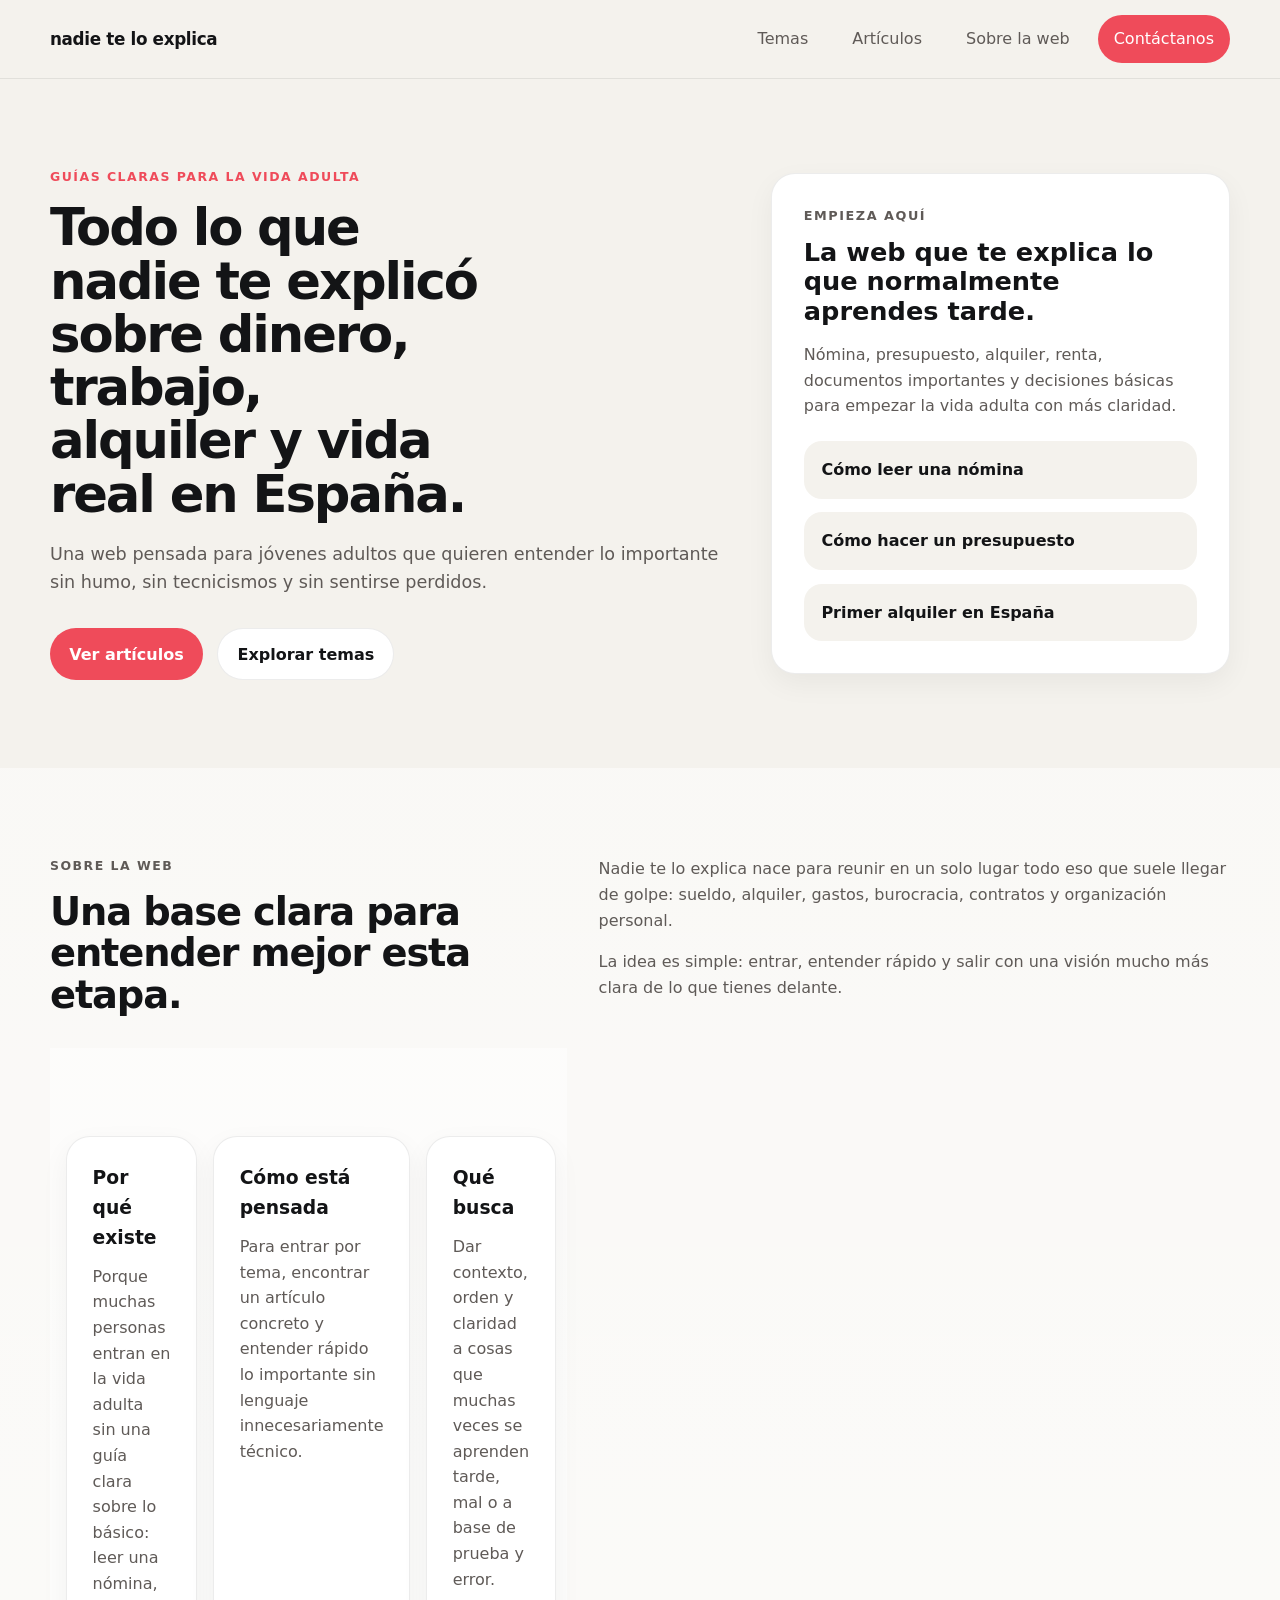
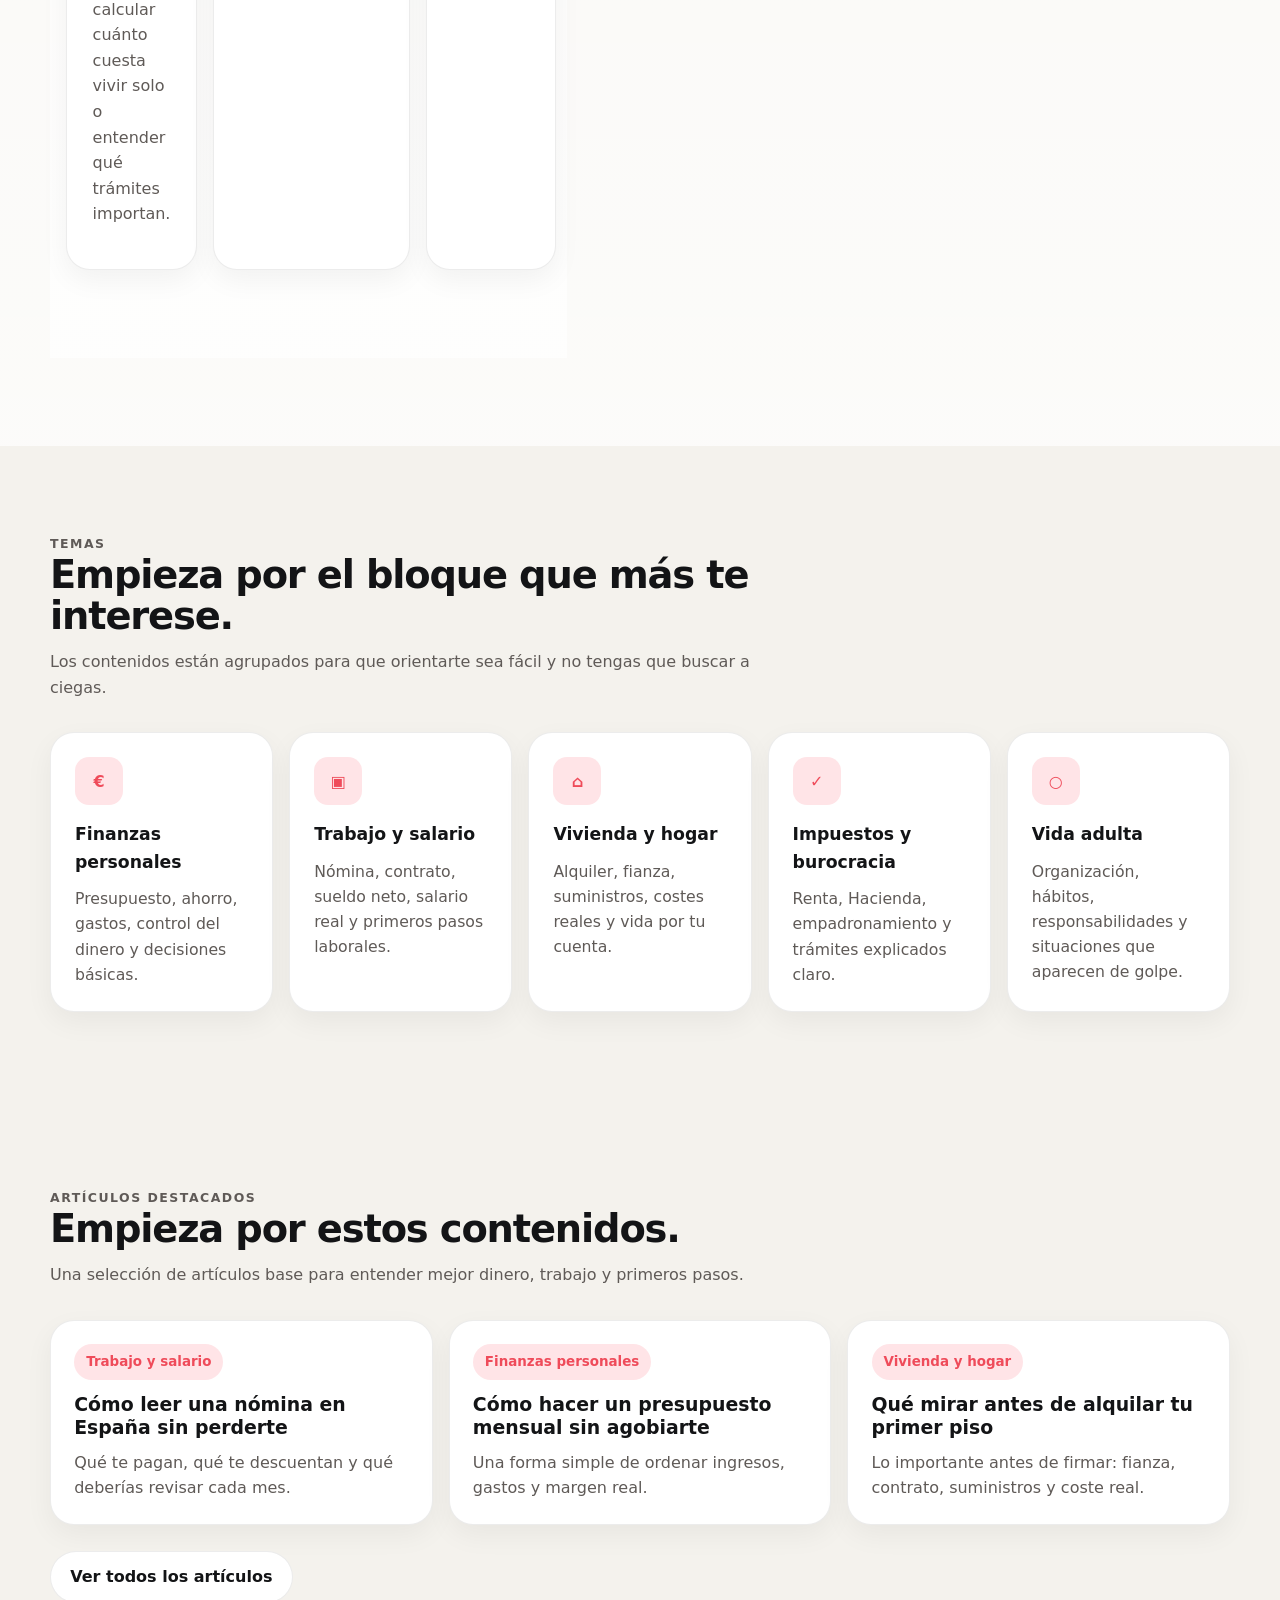
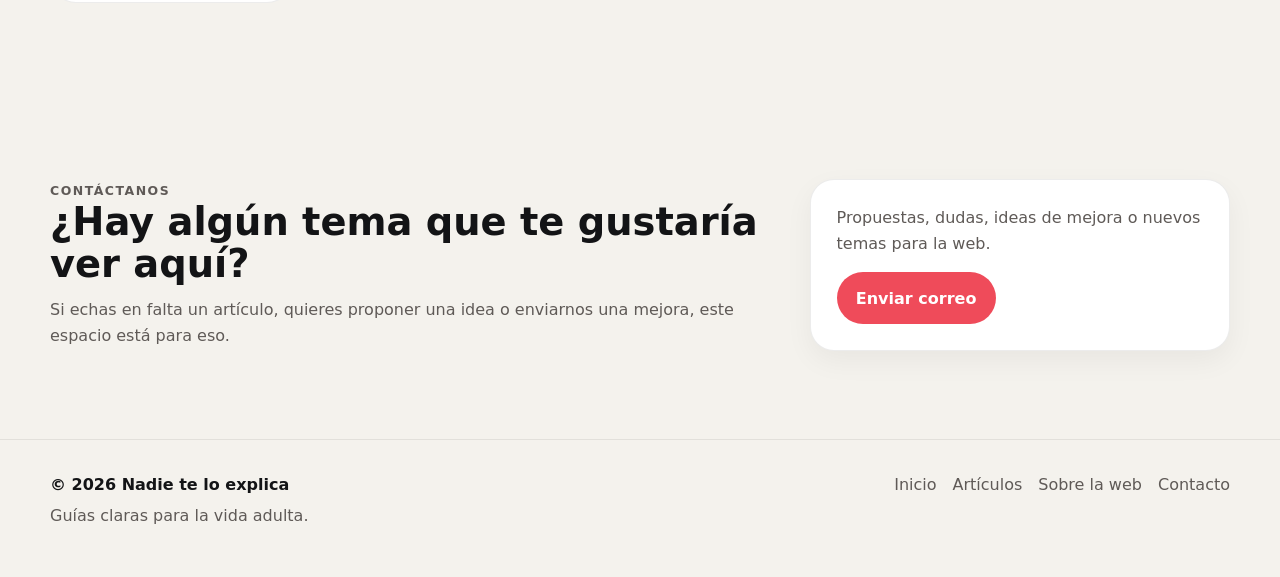
==== commit 962d0443: "Update index.html" ====
--- a/index.html
+++ b/index.html
@@ -45,12 +45,6 @@
             <a href="articulos.html" class="btn btn-primary">Ver artículos</a>
             <a href="#temas" class="btn btn-secondary">Explorar temas</a>
           </div>
-
-          <ul class="hero-tags" aria-label="Características de la web">
-            <li>18–30 años</li>
-            <li>Enfoque España</li>
-            <li>Lenguaje claro</li>
-          </ul>
         </div>
 
         <aside class="hero-card" aria-label="Empieza aquí">
@@ -86,6 +80,33 @@
             de lo que tienes delante.
           </p>
         </div>
+            <section id="sobre" class="about section section-soft">
+                <div class="container info-grid">
+                  <article class="info-card">
+                    <h3>Por qué existe</h3>
+                    <p>
+                      Porque muchas personas entran en la vida adulta sin una guía clara sobre lo básico:
+                      leer una nómina, calcular cuánto cuesta vivir solo o entender qué trámites importan.
+                    </p>
+                  </article>
+          
+                  <article class="info-card">
+                    <h3>Cómo está pensada</h3>
+                    <p>
+                      Para entrar por tema, encontrar un artículo concreto y entender rápido lo importante
+                      sin lenguaje innecesariamente técnico.
+                    </p>
+                  </article>
+          
+                  <article class="info-card">
+                    <h3>Qué busca</h3>
+                    <p>
+                      Dar contexto, orden y claridad a cosas que muchas veces se aprenden tarde, mal o
+                      a base de prueba y error.
+                    </p>
+                  </article>
+                </div>
+              </section>
       </div>
     </section>
 
@@ -167,34 +188,6 @@
         <div class="section-footer">
           <a href="articulos.html" class="btn btn-secondary">Ver todos los artículos</a>
         </div>
-      </div>
-    </section>
-
-    <section id="sobre" class="about section section-soft">
-      <div class="container info-grid">
-        <article class="info-card">
-          <h3>Por qué existe</h3>
-          <p>
-            Porque muchas personas entran en la vida adulta sin una guía clara sobre lo básico:
-            leer una nómina, calcular cuánto cuesta vivir solo o entender qué trámites importan.
-          </p>
-        </article>
-
-        <article class="info-card">
-          <h3>Cómo está pensada</h3>
-          <p>
-            Para entrar por tema, encontrar un artículo concreto y entender rápido lo importante
-            sin lenguaje innecesariamente técnico.
-          </p>
-        </article>
-
-        <article class="info-card">
-          <h3>Qué busca</h3>
-          <p>
-            Dar contexto, orden y claridad a cosas que muchas veces se aprenden tarde, mal o
-            a base de prueba y error.
-          </p>
-        </article>
       </div>
     </section>
 
--- a/assets/css/main.css
+++ b/assets/css/main.css
@@ -0,0 +1,702 @@
+:root {
+  --bg: #f4f2ed;
+  --surface: #fcfbf8;
+  --surface-2: #ffffff;
+  --text: #131416;
+  --muted: #5f5a57;
+  --border: rgba(19, 20, 22, 0.08);
+
+  --primary: #ef4b5a;
+  --primary-dark: #d93b4a;
+  --primary-soft: #ffe4e7;
+
+  --dark: #121723;
+  --shadow: 0 18px 50px rgba(0, 0, 0, 0.08);
+  --shadow-soft: 0 10px 28px rgba(0, 0, 0, 0.05);
+
+  --radius-xl: 32px;
+  --radius-lg: 24px;
+  --radius-md: 18px;
+  --radius-sm: 12px;
+
+  --container: 1180px;
+  --transition: 180ms ease;
+}
+
+*,
+*::before,
+*::after {
+  box-sizing: border-box;
+}
+
+html {
+  scroll-behavior: smooth;
+}
+
+body {
+  margin: 0;
+  font-family: Inter, system-ui, -apple-system, BlinkMacSystemFont, "Segoe UI", sans-serif;
+  background: var(--bg);
+  color: var(--text);
+  line-height: 1.6;
+}
+
+img {
+  max-width: 100%;
+  display: block;
+}
+
+a {
+  color: inherit;
+  text-decoration: none;
+}
+
+button,
+input {
+  font: inherit;
+}
+
+.container {
+  width: min(var(--container), calc(100% - 2rem));
+  margin: 0 auto;
+}
+
+.section {
+  padding: 5.5rem 0;
+}
+
+.section-soft {
+  background: linear-gradient(180deg, rgba(255,255,255,0.5), rgba(255,255,255,0.7));
+}
+
+.eyebrow {
+  margin: 0 0 0.9rem;
+  color: var(--primary);
+  font-size: 0.78rem;
+  font-weight: 800;
+  letter-spacing: 0.12em;
+  text-transform: uppercase;
+}
+
+.lead {
+  font-size: 1.1rem;
+  color: var(--muted);
+}
+
+.sr-only {
+  position: absolute;
+  width: 1px;
+  height: 1px;
+  overflow: hidden;
+  clip-path: inset(50%);
+  white-space: nowrap;
+}
+
+/* Header */
+.site-header {
+  position: sticky;
+  top: 0;
+  z-index: 100;
+  backdrop-filter: blur(14px);
+  background: rgba(244, 242, 237, 0.82);
+  border-bottom: 1px solid var(--border);
+}
+
+.header-inner {
+  display: flex;
+  align-items: center;
+  justify-content: space-between;
+  min-height: 78px;
+  gap: 1rem;
+}
+
+.brand {
+  font-weight: 900;
+  letter-spacing: -0.02em;
+  font-size: 1.05rem;
+}
+
+.site-nav {
+  display: flex;
+  align-items: center;
+  gap: 0.75rem;
+}
+
+.site-nav a {
+  padding: 0.7rem 1rem;
+  border-radius: 999px;
+  color: var(--muted);
+  transition: background var(--transition), color var(--transition);
+}
+
+.site-nav a:hover,
+.site-nav a.is-active {
+  background: rgba(19, 20, 22, 0.05);
+  color: var(--text);
+}
+
+.nav-cta {
+  background: var(--primary);
+  color: #fff !important;
+}
+
+.nav-cta:hover {
+  background: var(--primary-dark) !important;
+}
+
+.nav-toggle {
+  display: none;
+  width: 48px;
+  height: 48px;
+  border: 1px solid var(--border);
+  border-radius: 14px;
+  background: var(--surface-2);
+  align-items: center;
+  justify-content: center;
+  flex-direction: column;
+  gap: 4px;
+  cursor: pointer;
+}
+
+.nav-toggle span {
+  display: block;
+  width: 18px;
+  height: 2px;
+  border-radius: 999px;
+  background: var(--text);
+}
+
+/* Buttons */
+.btn {
+  display: inline-flex;
+  align-items: center;
+  justify-content: center;
+  min-height: 52px;
+  padding: 0 1.2rem;
+  border-radius: 999px;
+  font-weight: 700;
+  transition: transform var(--transition), background var(--transition), border-color var(--transition);
+}
+
+.btn:hover {
+  transform: translateY(-1px);
+}
+
+.btn-primary {
+  background: var(--primary);
+  color: #fff;
+}
+
+.btn-primary:hover {
+  background: var(--primary-dark);
+}
+
+.btn-secondary {
+  background: var(--surface-2);
+  border: 1px solid var(--border);
+  color: var(--text);
+}
+
+.text-button {
+  background: none;
+  border: 0;
+  color: var(--primary);
+  font-weight: 700;
+  cursor: pointer;
+  padding: 0;
+}
+
+/* Hero */
+.hero-grid {
+  display: grid;
+  grid-template-columns: 1.2fr 0.8fr;
+  gap: 2rem;
+  align-items: center;
+}
+
+.hero-copy h1 {
+  margin: 0 0 1.2rem;
+  font-size: clamp(2.2rem, 4vw, 4.4rem);
+  line-height: 1.04;
+  letter-spacing: -0.04em;
+  max-width: 12ch;
+}
+
+.hero-copy p {
+  max-width: 60ch;
+}
+
+.hero-actions {
+  display: flex;
+  flex-wrap: wrap;
+  gap: 0.9rem;
+  margin-top: 2rem;
+}
+
+.hero-tags {
+  display: flex;
+  flex-wrap: wrap;
+  gap: 0.75rem;
+  list-style: none;
+  padding: 0;
+  margin: 1.5rem 0 0;
+}
+
+.hero-tags li {
+  background: var(--surface-2);
+  border: 1px solid var(--border);
+  border-radius: 999px;
+  padding: 0.6rem 0.95rem;
+  font-weight: 600;
+  color: var(--muted);
+}
+
+.hero-card,
+.contact-box,
+.sidebar-block,
+.info-card,
+.topic-card,
+.article-card,
+.empty-state {
+  background: var(--surface-2);
+  border: 1px solid var(--border);
+  border-radius: var(--radius-lg);
+  box-shadow: var(--shadow-soft);
+}
+
+.hero-card {
+  padding: 2rem;
+}
+
+.card-label {
+  margin: 0 0 0.7rem;
+  color: var(--primary);
+  font-weight: 800;
+  font-size: 0.8rem;
+  letter-spacing: 0.12em;
+  text-transform: uppercase;
+}
+
+.hero-card h2 {
+  margin: 0 0 1rem;
+  font-size: 1.6rem;
+  line-height: 1.15;
+}
+
+.hero-card p {
+  color: var(--muted);
+}
+
+.quick-links {
+  display: grid;
+  gap: 0.85rem;
+  margin-top: 1.4rem;
+}
+
+.quick-links a {
+  padding: 1rem 1.1rem;
+  border-radius: var(--radius-md);
+  background: var(--bg);
+  font-weight: 700;
+  transition: background var(--transition), transform var(--transition);
+}
+
+.quick-links a:hover {
+  background: var(--primary-soft);
+  transform: translateY(-1px);
+}
+
+/* Shared heading */
+.section-heading {
+  max-width: 720px;
+  margin-bottom: 2rem;
+}
+
+.section-heading h2 {
+  margin: 0 0 0.8rem;
+  font-size: clamp(1.8rem, 3vw, 3rem);
+  line-height: 1.08;
+  letter-spacing: -0.03em;
+}
+
+.section-heading p {
+  margin: 0;
+  color: var(--muted);
+}
+
+/* About intro */
+.about-intro-grid {
+  display: grid;
+  grid-template-columns: 0.9fr 1.1fr;
+  gap: 2rem;
+  align-items: start;
+}
+
+.about-intro-grid h2 {
+  margin: 0;
+  font-size: clamp(1.8rem, 3vw, 3rem);
+  line-height: 1.08;
+  letter-spacing: -0.03em;
+}
+
+.about-intro-grid p {
+  margin-top: 0;
+  color: var(--muted);
+}
+
+/* Topics */
+.topics-grid {
+  display: grid;
+  grid-template-columns: repeat(5, 1fr);
+  gap: 1rem;
+}
+
+.topic-card {
+  display: block;
+  padding: 1.5rem;
+  transition: transform var(--transition), border-color var(--transition), box-shadow var(--transition);
+}
+
+.topic-card:hover {
+  transform: translateY(-3px);
+  border-color: rgba(239, 75, 90, 0.22);
+  box-shadow: var(--shadow);
+}
+
+.topic-icon {
+  display: inline-grid;
+  place-items: center;
+  width: 48px;
+  height: 48px;
+  margin-bottom: 1rem;
+  background: var(--primary-soft);
+  color: var(--primary);
+  border-radius: 14px;
+  font-weight: 900;
+}
+
+.topic-card h3 {
+  margin: 0 0 0.6rem;
+  font-size: 1.08rem;
+}
+
+.topic-card p {
+  margin: 0;
+  color: var(--muted);
+  font-size: 0.98rem;
+}
+
+/* Articles cards */
+.articles-grid {
+  display: grid;
+  grid-template-columns: repeat(3, 1fr);
+  gap: 1rem;
+}
+
+.article-card {
+  display: block;
+  padding: 1.45rem;
+  transition: transform var(--transition), box-shadow var(--transition), border-color var(--transition);
+}
+
+.article-card:hover {
+  transform: translateY(-3px);
+  box-shadow: var(--shadow);
+  border-color: rgba(239, 75, 90, 0.2);
+}
+
+.article-topic {
+  display: inline-block;
+  margin-bottom: 0.85rem;
+  padding: 0.45rem 0.75rem;
+  background: var(--primary-soft);
+  color: var(--primary);
+  border-radius: 999px;
+  font-size: 0.84rem;
+  font-weight: 800;
+}
+
+.article-card h3 {
+  margin: 0 0 0.7rem;
+  font-size: 1.18rem;
+  line-height: 1.2;
+}
+
+.article-card p {
+  margin: 0;
+  color: var(--muted);
+}
+
+.section-footer {
+  margin-top: 1.6rem;
+}
+
+/* Info grid */
+.info-grid {
+  display: grid;
+  grid-template-columns: repeat(3, 1fr);
+  gap: 1rem;
+}
+
+.info-card {
+  padding: 1.6rem;
+}
+
+.info-card h3 {
+  margin-top: 0;
+  margin-bottom: 0.7rem;
+}
+
+/* Contact */
+.contact-shell {
+  display: grid;
+  grid-template-columns: 1fr 420px;
+  gap: 1.2rem;
+  align-items: center;
+}
+
+.contact-copy h2 {
+  margin: 0 0 0.8rem;
+  font-size: clamp(1.8rem, 3vw, 3rem);
+  line-height: 1.08;
+}
+
+.contact-copy p {
+  margin: 0;
+  color: var(--muted);
+}
+
+.contact-box {
+  padding: 1.6rem;
+}
+
+.contact-box p {
+  margin-top: 0;
+  color: var(--muted);
+}
+
+/* Footer */
+.site-footer {
+  padding: 2rem 0 3rem;
+  border-top: 1px solid var(--border);
+}
+
+.footer-inner {
+  display: flex;
+  justify-content: space-between;
+  gap: 1rem;
+  align-items: flex-start;
+}
+
+.footer-inner p {
+  margin: 0.35rem 0 0;
+  color: var(--muted);
+}
+
+.footer-nav {
+  display: flex;
+  flex-wrap: wrap;
+  gap: 1rem;
+}
+
+.footer-nav a {
+  color: var(--muted);
+}
+
+/* Listing page */
+.listing-layout {
+  display: grid;
+  grid-template-columns: 360px 1fr;
+  gap: 1.4rem;
+  align-items: start;
+}
+
+.listing-sidebar {
+  position: sticky;
+  top: 100px;
+}
+
+.listing-sidebar h1 {
+  margin: 0 0 1rem;
+  font-size: clamp(2rem, 3vw, 3.2rem);
+  line-height: 1.05;
+  letter-spacing: -0.035em;
+}
+
+.listing-sidebar p {
+  color: var(--muted);
+}
+
+.sidebar-block {
+  margin-top: 1.4rem;
+  padding: 1.25rem;
+}
+
+.sidebar-block h2 {
+  margin-top: 0;
+  margin-bottom: 1rem;
+  font-size: 1rem;
+}
+
+.filter-list {
+  display: flex;
+  flex-wrap: wrap;
+  gap: 0.65rem;
+}
+
+.filter-chip {
+  border: 1px solid var(--border);
+  background: var(--bg);
+  color: var(--text);
+  border-radius: 999px;
+  padding: 0.72rem 0.95rem;
+  cursor: pointer;
+  font-weight: 700;
+  transition: all var(--transition);
+}
+
+.filter-chip:hover,
+.filter-chip.is-active {
+  background: var(--primary);
+  color: #fff;
+  border-color: var(--primary);
+}
+
+.search-panel {
+  display: flex;
+  align-items: center;
+  justify-content: space-between;
+  gap: 1rem;
+  background: var(--surface-2);
+  border: 1px solid var(--border);
+  border-radius: var(--radius-lg);
+  box-shadow: var(--shadow-soft);
+  padding: 1rem;
+  margin-bottom: 1rem;
+}
+
+.search-box {
+  flex: 1;
+}
+
+.search-box input {
+  width: 100%;
+  min-height: 56px;
+  border: 1px solid var(--border);
+  background: var(--bg);
+  border-radius: 16px;
+  padding: 0 1rem;
+  outline: none;
+}
+
+.search-box input:focus {
+  border-color: rgba(239, 75, 90, 0.5);
+  box-shadow: 0 0 0 4px rgba(239, 75, 90, 0.12);
+}
+
+.results-meta {
+  white-space: nowrap;
+  color: var(--muted);
+}
+
+.active-filter-row {
+  display: flex;
+  align-items: center;
+  gap: 0.6rem;
+  margin-bottom: 1rem;
+  color: var(--muted);
+}
+
+.active-filter-label {
+  font-weight: 600;
+}
+
+#currentFilterText {
+  color: var(--text);
+}
+
+.listing-grid {
+  grid-template-columns: repeat(2, 1fr);
+}
+
+.article-item[hidden] {
+  display: none !important;
+}
+
+.empty-state {
+  padding: 2rem;
+  text-align: center;
+}
+
+.empty-state h2 {
+  margin-top: 0;
+}
+
+/* Responsive */
+@media (max-width: 1080px) {
+  .topics-grid,
+  .articles-grid,
+  .info-grid,
+  .listing-grid {
+    grid-template-columns: repeat(2, 1fr);
+  }
+
+  .hero-grid,
+  .about-intro-grid,
+  .contact-shell,
+  .listing-layout {
+    grid-template-columns: 1fr;
+  }
+
+  .listing-sidebar {
+    position: static;
+  }
+}
+
+@media (max-width: 760px) {
+  .section {
+    padding: 4.2rem 0;
+  }
+
+  .site-nav {
+    position: absolute;
+    top: calc(100% + 0.5rem);
+    right: 1rem;
+    left: 1rem;
+    display: none;
+    flex-direction: column;
+    align-items: stretch;
+    background: var(--surface-2);
+    border: 1px solid var(--border);
+    border-radius: 20px;
+    padding: 0.7rem;
+    box-shadow: var(--shadow);
+  }
+
+  .site-nav.is-open {
+    display: flex;
+  }
+
+  .nav-toggle {
+    display: inline-flex;
+  }
+
+  .hero-copy h1,
+  .listing-sidebar h1 {
+    max-width: none;
+  }
+
+  .topics-grid,
+  .articles-grid,
+  .info-grid,
+  .listing-grid {
+    grid-template-columns: 1fr;
+  }
+
+  .search-panel,
+  .footer-inner,
+  .active-filter-row {
+    flex-direction: column;
+    align-items: flex-start;
+  }
+}
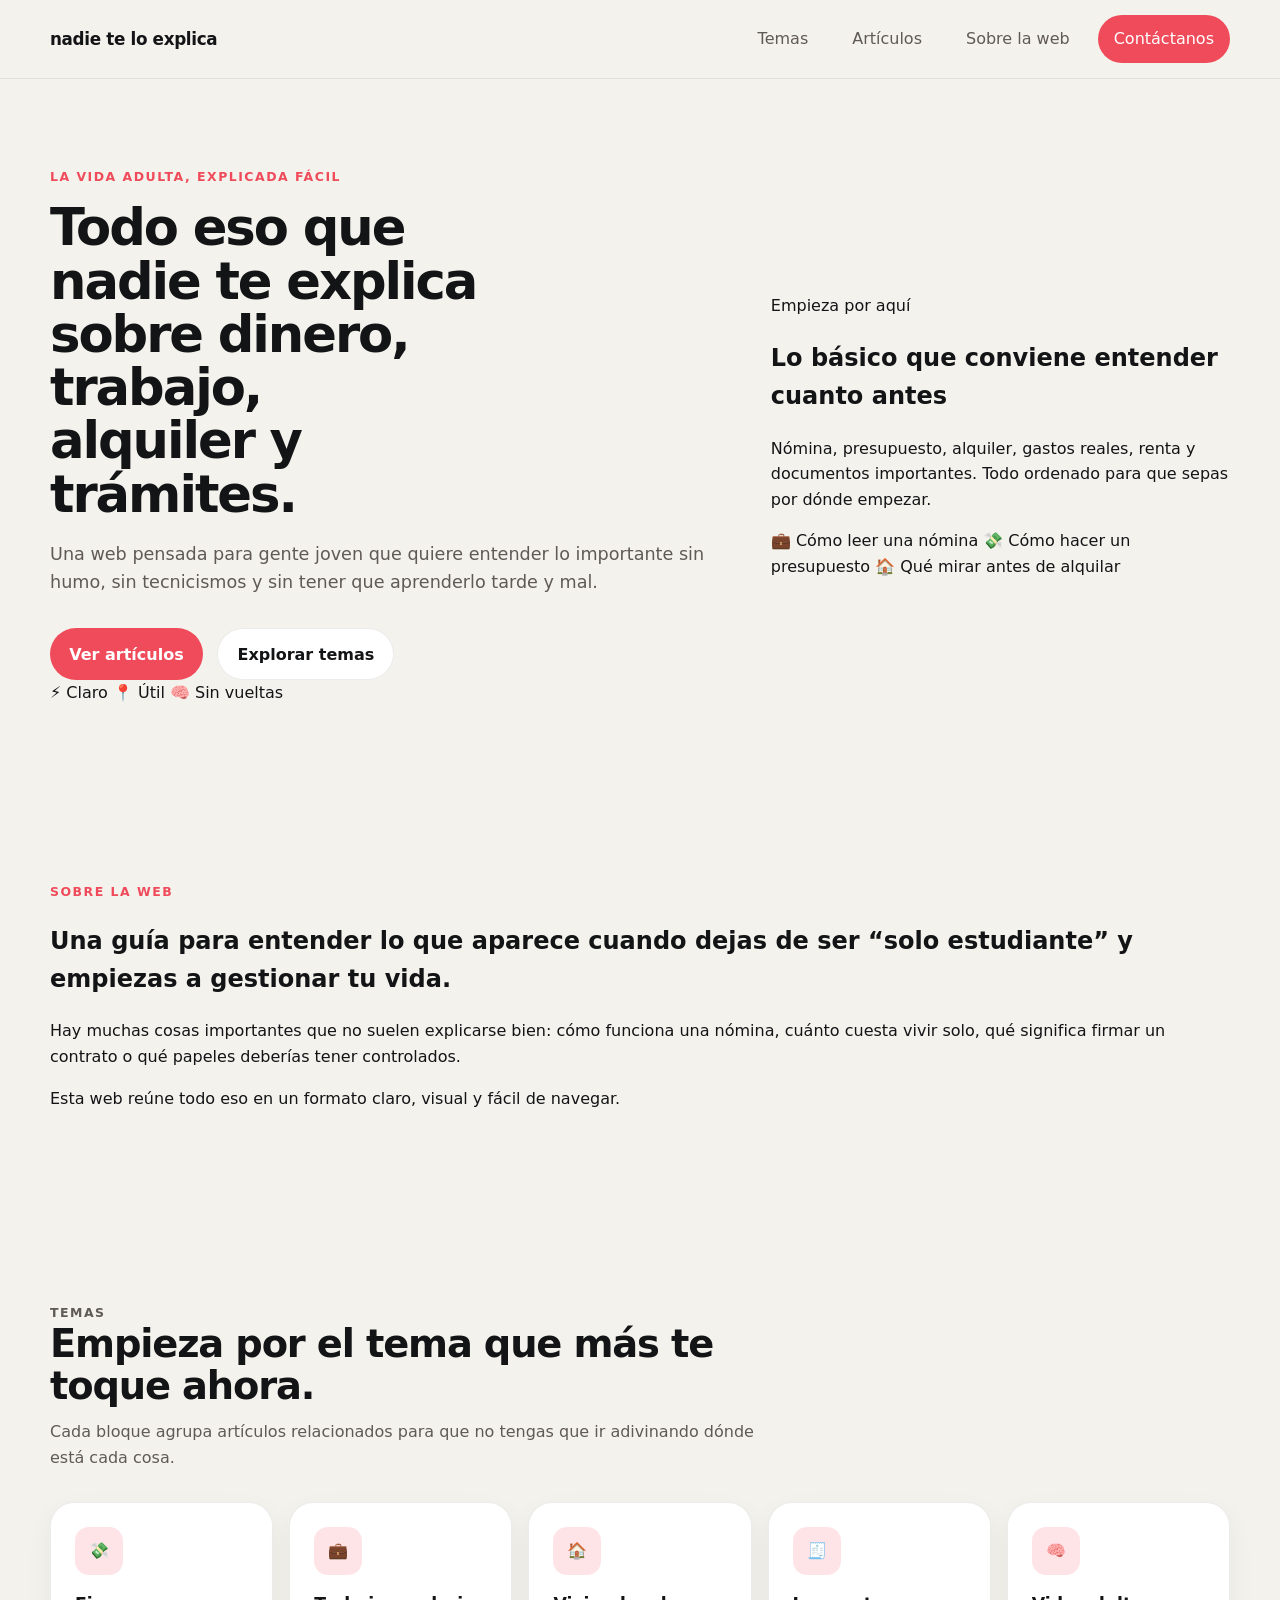
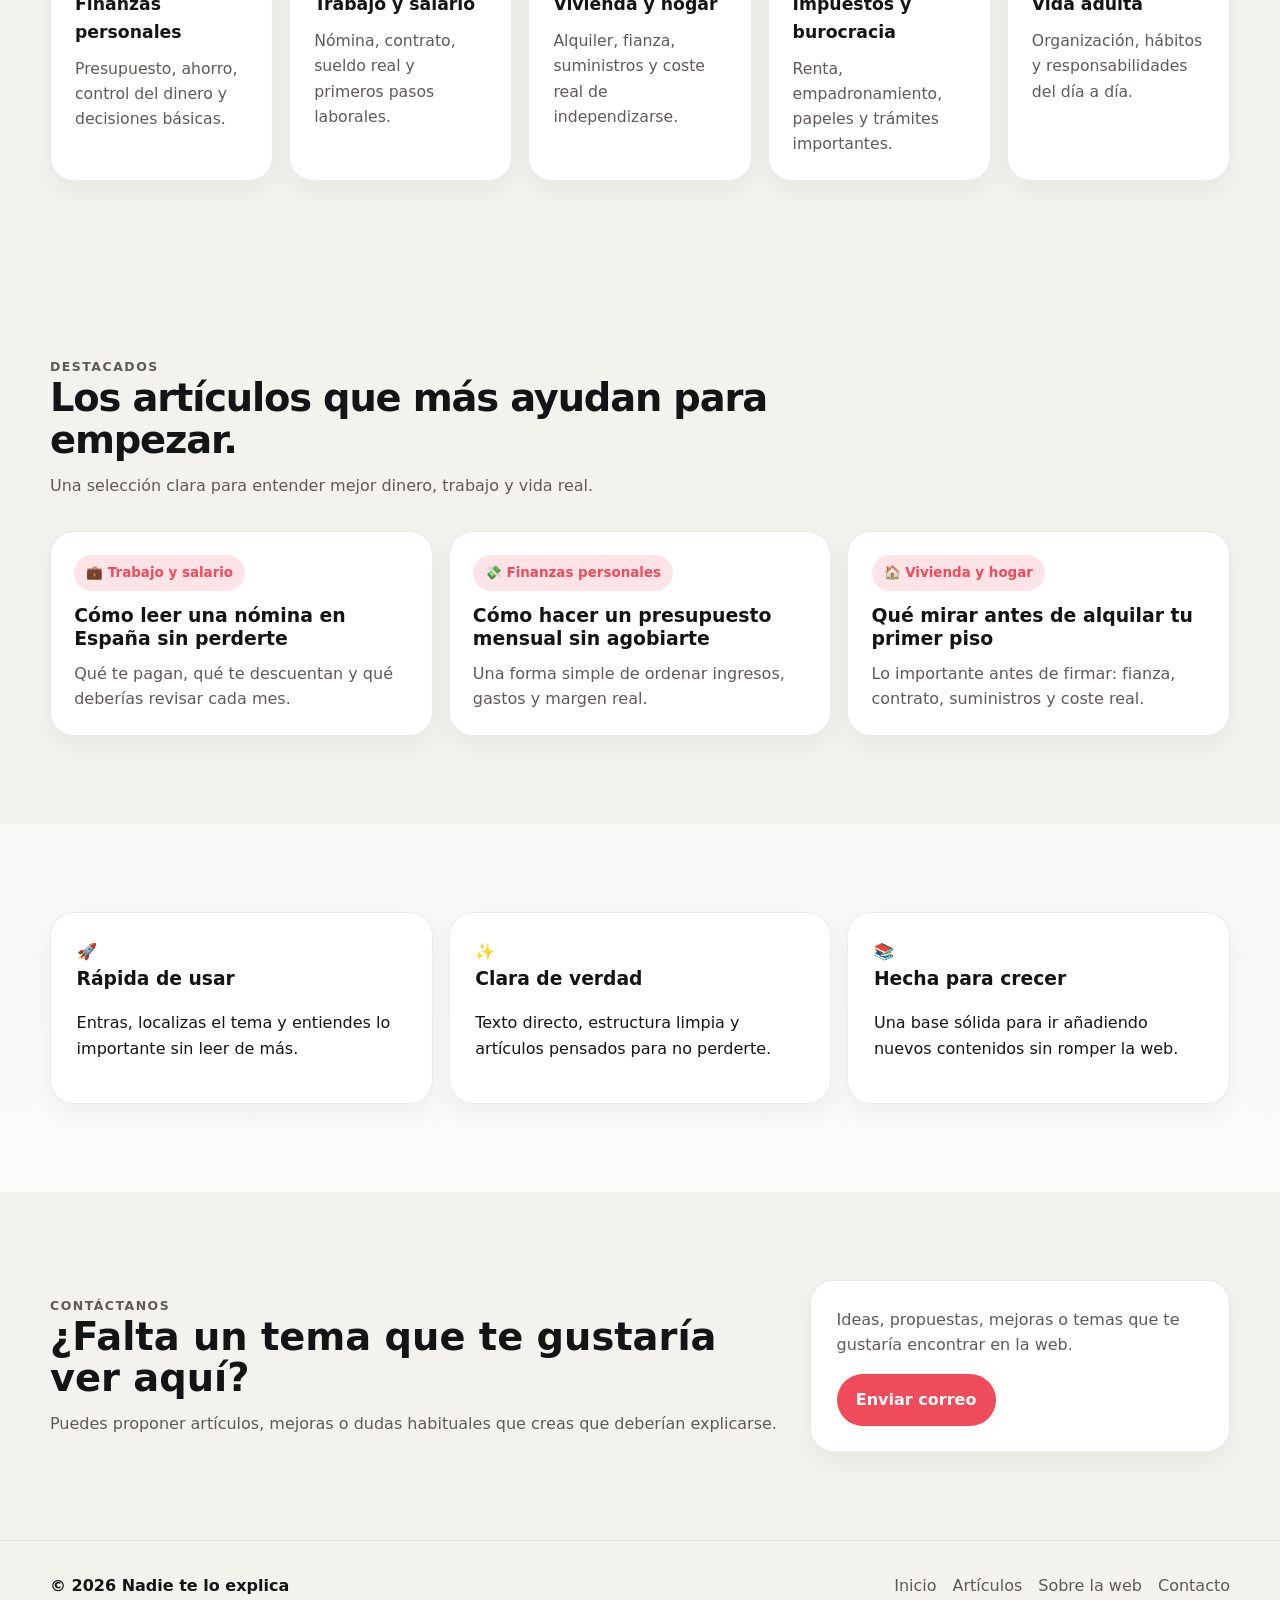
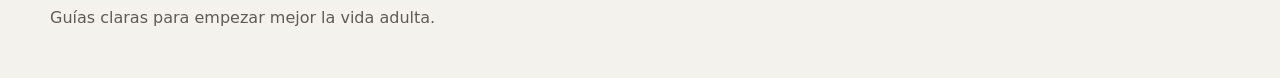
==== commit a46c0cec: "Update index.html" ====
--- a/index.html
+++ b/index.html
@@ -3,17 +3,20 @@
 <head>
   <meta charset="UTF-8" />
   <meta name="viewport" content="width=device-width, initial-scale=1.0" />
-  <title>Nadie te lo explica | Guías claras para la vida adulta</title>
+  <title>Nadie te lo explica | La web que te aclara la vida adulta</title>
   <meta
     name="description"
-    content="Guías claras sobre dinero, trabajo, vivienda, impuestos y vida adulta en España. Explicado fácil, útil y sin tecnicismos."
+    content="Guías claras sobre dinero, trabajo, alquiler, impuestos y vida adulta en España para jóvenes de 18 a 30 años."
   />
   <link rel="stylesheet" href="assets/css/main.css" />
 </head>
 <body>
-  <header class="site-header" id="top">
+  <header class="site-header">
     <div class="container header-inner">
-      <a href="index.html" class="brand">nadie te lo explica</a>
+      <a href="index.html" class="brand" aria-label="Ir al inicio">
+        <span class="brand-dot"></span>
+        <span>nadie te lo explica</span>
+      </a>
 
       <button class="nav-toggle" type="button" aria-label="Abrir menú" aria-expanded="false">
         <span></span>
@@ -34,79 +37,57 @@
     <section class="hero section">
       <div class="container hero-grid">
         <div class="hero-copy">
-          <p class="eyebrow">GUÍAS CLARAS PARA LA VIDA ADULTA</p>
-          <h1>Todo lo que nadie te explicó sobre dinero, trabajo, alquiler y vida real en España.</h1>
+          <p class="eyebrow">LA VIDA ADULTA, EXPLICADA FÁCIL</p>
+          <h1>Todo eso que <span>nadie te explica</span> sobre dinero, trabajo, alquiler y trámites.</h1>
           <p class="lead">
-            Una web pensada para jóvenes adultos que quieren entender lo importante sin humo,
-            sin tecnicismos y sin sentirse perdidos.
+            Una web pensada para gente joven que quiere entender lo importante sin humo, sin tecnicismos
+            y sin tener que aprenderlo tarde y mal.
           </p>
 
           <div class="hero-actions">
             <a href="articulos.html" class="btn btn-primary">Ver artículos</a>
             <a href="#temas" class="btn btn-secondary">Explorar temas</a>
           </div>
-        </div>
-
-        <aside class="hero-card" aria-label="Empieza aquí">
-          <p class="card-label">EMPIEZA AQUÍ</p>
-          <h2>La web que te explica lo que normalmente aprendes tarde.</h2>
-          <p>
-            Nómina, presupuesto, alquiler, renta, documentos importantes y decisiones básicas
-            para empezar la vida adulta con más claridad.
-          </p>
-
-          <div class="quick-links">
-            <a href="articulos/como-leer-una-nomina-espana.html">Cómo leer una nómina</a>
-            <a href="articulos.html?tema=finanzas-personales">Cómo hacer un presupuesto</a>
-            <a href="articulos.html?tema=vivienda-y-hogar">Primer alquiler en España</a>
+
+          <div class="hero-mini-points">
+            <span>⚡ Claro</span>
+            <span>📍 Útil</span>
+            <span>🧠 Sin vueltas</span>
+          </div>
+        </div>
+
+        <aside class="hero-panel">
+          <div class="hero-panel-badge">Empieza por aquí</div>
+          <h2>Lo básico que conviene entender cuanto antes</h2>
+          <p>
+            Nómina, presupuesto, alquiler, gastos reales, renta y documentos importantes.
+            Todo ordenado para que sepas por dónde empezar.
+          </p>
+
+          <div class="hero-links">
+            <a href="articulos/como-leer-una-nomina-espana.html">💼 Cómo leer una nómina</a>
+            <a href="articulos.html?tema=finanzas-personales">💸 Cómo hacer un presupuesto</a>
+            <a href="articulos.html?tema=vivienda-y-hogar">🏠 Qué mirar antes de alquilar</a>
           </div>
         </aside>
       </div>
     </section>
 
-    <section class="about-intro section section-soft">
-      <div class="container about-intro-grid">
+    <section id="sobre" class="intro-band section">
+      <div class="container intro-band-grid">
         <div>
           <p class="eyebrow">SOBRE LA WEB</p>
-          <h2>Una base clara para entender mejor esta etapa.</h2>
+          <h2>Una guía para entender lo que aparece cuando dejas de ser “solo estudiante” y empiezas a gestionar tu vida.</h2>
         </div>
         <div>
           <p>
-            Nadie te lo explica nace para reunir en un solo lugar todo eso que suele llegar
-            de golpe: sueldo, alquiler, gastos, burocracia, contratos y organización personal.
-          </p>
-          <p>
-            La idea es simple: entrar, entender rápido y salir con una visión mucho más clara
-            de lo que tienes delante.
-          </p>
-        </div>
-            <section id="sobre" class="about section section-soft">
-                <div class="container info-grid">
-                  <article class="info-card">
-                    <h3>Por qué existe</h3>
-                    <p>
-                      Porque muchas personas entran en la vida adulta sin una guía clara sobre lo básico:
-                      leer una nómina, calcular cuánto cuesta vivir solo o entender qué trámites importan.
-                    </p>
-                  </article>
-          
-                  <article class="info-card">
-                    <h3>Cómo está pensada</h3>
-                    <p>
-                      Para entrar por tema, encontrar un artículo concreto y entender rápido lo importante
-                      sin lenguaje innecesariamente técnico.
-                    </p>
-                  </article>
-          
-                  <article class="info-card">
-                    <h3>Qué busca</h3>
-                    <p>
-                      Dar contexto, orden y claridad a cosas que muchas veces se aprenden tarde, mal o
-                      a base de prueba y error.
-                    </p>
-                  </article>
-                </div>
-              </section>
+            Hay muchas cosas importantes que no suelen explicarse bien: cómo funciona una nómina,
+            cuánto cuesta vivir solo, qué significa firmar un contrato o qué papeles deberías tener controlados.
+          </p>
+          <p>
+            Esta web reúne todo eso en un formato claro, visual y fácil de navegar.
+          </p>
+        </div>
       </div>
     </section>
 
@@ -114,42 +95,41 @@
       <div class="container">
         <div class="section-heading">
           <p class="eyebrow">TEMAS</p>
-          <h2>Empieza por el bloque que más te interese.</h2>
-          <p>
-            Los contenidos están agrupados para que orientarte sea fácil y no tengas que buscar
-            a ciegas.
+          <h2>Empieza por el tema que más te toque ahora.</h2>
+          <p>
+            Cada bloque agrupa artículos relacionados para que no tengas que ir adivinando dónde está cada cosa.
           </p>
         </div>
 
         <div class="topics-grid">
           <a class="topic-card" href="articulos.html?tema=finanzas-personales">
-            <span class="topic-icon">€</span>
+            <div class="topic-icon">💸</div>
             <h3>Finanzas personales</h3>
-            <p>Presupuesto, ahorro, gastos, control del dinero y decisiones básicas.</p>
+            <p>Presupuesto, ahorro, control del dinero y decisiones básicas.</p>
           </a>
 
           <a class="topic-card" href="articulos.html?tema=trabajo-y-salario">
-            <span class="topic-icon">▣</span>
+            <div class="topic-icon">💼</div>
             <h3>Trabajo y salario</h3>
-            <p>Nómina, contrato, sueldo neto, salario real y primeros pasos laborales.</p>
+            <p>Nómina, contrato, sueldo real y primeros pasos laborales.</p>
           </a>
 
           <a class="topic-card" href="articulos.html?tema=vivienda-y-hogar">
-            <span class="topic-icon">⌂</span>
+            <div class="topic-icon">🏠</div>
             <h3>Vivienda y hogar</h3>
-            <p>Alquiler, fianza, suministros, costes reales y vida por tu cuenta.</p>
+            <p>Alquiler, fianza, suministros y coste real de independizarse.</p>
           </a>
 
           <a class="topic-card" href="articulos.html?tema=impuestos-y-burocracia">
-            <span class="topic-icon">✓</span>
+            <div class="topic-icon">🧾</div>
             <h3>Impuestos y burocracia</h3>
-            <p>Renta, Hacienda, empadronamiento y trámites explicados claro.</p>
+            <p>Renta, empadronamiento, papeles y trámites importantes.</p>
           </a>
 
           <a class="topic-card" href="articulos.html?tema=vida-adulta">
-            <span class="topic-icon">○</span>
+            <div class="topic-icon">🧠</div>
             <h3>Vida adulta</h3>
-            <p>Organización, hábitos, responsabilidades y situaciones que aparecen de golpe.</p>
+            <p>Organización, hábitos y responsabilidades del día a día.</p>
           </a>
         </div>
       </div>
@@ -158,36 +138,54 @@
     <section class="featured section">
       <div class="container">
         <div class="section-heading">
-          <p class="eyebrow">ARTÍCULOS DESTACADOS</p>
-          <h2>Empieza por estos contenidos.</h2>
-          <p>
-            Una selección de artículos base para entender mejor dinero, trabajo y primeros pasos.
+          <p class="eyebrow">DESTACADOS</p>
+          <h2>Los artículos que más ayudan para empezar.</h2>
+          <p>
+            Una selección clara para entender mejor dinero, trabajo y vida real.
           </p>
         </div>
 
         <div class="articles-grid">
           <a class="article-card" href="articulos/como-leer-una-nomina-espana.html">
-            <span class="article-topic">Trabajo y salario</span>
+            <span class="article-topic">💼 Trabajo y salario</span>
             <h3>Cómo leer una nómina en España sin perderte</h3>
             <p>Qué te pagan, qué te descuentan y qué deberías revisar cada mes.</p>
           </a>
 
           <a class="article-card" href="articulos.html?tema=finanzas-personales">
-            <span class="article-topic">Finanzas personales</span>
+            <span class="article-topic">💸 Finanzas personales</span>
             <h3>Cómo hacer un presupuesto mensual sin agobiarte</h3>
             <p>Una forma simple de ordenar ingresos, gastos y margen real.</p>
           </a>
 
           <a class="article-card" href="articulos.html?tema=vivienda-y-hogar">
-            <span class="article-topic">Vivienda y hogar</span>
+            <span class="article-topic">🏠 Vivienda y hogar</span>
             <h3>Qué mirar antes de alquilar tu primer piso</h3>
             <p>Lo importante antes de firmar: fianza, contrato, suministros y coste real.</p>
           </a>
         </div>
-
-        <div class="section-footer">
-          <a href="articulos.html" class="btn btn-secondary">Ver todos los artículos</a>
-        </div>
+      </div>
+    </section>
+
+    <section class="why section section-soft">
+      <div class="container info-grid">
+        <article class="info-card">
+          <div class="info-emoji">🚀</div>
+          <h3>Rápida de usar</h3>
+          <p>Entras, localizas el tema y entiendes lo importante sin leer de más.</p>
+        </article>
+
+        <article class="info-card">
+          <div class="info-emoji">✨</div>
+          <h3>Clara de verdad</h3>
+          <p>Texto directo, estructura limpia y artículos pensados para no perderte.</p>
+        </article>
+
+        <article class="info-card">
+          <div class="info-emoji">📚</div>
+          <h3>Hecha para crecer</h3>
+          <p>Una base sólida para ir añadiendo nuevos contenidos sin romper la web.</p>
+        </article>
       </div>
     </section>
 
@@ -195,18 +193,15 @@
       <div class="container contact-shell">
         <div class="contact-copy">
           <p class="eyebrow">CONTÁCTANOS</p>
-          <h2>¿Hay algún tema que te gustaría ver aquí?</h2>
-          <p>
-            Si echas en falta un artículo, quieres proponer una idea o enviarnos una mejora,
-            este espacio está para eso.
+          <h2>¿Falta un tema que te gustaría ver aquí?</h2>
+          <p>
+            Puedes proponer artículos, mejoras o dudas habituales que creas que deberían explicarse.
           </p>
         </div>
 
         <div class="contact-box">
-          <p>Propuestas, dudas, ideas de mejora o nuevos temas para la web.</p>
-          <a class="btn btn-primary" href="mailto:contacto@nadieteloexplica.com">
-            Enviar correo
-          </a>
+          <p>Ideas, propuestas, mejoras o temas que te gustaría encontrar en la web.</p>
+          <a class="btn btn-primary" href="mailto:contacto@nadieteloexplica.com">Enviar correo</a>
         </div>
       </div>
     </section>
@@ -216,7 +211,7 @@
     <div class="container footer-inner">
       <div>
         <strong>© 2026 Nadie te lo explica</strong>
-        <p>Guías claras para la vida adulta.</p>
+        <p>Guías claras para empezar mejor la vida adulta.</p>
       </div>
 
       <nav class="footer-nav" aria-label="Footer">
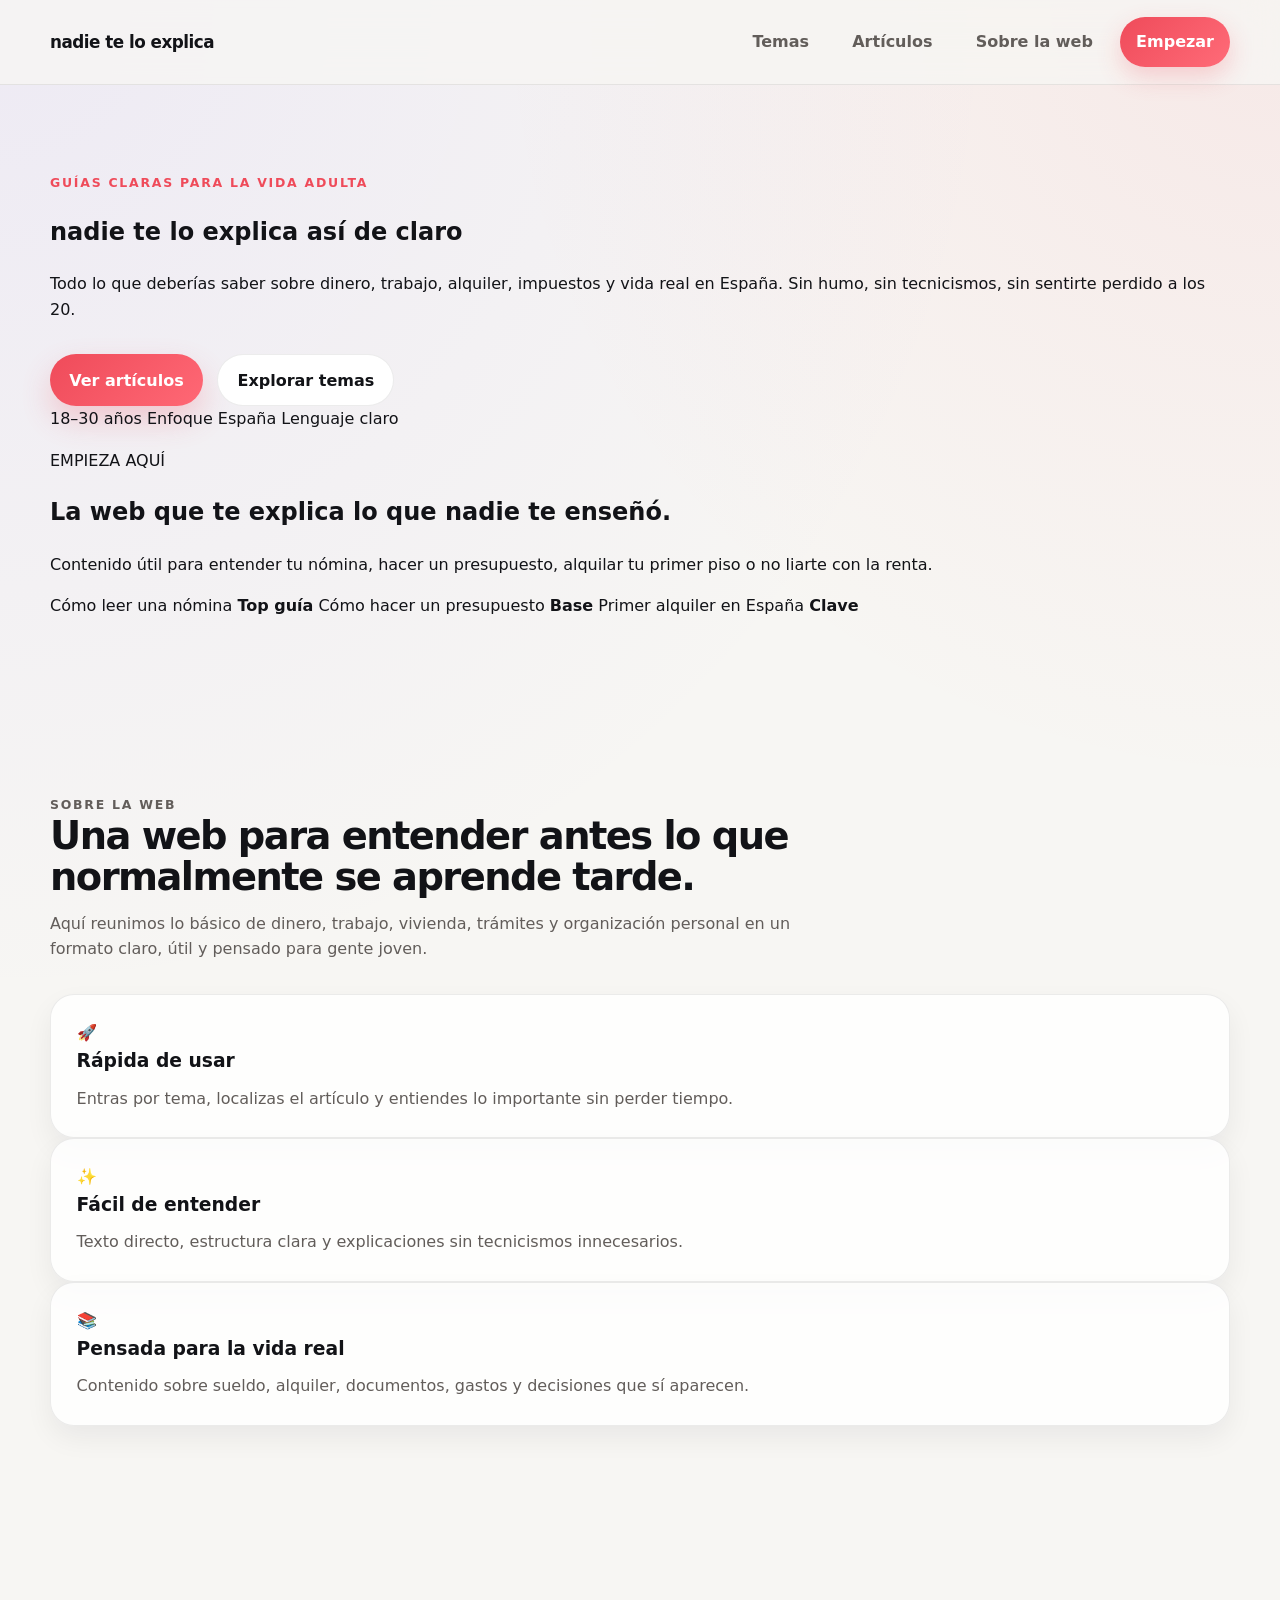
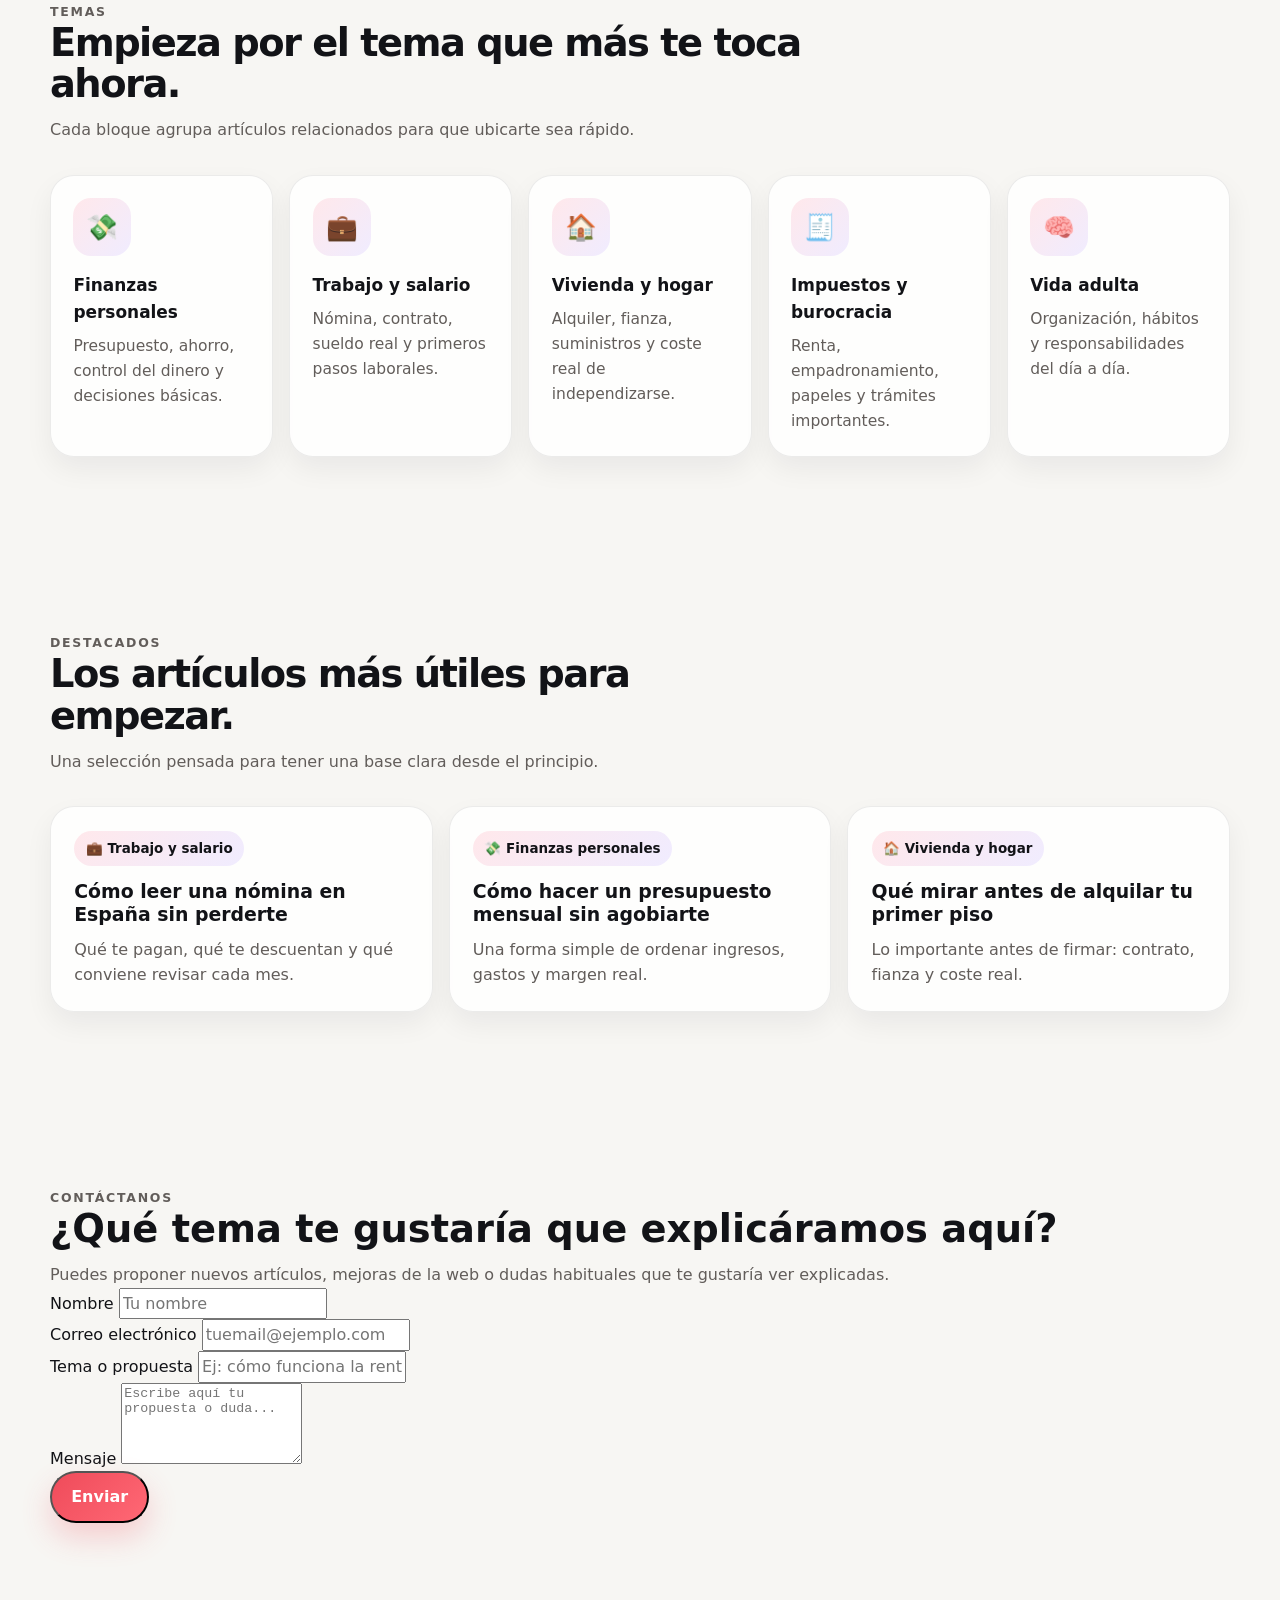
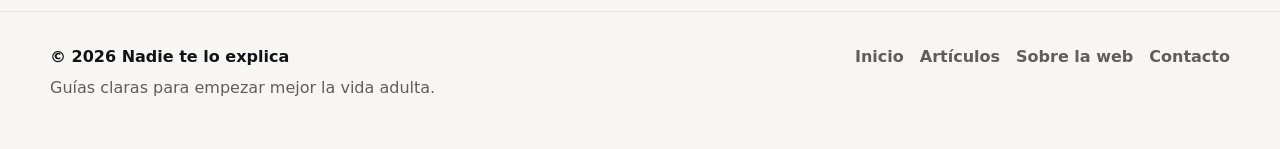
==== commit 120b1f76: "Update index.html" ====
--- a/index.html
+++ b/index.html
@@ -3,10 +3,10 @@
 <head>
   <meta charset="UTF-8" />
   <meta name="viewport" content="width=device-width, initial-scale=1.0" />
-  <title>Nadie te lo explica | La web que te aclara la vida adulta</title>
+  <title>Nadie te lo explica | Guías claras para la vida adulta</title>
   <meta
     name="description"
-    content="Guías claras sobre dinero, trabajo, alquiler, impuestos y vida adulta en España para jóvenes de 18 a 30 años."
+    content="Guías claras sobre dinero, trabajo, alquiler, impuestos y vida adulta en España."
   />
   <link rel="stylesheet" href="assets/css/main.css" />
 </head>
@@ -14,8 +14,7 @@
   <header class="site-header">
     <div class="container header-inner">
       <a href="index.html" class="brand" aria-label="Ir al inicio">
-        <span class="brand-dot"></span>
-        <span>nadie te lo explica</span>
+        <span class="brand-mark">nadie te lo <span>explica</span></span>
       </a>
 
       <button class="nav-toggle" type="button" aria-label="Abrir menú" aria-expanded="false">
@@ -28,20 +27,24 @@
         <a href="#temas">Temas</a>
         <a href="articulos.html">Artículos</a>
         <a href="#sobre">Sobre la web</a>
-        <a href="#contacto" class="nav-cta">Contáctanos</a>
+        <a href="#contacto" class="nav-cta">Empezar</a>
       </nav>
     </div>
   </header>
 
   <main>
     <section class="hero section">
-      <div class="container hero-grid">
-        <div class="hero-copy">
-          <p class="eyebrow">LA VIDA ADULTA, EXPLICADA FÁCIL</p>
-          <h1>Todo eso que <span>nadie te explica</span> sobre dinero, trabajo, alquiler y trámites.</h1>
-          <p class="lead">
-            Una web pensada para gente joven que quiere entender lo importante sin humo, sin tecnicismos
-            y sin tener que aprenderlo tarde y mal.
+      <div class="container hero-shell">
+        <div class="hero-main">
+          <p class="eyebrow">GUÍAS CLARAS PARA LA VIDA ADULTA</p>
+          <h1>
+            nadie te lo
+            <span>explica</span>
+            así de claro
+          </h1>
+          <p class="hero-text">
+            Todo lo que deberías saber sobre dinero, trabajo, alquiler, impuestos y vida real en España.
+            Sin humo, sin tecnicismos, sin sentirte perdido a los 20.
           </p>
 
           <div class="hero-actions">
@@ -49,44 +52,68 @@
             <a href="#temas" class="btn btn-secondary">Explorar temas</a>
           </div>
 
-          <div class="hero-mini-points">
-            <span>⚡ Claro</span>
-            <span>📍 Útil</span>
-            <span>🧠 Sin vueltas</span>
-          </div>
-        </div>
-
-        <aside class="hero-panel">
-          <div class="hero-panel-badge">Empieza por aquí</div>
-          <h2>Lo básico que conviene entender cuanto antes</h2>
-          <p>
-            Nómina, presupuesto, alquiler, gastos reales, renta y documentos importantes.
-            Todo ordenado para que sepas por dónde empezar.
-          </p>
-
-          <div class="hero-links">
-            <a href="articulos/como-leer-una-nomina-espana.html">💼 Cómo leer una nómina</a>
-            <a href="articulos.html?tema=finanzas-personales">💸 Cómo hacer un presupuesto</a>
-            <a href="articulos.html?tema=vivienda-y-hogar">🏠 Qué mirar antes de alquilar</a>
+          <div class="hero-pills" aria-label="Resumen rápido">
+            <span>18–30 años</span>
+            <span>Enfoque España</span>
+            <span>Lenguaje claro</span>
+          </div>
+        </div>
+
+        <aside class="hero-side">
+          <p class="hero-side-label">EMPIEZA AQUÍ</p>
+          <h2>La web que te explica lo que nadie te enseñó.</h2>
+          <p>
+            Contenido útil para entender tu nómina, hacer un presupuesto, alquilar tu primer piso
+            o no liarte con la renta.
+          </p>
+
+          <div class="hero-side-links">
+            <a href="articulos/como-leer-una-nomina-espana.html">
+              <span>Cómo leer una nómina</span>
+              <strong>Top guía</strong>
+            </a>
+            <a href="articulos.html?tema=finanzas-personales">
+              <span>Cómo hacer un presupuesto</span>
+              <strong>Base</strong>
+            </a>
+            <a href="articulos.html?tema=vivienda-y-hogar">
+              <span>Primer alquiler en España</span>
+              <strong>Clave</strong>
+            </a>
           </div>
         </aside>
       </div>
     </section>
 
-    <section id="sobre" class="intro-band section">
-      <div class="container intro-band-grid">
-        <div>
+    <section id="sobre" class="about-merged section">
+      <div class="container">
+        <div class="section-heading section-heading-wide">
           <p class="eyebrow">SOBRE LA WEB</p>
-          <h2>Una guía para entender lo que aparece cuando dejas de ser “solo estudiante” y empiezas a gestionar tu vida.</h2>
-        </div>
-        <div>
-          <p>
-            Hay muchas cosas importantes que no suelen explicarse bien: cómo funciona una nómina,
-            cuánto cuesta vivir solo, qué significa firmar un contrato o qué papeles deberías tener controlados.
-          </p>
-          <p>
-            Esta web reúne todo eso en un formato claro, visual y fácil de navegar.
-          </p>
+          <h2>Una web para entender antes lo que normalmente se aprende tarde.</h2>
+          <p>
+            Aquí reunimos lo básico de dinero, trabajo, vivienda, trámites y organización personal
+            en un formato claro, útil y pensado para gente joven.
+          </p>
+        </div>
+
+        <div class="about-merged-grid">
+          <article class="info-card">
+            <div class="info-icon">🚀</div>
+            <h3>Rápida de usar</h3>
+            <p>Entras por tema, localizas el artículo y entiendes lo importante sin perder tiempo.</p>
+          </article>
+
+          <article class="info-card">
+            <div class="info-icon">✨</div>
+            <h3>Fácil de entender</h3>
+            <p>Texto directo, estructura clara y explicaciones sin tecnicismos innecesarios.</p>
+          </article>
+
+          <article class="info-card">
+            <div class="info-icon">📚</div>
+            <h3>Pensada para la vida real</h3>
+            <p>Contenido sobre sueldo, alquiler, documentos, gastos y decisiones que sí aparecen.</p>
+          </article>
         </div>
       </div>
     </section>
@@ -95,9 +122,9 @@
       <div class="container">
         <div class="section-heading">
           <p class="eyebrow">TEMAS</p>
-          <h2>Empieza por el tema que más te toque ahora.</h2>
-          <p>
-            Cada bloque agrupa artículos relacionados para que no tengas que ir adivinando dónde está cada cosa.
+          <h2>Empieza por el tema que más te toca ahora.</h2>
+          <p>
+            Cada bloque agrupa artículos relacionados para que ubicarte sea rápido.
           </p>
         </div>
 
@@ -139,9 +166,9 @@
       <div class="container">
         <div class="section-heading">
           <p class="eyebrow">DESTACADOS</p>
-          <h2>Los artículos que más ayudan para empezar.</h2>
-          <p>
-            Una selección clara para entender mejor dinero, trabajo y vida real.
+          <h2>Los artículos más útiles para empezar.</h2>
+          <p>
+            Una selección pensada para tener una base clara desde el principio.
           </p>
         </div>
 
@@ -149,7 +176,7 @@
           <a class="article-card" href="articulos/como-leer-una-nomina-espana.html">
             <span class="article-topic">💼 Trabajo y salario</span>
             <h3>Cómo leer una nómina en España sin perderte</h3>
-            <p>Qué te pagan, qué te descuentan y qué deberías revisar cada mes.</p>
+            <p>Qué te pagan, qué te descuentan y qué conviene revisar cada mes.</p>
           </a>
 
           <a class="article-card" href="articulos.html?tema=finanzas-personales">
@@ -161,48 +188,45 @@
           <a class="article-card" href="articulos.html?tema=vivienda-y-hogar">
             <span class="article-topic">🏠 Vivienda y hogar</span>
             <h3>Qué mirar antes de alquilar tu primer piso</h3>
-            <p>Lo importante antes de firmar: fianza, contrato, suministros y coste real.</p>
-          </a>
-        </div>
-      </div>
-    </section>
-
-    <section class="why section section-soft">
-      <div class="container info-grid">
-        <article class="info-card">
-          <div class="info-emoji">🚀</div>
-          <h3>Rápida de usar</h3>
-          <p>Entras, localizas el tema y entiendes lo importante sin leer de más.</p>
-        </article>
-
-        <article class="info-card">
-          <div class="info-emoji">✨</div>
-          <h3>Clara de verdad</h3>
-          <p>Texto directo, estructura limpia y artículos pensados para no perderte.</p>
-        </article>
-
-        <article class="info-card">
-          <div class="info-emoji">📚</div>
-          <h3>Hecha para crecer</h3>
-          <p>Una base sólida para ir añadiendo nuevos contenidos sin romper la web.</p>
-        </article>
+            <p>Lo importante antes de firmar: contrato, fianza y coste real.</p>
+          </a>
+        </div>
       </div>
     </section>
 
     <section id="contacto" class="contact section">
-      <div class="container contact-shell">
+      <div class="container contact-layout">
         <div class="contact-copy">
           <p class="eyebrow">CONTÁCTANOS</p>
-          <h2>¿Falta un tema que te gustaría ver aquí?</h2>
-          <p>
-            Puedes proponer artículos, mejoras o dudas habituales que creas que deberían explicarse.
-          </p>
-        </div>
-
-        <div class="contact-box">
-          <p>Ideas, propuestas, mejoras o temas que te gustaría encontrar en la web.</p>
-          <a class="btn btn-primary" href="mailto:contacto@nadieteloexplica.com">Enviar correo</a>
-        </div>
+          <h2>¿Qué tema te gustaría que explicáramos aquí?</h2>
+          <p>
+            Puedes proponer nuevos artículos, mejoras de la web o dudas habituales que te gustaría ver explicadas.
+          </p>
+        </div>
+
+        <form class="contact-form" action="#" method="post">
+          <div class="form-row">
+            <label for="nombre">Nombre</label>
+            <input id="nombre" name="nombre" type="text" placeholder="Tu nombre" />
+          </div>
+
+          <div class="form-row">
+            <label for="email">Correo electrónico</label>
+            <input id="email" name="email" type="email" placeholder="tuemail@ejemplo.com" />
+          </div>
+
+          <div class="form-row">
+            <label for="tema">Tema o propuesta</label>
+            <input id="tema" name="tema" type="text" placeholder="Ej: cómo funciona la renta" />
+          </div>
+
+          <div class="form-row">
+            <label for="mensaje">Mensaje</label>
+            <textarea id="mensaje" name="mensaje" rows="5" placeholder="Escribe aquí tu propuesta o duda..."></textarea>
+          </div>
+
+          <button type="submit" class="btn btn-primary btn-full">Enviar</button>
+        </form>
       </div>
     </section>
   </main>
--- a/assets/css/main.css
+++ b/assets/css/main.css
@@ -1,25 +1,29 @@
 :root {
-  --bg: #f4f2ed;
-  --surface: #fcfbf8;
-  --surface-2: #ffffff;
-  --text: #131416;
-  --muted: #5f5a57;
-  --border: rgba(19, 20, 22, 0.08);
+  --bg: #f7f6f3;
+  --surface: #ffffff;
+  --surface-2: #fcfbf8;
+  --text: #121317;
+  --muted: #625d5a;
+  --border: rgba(18, 19, 23, 0.08);
 
   --primary: #ef4b5a;
-  --primary-dark: #d93b4a;
-  --primary-soft: #ffe4e7;
-
-  --dark: #121723;
-  --shadow: 0 18px 50px rgba(0, 0, 0, 0.08);
-  --shadow-soft: 0 10px 28px rgba(0, 0, 0, 0.05);
+  --primary-dark: #db3949;
+  --primary-soft: #ffe8eb;
+
+  --accent: #7c5cff;
+  --accent-soft: #f0ecff;
+
+  --dark: #111827;
+  --shadow: 0 22px 60px rgba(14, 18, 30, 0.10);
+  --shadow-soft: 0 12px 28px rgba(14, 18, 30, 0.06);
 
   --radius-xl: 32px;
   --radius-lg: 24px;
   --radius-md: 18px;
-  --radius-sm: 12px;
+  --radius-sm: 14px;
 
   --container: 1180px;
+  --header-height: 84px;
   --transition: 180ms ease;
 }
 
@@ -36,7 +40,10 @@
 body {
   margin: 0;
   font-family: Inter, system-ui, -apple-system, BlinkMacSystemFont, "Segoe UI", sans-serif;
-  background: var(--bg);
+  background:
+    radial-gradient(circle at top left, rgba(124, 92, 255, 0.08), transparent 28%),
+    radial-gradient(circle at top right, rgba(239, 75, 90, 0.08), transparent 22%),
+    var(--bg);
   color: var(--text);
   line-height: 1.6;
 }
@@ -66,21 +73,7 @@
 }
 
 .section-soft {
-  background: linear-gradient(180deg, rgba(255,255,255,0.5), rgba(255,255,255,0.7));
-}
-
-.eyebrow {
-  margin: 0 0 0.9rem;
-  color: var(--primary);
-  font-size: 0.78rem;
-  font-weight: 800;
-  letter-spacing: 0.12em;
-  text-transform: uppercase;
-}
-
-.lead {
-  font-size: 1.1rem;
-  color: var(--muted);
+  background: linear-gradient(180deg, rgba(255,255,255,0.45), rgba(255,255,255,0.7));
 }
 
 .sr-only {
@@ -92,56 +85,84 @@
   white-space: nowrap;
 }
 
+.eyebrow {
+  margin: 0 0 0.9rem;
+  color: var(--primary);
+  font-size: 0.78rem;
+  font-weight: 800;
+  letter-spacing: 0.14em;
+  text-transform: uppercase;
+}
+
+.lead {
+  color: var(--muted);
+  font-size: 1.08rem;
+}
+
 /* Header */
 .site-header {
   position: sticky;
   top: 0;
-  z-index: 100;
-  backdrop-filter: blur(14px);
-  background: rgba(244, 242, 237, 0.82);
+  z-index: 1000;
+  min-height: var(--header-height);
+  backdrop-filter: blur(16px);
+  background: rgba(247, 246, 243, 0.80);
   border-bottom: 1px solid var(--border);
 }
 
 .header-inner {
+  min-height: var(--header-height);
   display: flex;
   align-items: center;
   justify-content: space-between;
-  min-height: 78px;
   gap: 1rem;
 }
 
 .brand {
+  display: inline-flex;
+  align-items: center;
+  gap: 0.7rem;
   font-weight: 900;
-  letter-spacing: -0.02em;
+  letter-spacing: -0.03em;
   font-size: 1.05rem;
 }
 
+.brand-dot {
+  width: 12px;
+  height: 12px;
+  border-radius: 999px;
+  background: linear-gradient(135deg, var(--primary), var(--accent));
+  box-shadow: 0 0 0 6px rgba(239, 75, 90, 0.10);
+}
+
 .site-nav {
   display: flex;
   align-items: center;
-  gap: 0.75rem;
+  gap: 0.7rem;
 }
 
 .site-nav a {
-  padding: 0.7rem 1rem;
+  padding: 0.75rem 1rem;
   border-radius: 999px;
   color: var(--muted);
-  transition: background var(--transition), color var(--transition);
+  font-weight: 600;
+  transition: all var(--transition);
 }
 
 .site-nav a:hover,
 .site-nav a.is-active {
-  background: rgba(19, 20, 22, 0.05);
+  background: rgba(18, 19, 23, 0.05);
   color: var(--text);
 }
 
 .nav-cta {
-  background: var(--primary);
+  background: linear-gradient(135deg, var(--primary), #ff6b78);
   color: #fff !important;
+  box-shadow: 0 10px 24px rgba(239, 75, 90, 0.24);
 }
 
 .nav-cta:hover {
-  background: var(--primary-dark) !important;
+  transform: translateY(-1px);
 }
 
 .nav-toggle {
@@ -149,8 +170,8 @@
   width: 48px;
   height: 48px;
   border: 1px solid var(--border);
-  border-radius: 14px;
-  background: var(--surface-2);
+  border-radius: 16px;
+  background: var(--surface);
   align-items: center;
   justify-content: center;
   flex-direction: column;
@@ -174,25 +195,22 @@
   min-height: 52px;
   padding: 0 1.2rem;
   border-radius: 999px;
-  font-weight: 700;
-  transition: transform var(--transition), background var(--transition), border-color var(--transition);
+  font-weight: 800;
+  transition: transform var(--transition), box-shadow var(--transition), background var(--transition);
 }
 
 .btn:hover {
-  transform: translateY(-1px);
+  transform: translateY(-2px);
 }
 
 .btn-primary {
-  background: var(--primary);
+  background: linear-gradient(135deg, var(--primary), #ff6875);
   color: #fff;
-}
-
-.btn-primary:hover {
-  background: var(--primary-dark);
+  box-shadow: 0 14px 30px rgba(239, 75, 90, 0.24);
 }
 
 .btn-secondary {
-  background: var(--surface-2);
+  background: var(--surface);
   border: 1px solid var(--border);
   color: var(--text);
 }
@@ -201,7 +219,7 @@
   background: none;
   border: 0;
   color: var(--primary);
-  font-weight: 700;
+  font-weight: 800;
   cursor: pointer;
   padding: 0;
 }
@@ -210,20 +228,24 @@
 .hero-grid {
   display: grid;
   grid-template-columns: 1.2fr 0.8fr;
-  gap: 2rem;
+  gap: 1.4rem;
   align-items: center;
 }
 
 .hero-copy h1 {
-  margin: 0 0 1.2rem;
-  font-size: clamp(2.2rem, 4vw, 4.4rem);
-  line-height: 1.04;
-  letter-spacing: -0.04em;
+  margin: 0 0 1rem;
+  font-size: clamp(2.4rem, 4vw, 4.7rem);
+  line-height: 1.02;
+  letter-spacing: -0.05em;
   max-width: 12ch;
 }
 
+.hero-copy h1 span {
+  color: var(--primary);
+}
+
 .hero-copy p {
-  max-width: 60ch;
+  max-width: 62ch;
 }
 
 .hero-actions {
@@ -233,90 +255,124 @@
   margin-top: 2rem;
 }
 
-.hero-tags {
+.hero-mini-points {
   display: flex;
   flex-wrap: wrap;
   gap: 0.75rem;
-  list-style: none;
-  padding: 0;
-  margin: 1.5rem 0 0;
-}
-
-.hero-tags li {
+  margin-top: 1.4rem;
+}
+
+.hero-mini-points span {
+  background: var(--surface);
+  border: 1px solid var(--border);
+  border-radius: 999px;
+  padding: 0.62rem 0.9rem;
+  font-weight: 700;
+  color: var(--muted);
+}
+
+.hero-panel,
+.topic-card,
+.article-card,
+.info-card,
+.contact-box,
+.sidebar-block,
+.empty-state {
+  background: rgba(255,255,255,0.82);
+  border: 1px solid rgba(18, 19, 23, 0.08);
+  border-radius: var(--radius-lg);
+  box-shadow: var(--shadow-soft);
+}
+
+.hero-panel {
+  padding: 2rem;
+  position: relative;
+  overflow: hidden;
+}
+
+.hero-panel::before {
+  content: "";
+  position: absolute;
+  inset: auto -50px -60px auto;
+  width: 180px;
+  height: 180px;
+  background: radial-gradient(circle, rgba(124, 92, 255, 0.16), transparent 70%);
+  pointer-events: none;
+}
+
+.hero-panel-badge {
+  display: inline-block;
+  margin-bottom: 0.9rem;
+  background: var(--accent-soft);
+  color: var(--accent);
+  padding: 0.45rem 0.75rem;
+  border-radius: 999px;
+  font-size: 0.82rem;
+  font-weight: 800;
+}
+
+.hero-panel h2 {
+  margin: 0 0 0.9rem;
+  font-size: 1.65rem;
+  line-height: 1.12;
+}
+
+.hero-panel p {
+  color: var(--muted);
+}
+
+.hero-links {
+  display: grid;
+  gap: 0.8rem;
+  margin-top: 1.4rem;
+}
+
+.hero-links a {
   background: var(--surface-2);
   border: 1px solid var(--border);
-  border-radius: 999px;
-  padding: 0.6rem 0.95rem;
-  font-weight: 600;
-  color: var(--muted);
-}
-
-.hero-card,
-.contact-box,
-.sidebar-block,
-.info-card,
-.topic-card,
-.article-card,
-.empty-state {
-  background: var(--surface-2);
-  border: 1px solid var(--border);
-  border-radius: var(--radius-lg);
-  box-shadow: var(--shadow-soft);
-}
-
-.hero-card {
-  padding: 2rem;
-}
-
-.card-label {
-  margin: 0 0 0.7rem;
-  color: var(--primary);
-  font-weight: 800;
-  font-size: 0.8rem;
-  letter-spacing: 0.12em;
-  text-transform: uppercase;
-}
-
-.hero-card h2 {
-  margin: 0 0 1rem;
-  font-size: 1.6rem;
-  line-height: 1.15;
-}
-
-.hero-card p {
-  color: var(--muted);
-}
-
-.quick-links {
-  display: grid;
-  gap: 0.85rem;
-  margin-top: 1.4rem;
-}
-
-.quick-links a {
-  padding: 1rem 1.1rem;
-  border-radius: var(--radius-md);
-  background: var(--bg);
+  padding: 0.95rem 1rem;
+  border-radius: 16px;
   font-weight: 700;
-  transition: background var(--transition), transform var(--transition);
-}
-
-.quick-links a:hover {
-  background: var(--primary-soft);
-  transform: translateY(-1px);
-}
-
-/* Shared heading */
+  transition: all var(--transition);
+}
+
+.hero-links a:hover {
+  transform: translateY(-2px);
+  background: #fff;
+  border-color: rgba(239, 75, 90, 0.20);
+}
+
+/* Intro band */
+.intro-band-grid {
+  display: grid;
+  grid-template-columns: 1fr 1fr;
+  gap: 1.6rem;
+  align-items: start;
+}
+
+.intro-band h2 {
+  margin: 0;
+  font-size: clamp(1.9rem, 3vw, 3rem);
+  line-height: 1.08;
+  letter-spacing: -0.03em;
+}
+
+.intro-band p {
+  color: var(--muted);
+  margin-top: 0;
+}
+
+/* Section heading */
 .section-heading {
-  max-width: 720px;
+  max-width: 760px;
   margin-bottom: 2rem;
 }
 
 .section-heading h2 {
   margin: 0 0 0.8rem;
-  font-size: clamp(1.8rem, 3vw, 3rem);
+  font-size: clamp(1.9rem, 3vw, 3.1rem);
   line-height: 1.08;
-  letter-spacing: -0.03em;
+  letter-spacing: -0.04em;
 }
 
 .section-heading p {
@@ -324,26 +380,6 @@
   color: var(--muted);
 }
 
-/* About intro */
-.about-intro-grid {
-  display: grid;
-  grid-template-columns: 0.9fr 1.1fr;
-  gap: 2rem;
-  align-items: start;
-}
-
-.about-intro-grid h2 {
-  margin: 0;
-  font-size: clamp(1.8rem, 3vw, 3rem);
-  line-height: 1.08;
-  letter-spacing: -0.03em;
-}
-
-.about-intro-grid p {
-  margin-top: 0;
-  color: var(--muted);
-}
-
 /* Topics */
 .topics-grid {
   display: grid;
@@ -353,40 +389,39 @@
 
 .topic-card {
   display: block;
-  padding: 1.5rem;
-  transition: transform var(--transition), border-color var(--transition), box-shadow var(--transition);
+  padding: 1.4rem;
+  transition: transform var(--transition), box-shadow var(--transition), border-color var(--transition);
 }
 
 .topic-card:hover {
-  transform: translateY(-3px);
-  border-color: rgba(239, 75, 90, 0.22);
+  transform: translateY(-4px);
   box-shadow: var(--shadow);
+  border-color: rgba(239, 75, 90, 0.18);
 }
 
 .topic-icon {
-  display: inline-grid;
+  width: 58px;
+  height: 58px;
+  display: grid;
   place-items: center;
-  width: 48px;
-  height: 48px;
+  border-radius: 18px;
   margin-bottom: 1rem;
-  background: var(--primary-soft);
-  color: var(--primary);
-  border-radius: 14px;
-  font-weight: 900;
+  font-size: 1.6rem;
+  background: linear-gradient(135deg, var(--primary-soft), var(--accent-soft));
 }
 
 .topic-card h3 {
-  margin: 0 0 0.6rem;
-  font-size: 1.08rem;
+  margin: 0 0 0.5rem;
+  font-size: 1.06rem;
 }
 
 .topic-card p {
   margin: 0;
   color: var(--muted);
-  font-size: 0.98rem;
-}
-
-/* Articles cards */
+  font-size: 0.97rem;
+}
+
+/* Cards */
 .articles-grid {
   display: grid;
   grid-template-columns: repeat(3, 1fr);
@@ -400,17 +435,17 @@
 }
 
 .article-card:hover {
-  transform: translateY(-3px);
+  transform: translateY(-4px);
   box-shadow: var(--shadow);
-  border-color: rgba(239, 75, 90, 0.2);
+  border-color: rgba(124, 92, 255, 0.18);
 }
 
 .article-topic {
   display: inline-block;
   margin-bottom: 0.85rem;
-  padding: 0.45rem 0.75rem;
-  background: var(--primary-soft);
-  color: var(--primary);
+  padding: 0.45rem 0.72rem;
+  background: linear-gradient(135deg, var(--primary-soft), var(--accent-soft));
+  color: var(--text);
   border-radius: 999px;
   font-size: 0.84rem;
   font-weight: 800;
@@ -427,11 +462,7 @@
   color: var(--muted);
 }
 
-.section-footer {
-  margin-top: 1.6rem;
-}
-
-/* Info grid */
+/* Info */
 .info-grid {
   display: grid;
   grid-template-columns: repeat(3, 1fr);
@@ -442,22 +473,31 @@
   padding: 1.6rem;
 }
 
+.info-emoji {
+  font-size: 1.6rem;
+  margin-bottom: 0.7rem;
+}
+
 .info-card h3 {
-  margin-top: 0;
-  margin-bottom: 0.7rem;
+  margin: 0 0 0.6rem;
+}
+
+.info-card p {
+  margin: 0;
+  color: var(--muted);
 }
 
 /* Contact */
 .contact-shell {
   display: grid;
-  grid-template-columns: 1fr 420px;
+  grid-template-columns: 1fr 390px;
   gap: 1.2rem;
   align-items: center;
 }
 
 .contact-copy h2 {
   margin: 0 0 0.8rem;
-  font-size: clamp(1.8rem, 3vw, 3rem);
+  font-size: clamp(1.9rem, 3vw, 3rem);
   line-height: 1.08;
 }
 
@@ -501,26 +541,27 @@
 
 .footer-nav a {
   color: var(--muted);
-}
-
-/* Listing page */
+  font-weight: 600;
+}
+
+/* Listing */
 .listing-layout {
   display: grid;
-  grid-template-columns: 360px 1fr;
-  gap: 1.4rem;
+  grid-template-columns: 340px 1fr;
+  gap: 1.3rem;
   align-items: start;
 }
 
 .listing-sidebar {
   position: sticky;
-  top: 100px;
+  top: calc(var(--header-height) + 16px);
 }
 
 .listing-sidebar h1 {
   margin: 0 0 1rem;
-  font-size: clamp(2rem, 3vw, 3.2rem);
-  line-height: 1.05;
-  letter-spacing: -0.035em;
+  font-size: clamp(2rem, 3vw, 3.1rem);
+  line-height: 1.04;
+  letter-spacing: -0.04em;
 }
 
 .listing-sidebar p {
@@ -528,8 +569,8 @@
 }
 
 .sidebar-block {
-  margin-top: 1.4rem;
-  padding: 1.25rem;
+  margin-top: 1.2rem;
+  padding: 1.2rem;
 }
 
 .sidebar-block h2 {
@@ -546,18 +587,18 @@
 
 .filter-chip {
   border: 1px solid var(--border);
-  background: var(--bg);
+  background: var(--surface-2);
   color: var(--text);
   border-radius: 999px;
-  padding: 0.72rem 0.95rem;
+  padding: 0.7rem 0.95rem;
   cursor: pointer;
-  font-weight: 700;
+  font-weight: 800;
   transition: all var(--transition);
 }
 
 .filter-chip:hover,
 .filter-chip.is-active {
-  background: var(--primary);
+  background: linear-gradient(135deg, var(--primary), #ff6471);
   color: #fff;
   border-color: var(--primary);
 }
@@ -567,7 +608,7 @@
   align-items: center;
   justify-content: space-between;
   gap: 1rem;
-  background: var(--surface-2);
+  background: rgba(255,255,255,0.82);
   border: 1px solid var(--border);
   border-radius: var(--radius-lg);
   box-shadow: var(--shadow-soft);
@@ -581,22 +622,23 @@
 
 .search-box input {
   width: 100%;
-  min-height: 56px;
+  min-height: 58px;
   border: 1px solid var(--border);
-  background: var(--bg);
-  border-radius: 16px;
+  background: var(--surface-2);
+  border-radius: 18px;
   padding: 0 1rem;
   outline: none;
 }
 
 .search-box input:focus {
-  border-color: rgba(239, 75, 90, 0.5);
-  box-shadow: 0 0 0 4px rgba(239, 75, 90, 0.12);
+  border-color: rgba(124, 92, 255, 0.40);
+  box-shadow: 0 0 0 4px rgba(124, 92, 255, 0.10);
 }
 
 .results-meta {
   white-space: nowrap;
   color: var(--muted);
+  font-weight: 700;
 }
 
 .active-filter-row {
@@ -608,7 +650,7 @@
 }
 
 .active-filter-label {
-  font-weight: 600;
+  font-weight: 700;
 }
 
 #currentFilterText {
@@ -634,18 +676,18 @@
 
 /* Responsive */
 @media (max-width: 1080px) {
+  .hero-grid,
+  .intro-band-grid,
+  .contact-shell,
+  .listing-layout {
+    grid-template-columns: 1fr;
+  }
+
   .topics-grid,
   .articles-grid,
   .info-grid,
   .listing-grid {
     grid-template-columns: repeat(2, 1fr);
-  }
-
-  .hero-grid,
-  .about-intro-grid,
-  .contact-shell,
-  .listing-layout {
-    grid-template-columns: 1fr;
   }
 
   .listing-sidebar {
@@ -666,7 +708,7 @@
     display: none;
     flex-direction: column;
     align-items: stretch;
-    background: var(--surface-2);
+    background: var(--surface);
     border: 1px solid var(--border);
     border-radius: 20px;
     padding: 0.7rem;
